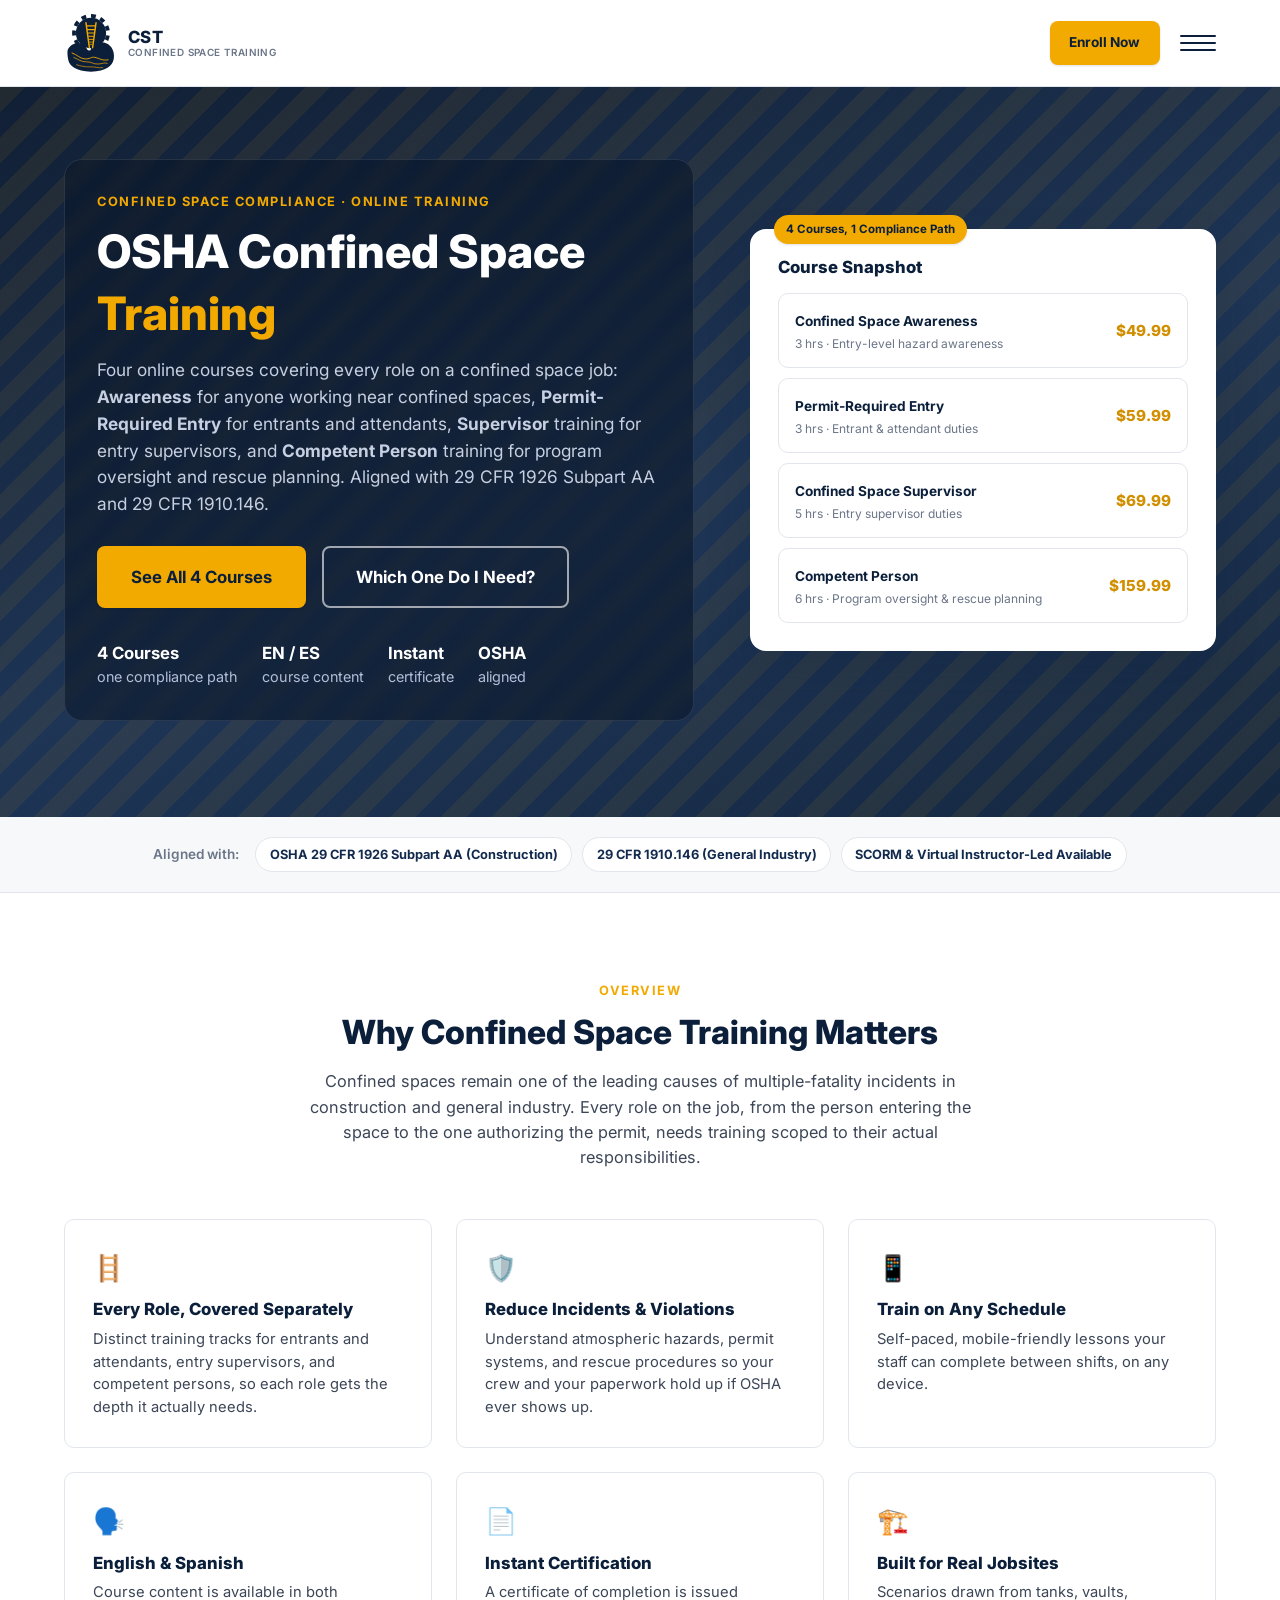
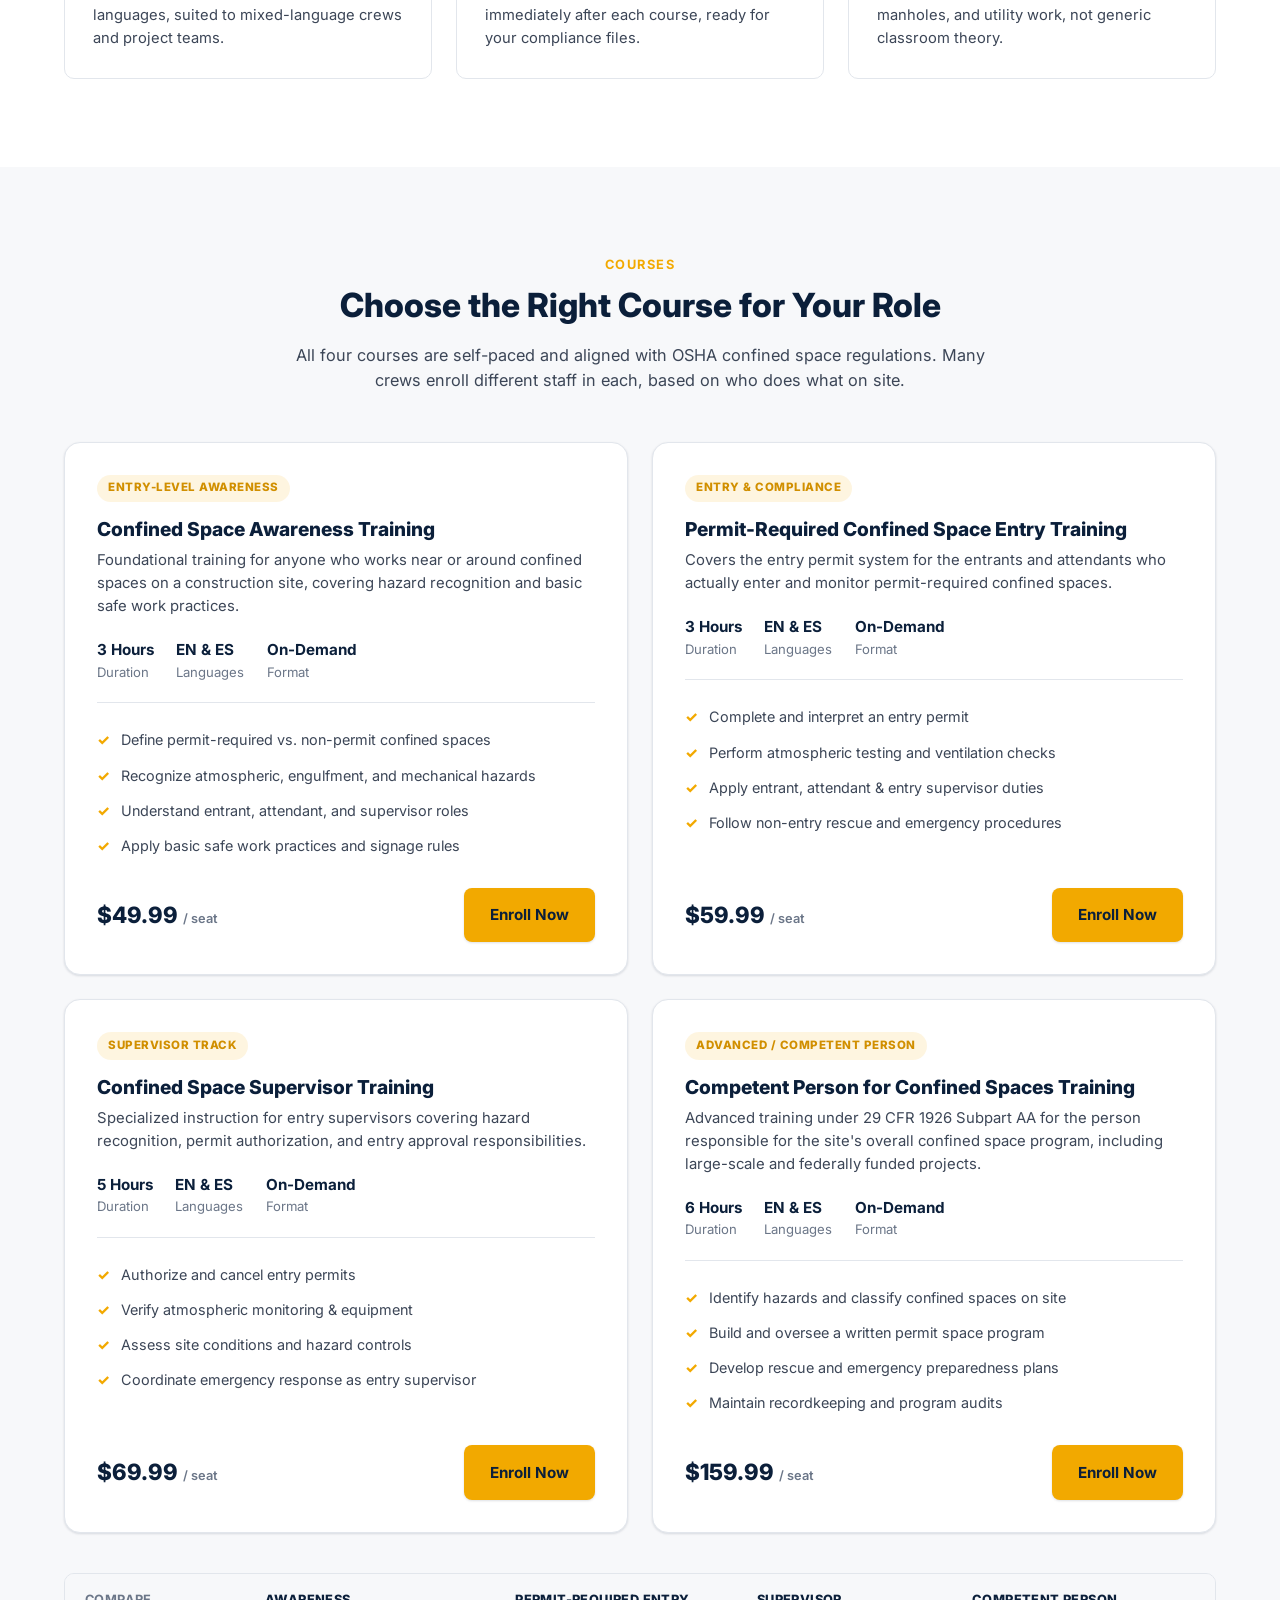
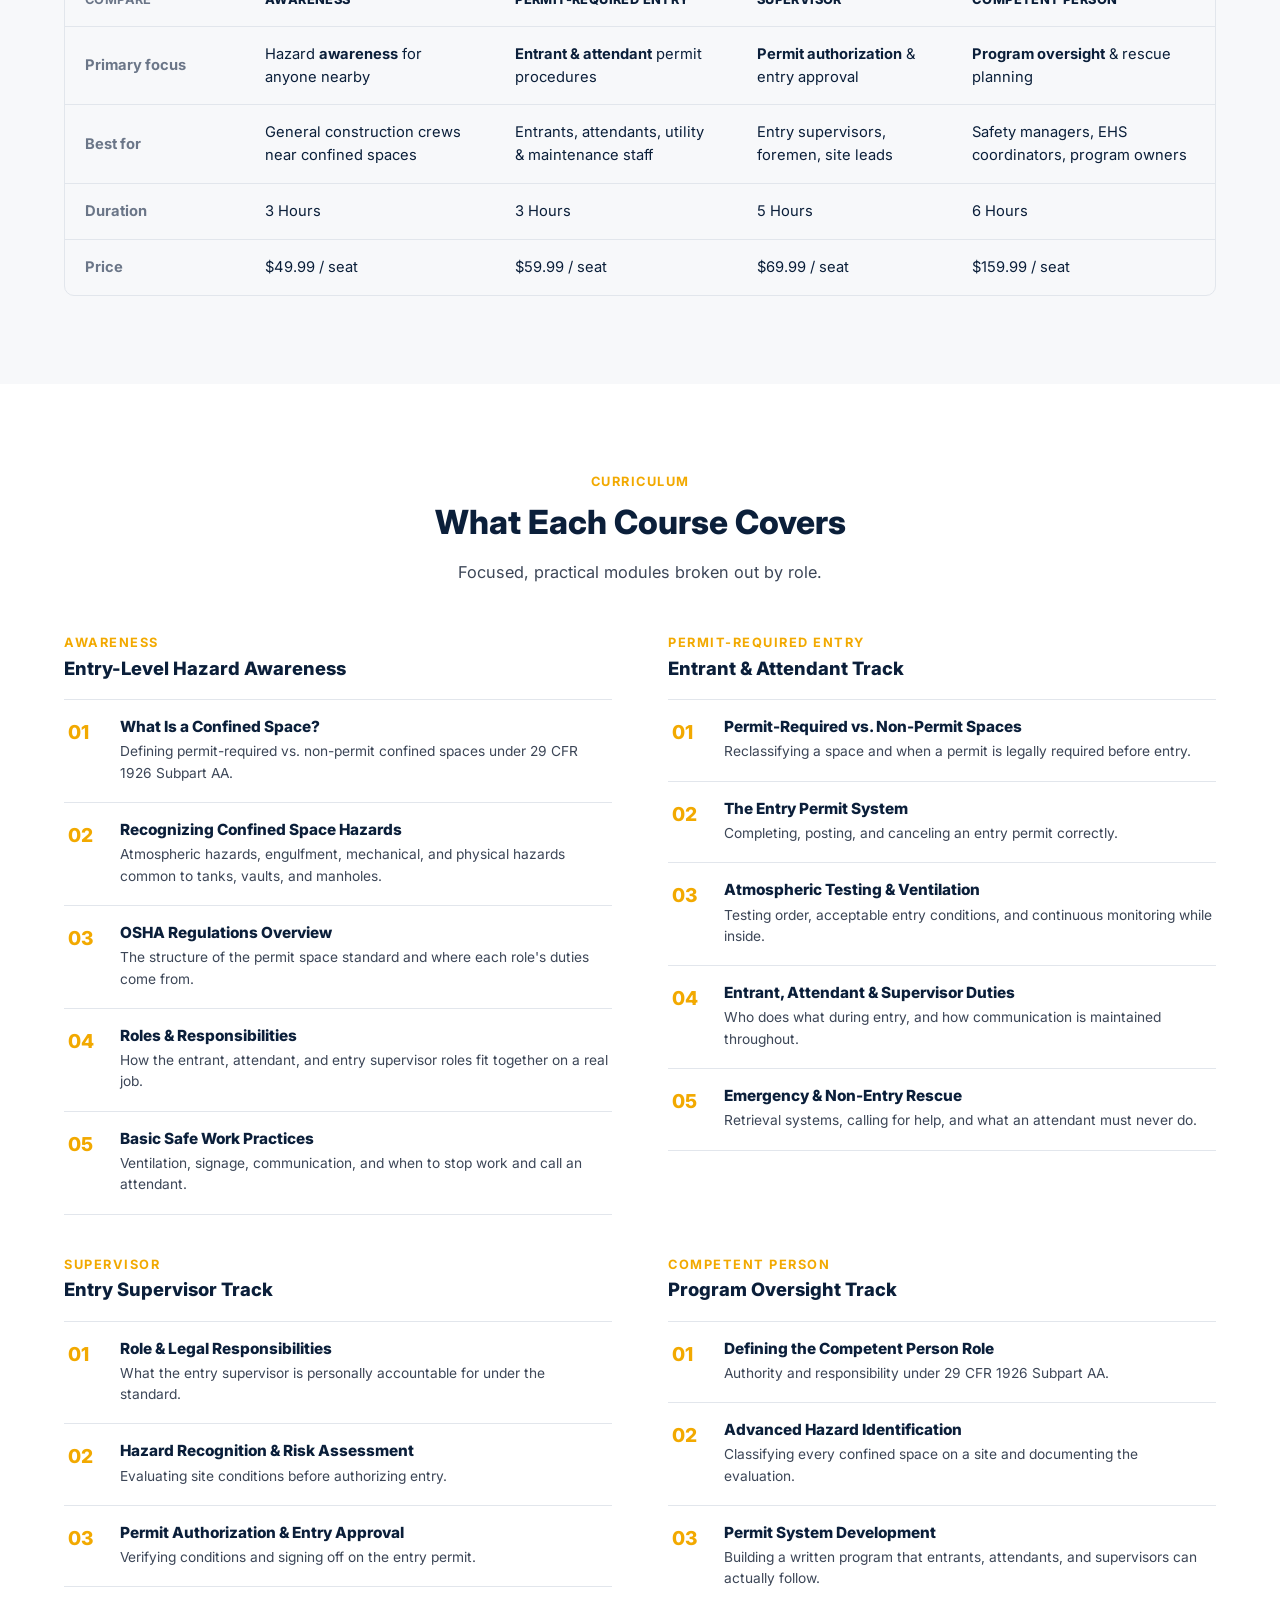
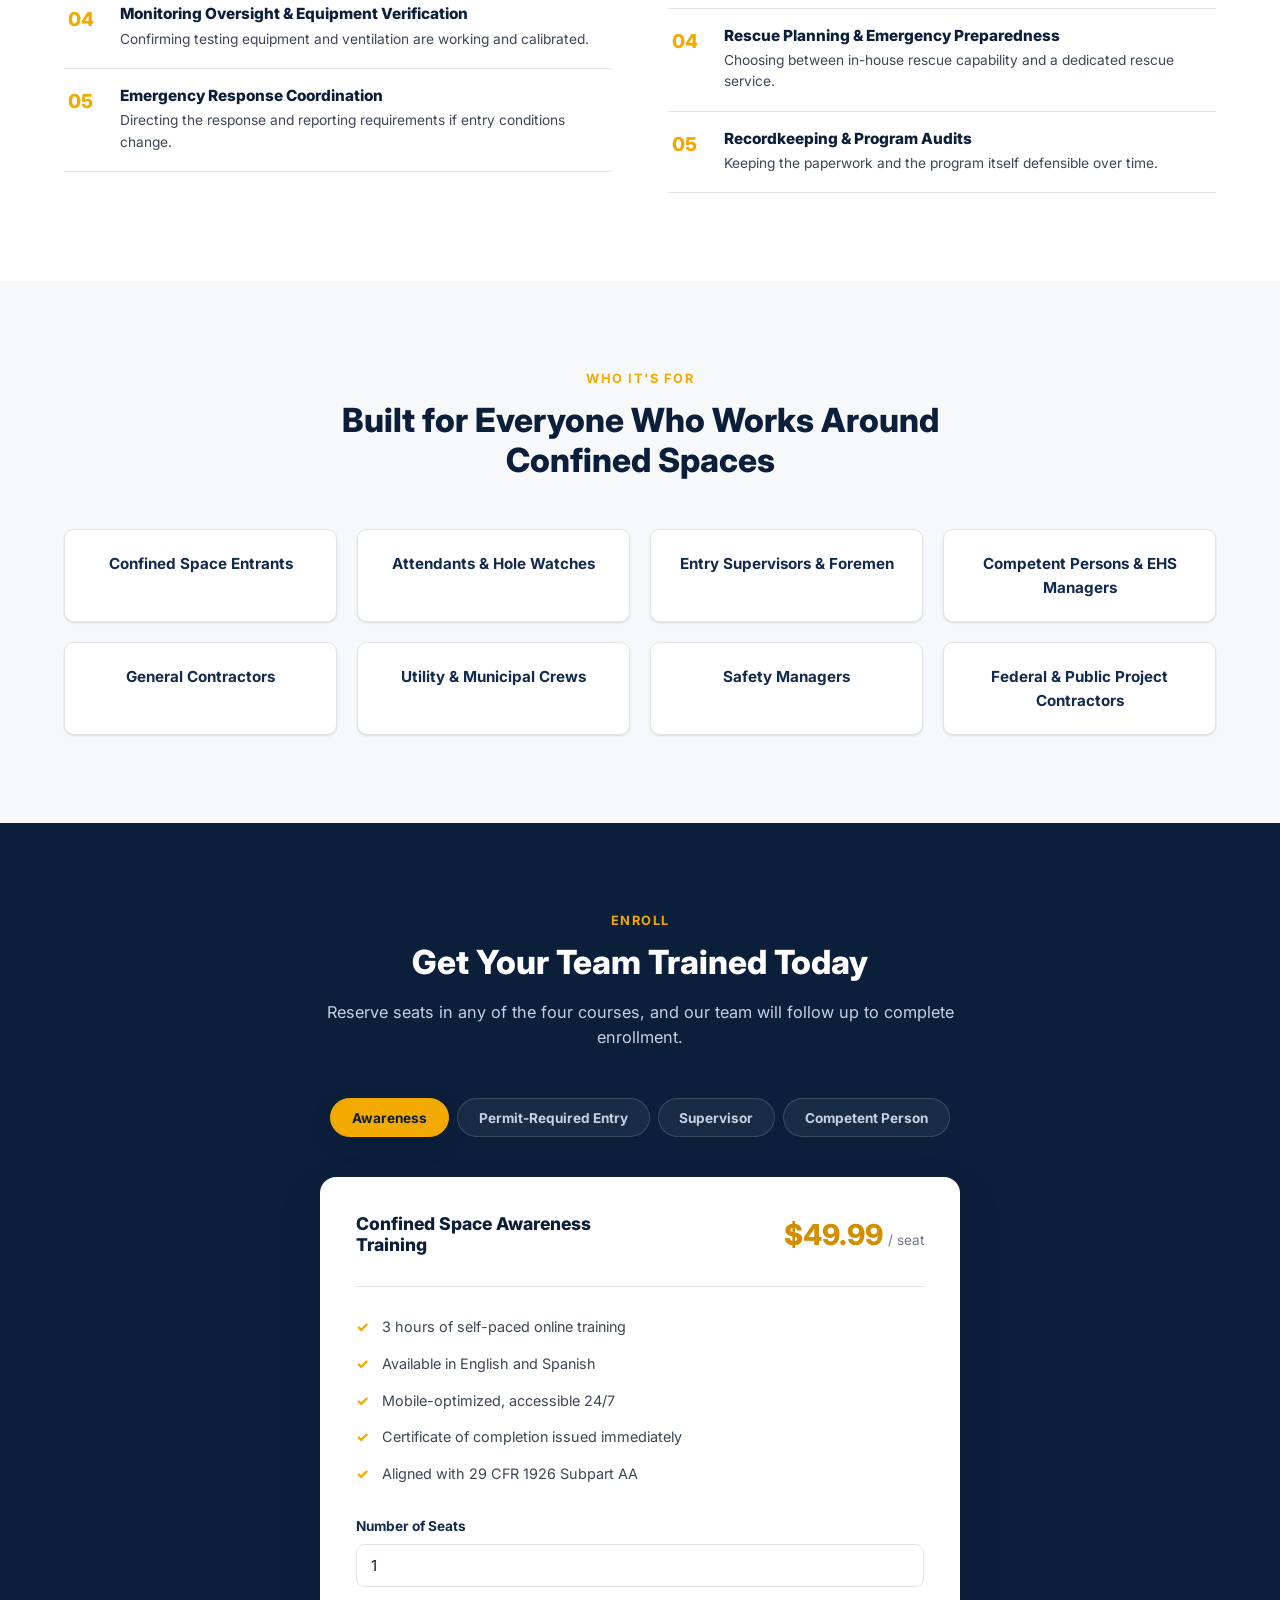
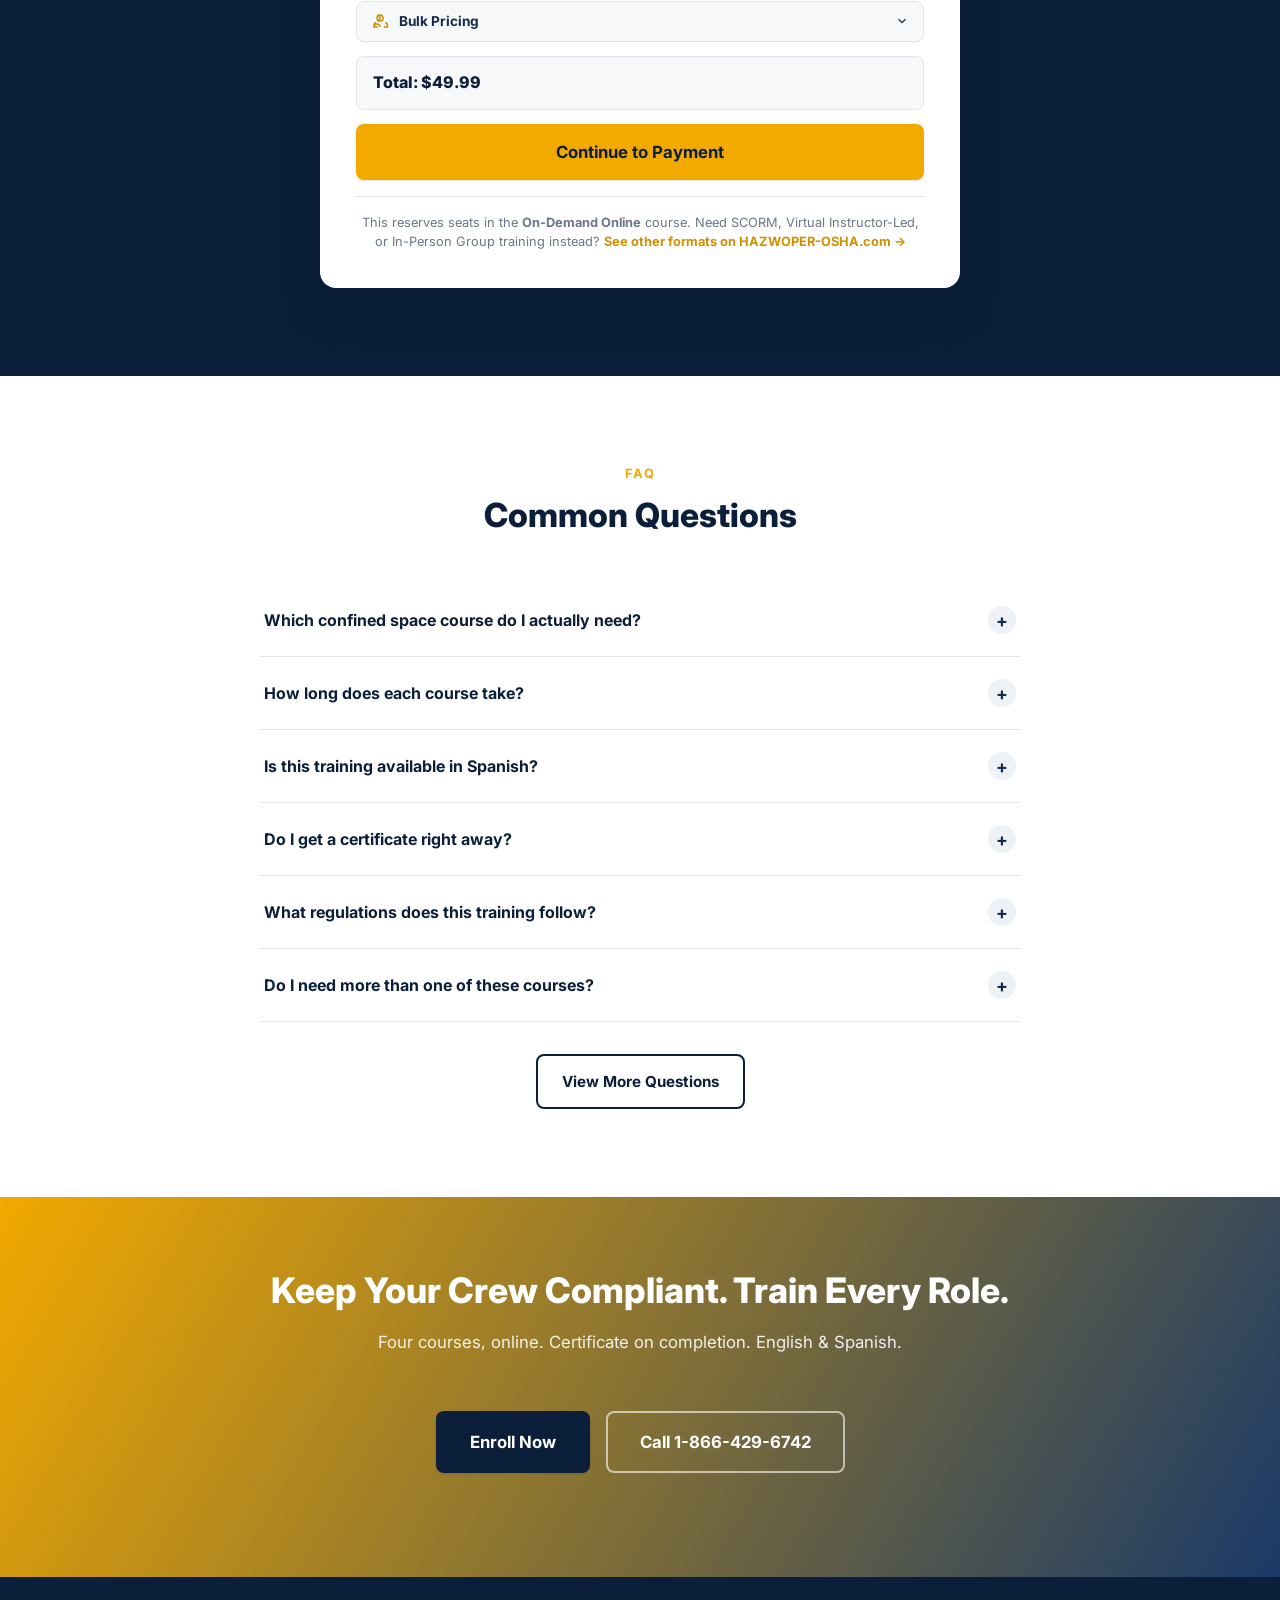
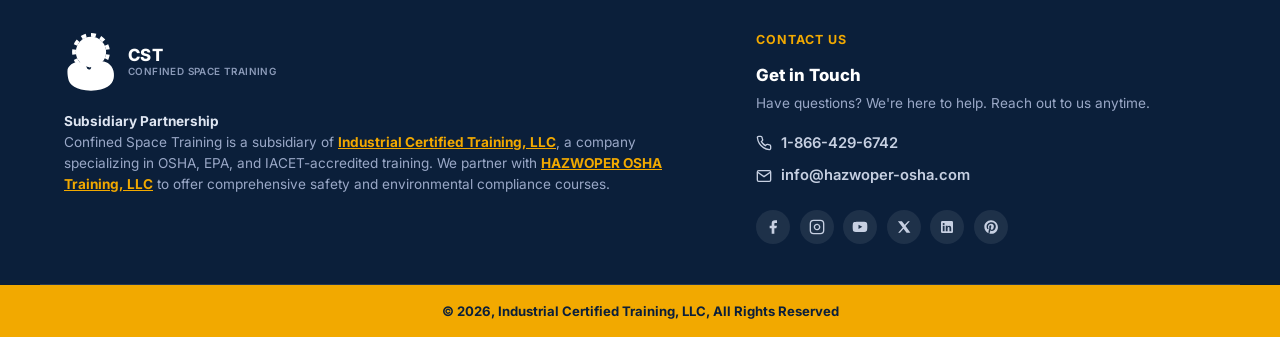
==== index.html @ ecf67707 "Add Confined Space Training landing page Four-course landing page (Awareness, Permit-Required Entry," ====
<!DOCTYPE html>
<html lang="en">
<head>
<meta charset="UTF-8">
<meta name="viewport" content="width=device-width, initial-scale=1.0">
<title>OSHA Confined Space Training | Awareness, Entry, Supervisor &amp; Competent Person (CST)</title>
<meta name="description" content="Four online OSHA confined space courses: Awareness, Permit-Required Entry, Supervisor, and Competent Person training. Aligned with 29 CFR 1926 Subpart AA &amp; 1910.146, self-paced, English &amp; Spanish, instant certificate.">
<link rel="icon" type="image/svg+xml" href="images/cst-logo.svg">
<link rel="apple-touch-icon" href="images/cst-logo.svg">

<meta property="og:type" content="website">
<meta property="og:title" content="OSHA Confined Space Training | Awareness, Entry, Supervisor &amp; Competent Person">
<meta property="og:description" content="Four online OSHA confined space courses: Awareness, Permit-Required Entry, Supervisor, and Competent Person training. Aligned with 29 CFR 1926 Subpart AA &amp; 1910.146, self-paced, English &amp; Spanish, instant certificate.">
<meta name="twitter:card" content="summary_large_image">
<meta name="twitter:title" content="OSHA Confined Space Training | Awareness, Entry, Supervisor &amp; Competent Person">
<meta name="twitter:description" content="Four online OSHA confined space courses covering every role, from awareness to competent person. Self-paced, English &amp; Spanish, instant certificate.">

<link rel="preconnect" href="https://fonts.googleapis.com">
<link href="https://fonts.googleapis.com/css2?family=Inter:wght@400;500;600;700;800&display=swap" rel="stylesheet">
<link rel="stylesheet" href="css/styles.css">
<script type="application/ld+json">
{
  "@context": "https://schema.org",
  "@type": "EducationalOrganization",
  "name": "Confined Space Training",
  "alternateName": "CST",
  "legalName": "Industrial Certified Training, LLC",
  "url": "https://confined-space.com/",
  "logo": "https://confined-space.com/images/cst-logo.svg",
  "image": "https://confined-space.com/images/cst-logo.svg",
  "email": "info@hazwoper-osha.com",
  "telephone": "+1-866-429-6742",
  "sameAs": [
    "https://www.facebook.com/HazwoperOsha/",
    "https://www.instagram.com/hazwoper_osha_training/?hl=en",
    "https://twitter.com/HazwoperOsha",
    "https://www.linkedin.com/company/hazwoper-osha",
    "https://www.pinterest.com/hazwoperosha/",
    "https://www.youtube.com/@hazwoper-osha"
  ],
  "parentOrganization": {
    "@type": "Organization",
    "name": "Industrial Certified Training, LLC",
    "url": "https://ictraining.us/"
  }
}
</script>
</head>
<body>

<a class="skip-link" href="#main">Skip to content</a>

<header class="site-header">
  <div class="container header-inner">
    <a href="#top" class="logo">
      <img src="images/cst-logo.svg" alt="Confined Space Training (CST)" class="logo-icon">
      <span class="logo-text">
        <span class="logo-mark">CST</span>
        <span class="logo-sub">Confined Space Training</span>
      </span>
    </a>

    <nav class="main-nav" id="mainNav">
      <a href="#overview">Overview</a>
      <a href="#courses">Courses</a>
      <a href="#curriculum">Curriculum</a>
      <a href="#audience">Who It's For</a>
      <a href="#pricing">Pricing</a>
      <a href="#faq">FAQ</a>
      <a href="tel:18664296742" class="nav-phone">
        <svg width="16" height="16" viewBox="0 0 24 24" fill="none" stroke="currentColor" stroke-width="2"><path d="M22 16.92v3a2 2 0 0 1-2.18 2 19.79 19.79 0 0 1-8.63-3.07 19.5 19.5 0 0 1-6-6 19.79 19.79 0 0 1-3.07-8.67A2 2 0 0 1 4.11 2h3a2 2 0 0 1 2 1.72c.127.96.362 1.903.7 2.81a2 2 0 0 1-.45 2.11L8.09 9.91a16 16 0 0 0 6 6l1.27-1.27a2 2 0 0 1 2.11-.45c.907.338 1.85.573 2.81.7A2 2 0 0 1 22 16.92z"/></svg>
        1-866-429-6742
      </a>
      <a href="mailto:info@hazwoper-osha.com" class="nav-phone nav-email">
        <svg width="16" height="16" viewBox="0 0 24 24" fill="none" stroke="currentColor" stroke-width="2"><path d="M4 4h16c1.1 0 2 .9 2 2v12c0 1.1-.9 2-2 2H4c-1.1 0-2-.9-2-2V6c0-1.1.9-2 2-2z"/><polyline points="22,6 12,13 2,6"/></svg>
        info@hazwoper-osha.com
      </a>
    </nav>

    <div class="header-actions">
      <a href="tel:18664296742" class="header-phone">
        <svg width="16" height="16" viewBox="0 0 24 24" fill="none" stroke="currentColor" stroke-width="2"><path d="M22 16.92v3a2 2 0 0 1-2.18 2 19.79 19.79 0 0 1-8.63-3.07 19.5 19.5 0 0 1-6-6 19.79 19.79 0 0 1-3.07-8.67A2 2 0 0 1 4.11 2h3a2 2 0 0 1 2 1.72c.127.96.362 1.903.7 2.81a2 2 0 0 1-.45 2.11L8.09 9.91a16 16 0 0 0 6 6l1.27-1.27a2 2 0 0 1 2.11-.45c.907.338 1.85.573 2.81.7A2 2 0 0 1 22 16.92z"/></svg>
        1-866-429-6742
      </a>
      <a href="#pricing" class="btn btn-primary btn-sm">Enroll Now</a>
      <button class="nav-toggle" id="navToggle" aria-label="Toggle navigation" aria-expanded="false">
        <span></span><span></span><span></span>
      </button>
    </div>
  </div>
</header>

<main id="main">

  <!-- HERO -->
  <section class="hero" id="top">
    <div class="container hero-inner">
      <div class="hero-copy">
        <p class="eyebrow">Confined Space Compliance &middot; Online Training</p>
        <h1>OSHA Confined Space <span>Training</span></h1>
        <p class="hero-lead">
          Four online courses covering every role on a confined space job: <strong>Awareness</strong> for anyone
          working near confined spaces, <strong>Permit-Required Entry</strong> for entrants and attendants,
          <strong>Supervisor</strong> training for entry supervisors, and <strong>Competent Person</strong> training
          for program oversight and rescue planning. Aligned with 29 CFR 1926 Subpart AA and 29 CFR 1910.146.
        </p>
        <div class="hero-cta-row">
          <a href="#courses" class="btn btn-primary btn-lg">See All 4 Courses</a>
          <a href="#courses" class="btn btn-outline-light btn-lg">Which One Do I Need?</a>
        </div>
        <ul class="hero-meta">
          <li><strong>4 Courses</strong> one compliance path</li>
          <li><strong>EN / ES</strong> course content</li>
          <li><strong>Instant</strong> certificate</li>
          <li><strong>OSHA</strong> aligned</li>
        </ul>
      </div>

      <div class="hero-card" aria-hidden="false">
        <div class="hero-card-badge">4 Courses, 1 Compliance Path</div>
        <h3>Course Snapshot</h3>
        <ul class="hero-card-courses">
          <li class="hero-card-course">
            <span>
              <span class="hero-card-course-name">Confined Space Awareness</span>
              <span class="hero-card-course-meta">3 hrs &middot; Entry-level hazard awareness</span>
            </span>
            <span class="hero-card-course-price">$49.99</span>
          </li>
          <li class="hero-card-course">
            <span>
              <span class="hero-card-course-name">Permit-Required Entry</span>
              <span class="hero-card-course-meta">3 hrs &middot; Entrant &amp; attendant duties</span>
            </span>
            <span class="hero-card-course-price">$59.99</span>
          </li>
          <li class="hero-card-course">
            <span>
              <span class="hero-card-course-name">Confined Space Supervisor</span>
              <span class="hero-card-course-meta">5 hrs &middot; Entry supervisor duties</span>
            </span>
            <span class="hero-card-course-price">$69.99</span>
          </li>
          <li class="hero-card-course">
            <span>
              <span class="hero-card-course-name">Competent Person</span>
              <span class="hero-card-course-meta">6 hrs &middot; Program oversight &amp; rescue planning</span>
            </span>
            <span class="hero-card-course-price">$159.99</span>
          </li>
        </ul>
      </div>
    </div>
  </section>

  <!-- TRUST STRIP -->
  <section class="trust-strip">
    <div class="container trust-strip-inner">
      <span>Aligned with:</span>
      <div class="trust-badges">
        <span class="badge">OSHA 29 CFR 1926 Subpart AA (Construction)</span>
        <span class="badge">29 CFR 1910.146 (General Industry)</span>
        <span class="badge">SCORM &amp; Virtual Instructor-Led Available</span>
      </div>
    </div>
  </section>

  <!-- OVERVIEW -->
  <section class="section" id="overview">
    <div class="container">
      <div class="section-head">
        <p class="eyebrow">Overview</p>
        <h2>Why Confined Space Training Matters</h2>
        <p class="section-sub">
          Confined spaces remain one of the leading causes of multiple-fatality incidents in construction and
          general industry. Every role on the job, from the person entering the space to the one authorizing the
          permit, needs training scoped to their actual responsibilities.
        </p>
      </div>

      <div class="grid-3 feature-grid">
        <div class="feature-card">
          <div class="feature-icon">🪜</div>
          <h3>Every Role, Covered Separately</h3>
          <p>Distinct training tracks for entrants and attendants, entry supervisors, and competent persons, so each role gets the depth it actually needs.</p>
        </div>
        <div class="feature-card">
          <div class="feature-icon">🛡️</div>
          <h3>Reduce Incidents &amp; Violations</h3>
          <p>Understand atmospheric hazards, permit systems, and rescue procedures so your crew and your paperwork hold up if OSHA ever shows up.</p>
        </div>
        <div class="feature-card">
          <div class="feature-icon">📱</div>
          <h3>Train on Any Schedule</h3>
          <p>Self-paced, mobile-friendly lessons your staff can complete between shifts, on any device.</p>
        </div>
        <div class="feature-card">
          <div class="feature-icon">🗣️</div>
          <h3>English &amp; Spanish</h3>
          <p>Course content is available in both languages, suited to mixed-language crews and project teams.</p>
        </div>
        <div class="feature-card">
          <div class="feature-icon">📄</div>
          <h3>Instant Certification</h3>
          <p>A certificate of completion is issued immediately after each course, ready for your compliance files.</p>
        </div>
        <div class="feature-card">
          <div class="feature-icon">🏗️</div>
          <h3>Built for Real Jobsites</h3>
          <p>Scenarios drawn from tanks, vaults, manholes, and utility work, not generic classroom theory.</p>
        </div>
      </div>
    </div>
  </section>

  <!-- COURSES -->
  <section class="section section-alt" id="courses">
    <div class="container">
      <div class="section-head">
        <p class="eyebrow">Courses</p>
        <h2>Choose the Right Course for Your Role</h2>
        <p class="section-sub">All four courses are self-paced and aligned with OSHA confined space regulations. Many crews enroll different staff in each, based on who does what on site.</p>
      </div>

      <div class="course-grid">
        <div class="course-card">
          <span class="course-card-tag">Entry-Level Awareness</span>
          <h3>Confined Space Awareness Training</h3>
          <p class="course-card-desc">Foundational training for anyone who works near or around confined spaces on a construction site, covering hazard recognition and basic safe work practices.</p>
          <ul class="course-card-facts">
            <li><strong>3 Hours</strong>Duration</li>
            <li><strong>EN &amp; ES</strong>Languages</li>
            <li><strong>On-Demand</strong>Format</li>
          </ul>
          <ul class="course-card-list">
            <li>Define permit-required vs. non-permit confined spaces</li>
            <li>Recognize atmospheric, engulfment, and mechanical hazards</li>
            <li>Understand entrant, attendant, and supervisor roles</li>
            <li>Apply basic safe work practices and signage rules</li>
          </ul>
          <div class="course-card-footer">
            <span class="course-card-price">$49.99 <span>/ seat</span></span>
            <a href="#pricing" class="btn btn-primary" data-course="awareness">Enroll Now</a>
          </div>
        </div>

        <div class="course-card">
          <span class="course-card-tag">Entry &amp; Compliance</span>
          <h3>Permit-Required Confined Space Entry Training</h3>
          <p class="course-card-desc">Covers the entry permit system for the entrants and attendants who actually enter and monitor permit-required confined spaces.</p>
          <ul class="course-card-facts">
            <li><strong>3 Hours</strong>Duration</li>
            <li><strong>EN &amp; ES</strong>Languages</li>
            <li><strong>On-Demand</strong>Format</li>
          </ul>
          <ul class="course-card-list">
            <li>Complete and interpret an entry permit</li>
            <li>Perform atmospheric testing and ventilation checks</li>
            <li>Apply entrant, attendant &amp; entry supervisor duties</li>
            <li>Follow non-entry rescue and emergency procedures</li>
          </ul>
          <div class="course-card-footer">
            <span class="course-card-price">$59.99 <span>/ seat</span></span>
            <a href="#pricing" class="btn btn-primary" data-course="entry">Enroll Now</a>
          </div>
        </div>

        <div class="course-card">
          <span class="course-card-tag">Supervisor Track</span>
          <h3>Confined Space Supervisor Training</h3>
          <p class="course-card-desc">Specialized instruction for entry supervisors covering hazard recognition, permit authorization, and entry approval responsibilities.</p>
          <ul class="course-card-facts">
            <li><strong>5 Hours</strong>Duration</li>
            <li><strong>EN &amp; ES</strong>Languages</li>
            <li><strong>On-Demand</strong>Format</li>
          </ul>
          <ul class="course-card-list">
            <li>Authorize and cancel entry permits</li>
            <li>Verify atmospheric monitoring &amp; equipment</li>
            <li>Assess site conditions and hazard controls</li>
            <li>Coordinate emergency response as entry supervisor</li>
          </ul>
          <div class="course-card-footer">
            <span class="course-card-price">$69.99 <span>/ seat</span></span>
            <a href="#pricing" class="btn btn-primary" data-course="supervisor">Enroll Now</a>
          </div>
        </div>

        <div class="course-card">
          <span class="course-card-tag">Advanced / Competent Person</span>
          <h3>Competent Person for Confined Spaces Training</h3>
          <p class="course-card-desc">Advanced training under 29 CFR 1926 Subpart AA for the person responsible for the site's overall confined space program, including large-scale and federally funded projects.</p>
          <ul class="course-card-facts">
            <li><strong>6 Hours</strong>Duration</li>
            <li><strong>EN &amp; ES</strong>Languages</li>
            <li><strong>On-Demand</strong>Format</li>
          </ul>
          <ul class="course-card-list">
            <li>Identify hazards and classify confined spaces on site</li>
            <li>Build and oversee a written permit space program</li>
            <li>Develop rescue and emergency preparedness plans</li>
            <li>Maintain recordkeeping and program audits</li>
          </ul>
          <div class="course-card-footer">
            <span class="course-card-price">$159.99 <span>/ seat</span></span>
            <a href="#pricing" class="btn btn-primary" data-course="competent">Enroll Now</a>
          </div>
        </div>
      </div>

      <div class="compare-wrap">
        <table class="compare-table">
          <thead>
            <tr>
              <th>Compare</th>
              <th>Awareness</th>
              <th>Permit-Required Entry</th>
              <th>Supervisor</th>
              <th>Competent Person</th>
            </tr>
          </thead>
          <tbody>
            <tr>
              <td>Primary focus</td>
              <td>Hazard <strong>awareness</strong> for anyone nearby</td>
              <td><strong>Entrant &amp; attendant</strong> permit procedures</td>
              <td><strong>Permit authorization</strong> &amp; entry approval</td>
              <td><strong>Program oversight</strong> &amp; rescue planning</td>
            </tr>
            <tr>
              <td>Best for</td>
              <td>General construction crews near confined spaces</td>
              <td>Entrants, attendants, utility &amp; maintenance staff</td>
              <td>Entry supervisors, foremen, site leads</td>
              <td>Safety managers, EHS coordinators, program owners</td>
            </tr>
            <tr>
              <td>Duration</td>
              <td>3 Hours</td>
              <td>3 Hours</td>
              <td>5 Hours</td>
              <td>6 Hours</td>
            </tr>
            <tr>
              <td>Price</td>
              <td>$49.99 / seat</td>
              <td>$59.99 / seat</td>
              <td>$69.99 / seat</td>
              <td>$159.99 / seat</td>
            </tr>
          </tbody>
        </table>
      </div>
    </div>
  </section>

  <!-- CURRICULUM -->
  <section class="section" id="curriculum">
    <div class="container">
      <div class="section-head">
        <p class="eyebrow">Curriculum</p>
        <h2>What Each Course Covers</h2>
        <p class="section-sub">Focused, practical modules broken out by role.</p>
      </div>

      <div class="curriculum-columns">
        <div>
          <div class="curriculum-col-head">
            <p class="eyebrow">Awareness</p>
            <h3>Entry-Level Hazard Awareness</h3>
          </div>
          <ol class="curriculum-list">
            <li>
              <span class="curriculum-num">01</span>
              <div>
                <h4>What Is a Confined Space?</h4>
                <p>Defining permit-required vs. non-permit confined spaces under 29 CFR 1926 Subpart AA.</p>
              </div>
            </li>
            <li>
              <span class="curriculum-num">02</span>
              <div>
                <h4>Recognizing Confined Space Hazards</h4>
                <p>Atmospheric hazards, engulfment, mechanical, and physical hazards common to tanks, vaults, and manholes.</p>
              </div>
            </li>
            <li>
              <span class="curriculum-num">03</span>
              <div>
                <h4>OSHA Regulations Overview</h4>
                <p>The structure of the permit space standard and where each role's duties come from.</p>
              </div>
            </li>
            <li>
              <span class="curriculum-num">04</span>
              <div>
                <h4>Roles &amp; Responsibilities</h4>
                <p>How the entrant, attendant, and entry supervisor roles fit together on a real job.</p>
              </div>
            </li>
            <li>
              <span class="curriculum-num">05</span>
              <div>
                <h4>Basic Safe Work Practices</h4>
                <p>Ventilation, signage, communication, and when to stop work and call an attendant.</p>
              </div>
            </li>
          </ol>
        </div>

        <div>
          <div class="curriculum-col-head">
            <p class="eyebrow">Permit-Required Entry</p>
            <h3>Entrant &amp; Attendant Track</h3>
          </div>
          <ol class="curriculum-list">
            <li>
              <span class="curriculum-num">01</span>
              <div>
                <h4>Permit-Required vs. Non-Permit Spaces</h4>
                <p>Reclassifying a space and when a permit is legally required before entry.</p>
              </div>
            </li>
            <li>
              <span class="curriculum-num">02</span>
              <div>
                <h4>The Entry Permit System</h4>
                <p>Completing, posting, and canceling an entry permit correctly.</p>
              </div>
            </li>
            <li>
              <span class="curriculum-num">03</span>
              <div>
                <h4>Atmospheric Testing &amp; Ventilation</h4>
                <p>Testing order, acceptable entry conditions, and continuous monitoring while inside.</p>
              </div>
            </li>
            <li>
              <span class="curriculum-num">04</span>
              <div>
                <h4>Entrant, Attendant &amp; Supervisor Duties</h4>
                <p>Who does what during entry, and how communication is maintained throughout.</p>
              </div>
            </li>
            <li>
              <span class="curriculum-num">05</span>
              <div>
                <h4>Emergency &amp; Non-Entry Rescue</h4>
                <p>Retrieval systems, calling for help, and what an attendant must never do.</p>
              </div>
            </li>
          </ol>
        </div>

        <div>
          <div class="curriculum-col-head">
            <p class="eyebrow">Supervisor</p>
            <h3>Entry Supervisor Track</h3>
          </div>
          <ol class="curriculum-list">
            <li>
              <span class="curriculum-num">01</span>
              <div>
                <h4>Role &amp; Legal Responsibilities</h4>
                <p>What the entry supervisor is personally accountable for under the standard.</p>
              </div>
            </li>
            <li>
              <span class="curriculum-num">02</span>
              <div>
                <h4>Hazard Recognition &amp; Risk Assessment</h4>
                <p>Evaluating site conditions before authorizing entry.</p>
              </div>
            </li>
            <li>
              <span class="curriculum-num">03</span>
              <div>
                <h4>Permit Authorization &amp; Entry Approval</h4>
                <p>Verifying conditions and signing off on the entry permit.</p>
              </div>
            </li>
            <li>
              <span class="curriculum-num">04</span>
              <div>
                <h4>Monitoring Oversight &amp; Equipment Verification</h4>
                <p>Confirming testing equipment and ventilation are working and calibrated.</p>
              </div>
            </li>
            <li>
              <span class="curriculum-num">05</span>
              <div>
                <h4>Emergency Response Coordination</h4>
                <p>Directing the response and reporting requirements if entry conditions change.</p>
              </div>
            </li>
          </ol>
        </div>

        <div>
          <div class="curriculum-col-head">
            <p class="eyebrow">Competent Person</p>
            <h3>Program Oversight Track</h3>
          </div>
          <ol class="curriculum-list">
            <li>
              <span class="curriculum-num">01</span>
              <div>
                <h4>Defining the Competent Person Role</h4>
                <p>Authority and responsibility under 29 CFR 1926 Subpart AA.</p>
              </div>
            </li>
            <li>
              <span class="curriculum-num">02</span>
              <div>
                <h4>Advanced Hazard Identification</h4>
                <p>Classifying every confined space on a site and documenting the evaluation.</p>
              </div>
            </li>
            <li>
              <span class="curriculum-num">03</span>
              <div>
                <h4>Permit System Development</h4>
                <p>Building a written program that entrants, attendants, and supervisors can actually follow.</p>
              </div>
            </li>
            <li>
              <span class="curriculum-num">04</span>
              <div>
                <h4>Rescue Planning &amp; Emergency Preparedness</h4>
                <p>Choosing between in-house rescue capability and a dedicated rescue service.</p>
              </div>
            </li>
            <li>
              <span class="curriculum-num">05</span>
              <div>
                <h4>Recordkeeping &amp; Program Audits</h4>
                <p>Keeping the paperwork and the program itself defensible over time.</p>
              </div>
            </li>
          </ol>
        </div>
      </div>
    </div>
  </section>

  <!-- WHO IT'S FOR -->
  <section class="section section-alt" id="audience">
    <div class="container">
      <div class="section-head">
        <p class="eyebrow">Who It's For</p>
        <h2>Built for Everyone Who Works Around Confined Spaces</h2>
      </div>
      <div class="grid-4 audience-grid">
        <div class="audience-card">Confined Space Entrants</div>
        <div class="audience-card">Attendants &amp; Hole Watches</div>
        <div class="audience-card">Entry Supervisors &amp; Foremen</div>
        <div class="audience-card">Competent Persons &amp; EHS Managers</div>
        <div class="audience-card">General Contractors</div>
        <div class="audience-card">Utility &amp; Municipal Crews</div>
        <div class="audience-card">Safety Managers</div>
        <div class="audience-card">Federal &amp; Public Project Contractors</div>
      </div>
    </div>
  </section>

  <!-- PRICING / ENROLL -->
  <section class="section pricing-section" id="pricing">
    <div class="container">
      <div class="section-head">
        <p class="eyebrow">Enroll</p>
        <h2>Get Your Team Trained Today</h2>
        <p class="section-sub">Reserve seats in any of the four courses, and our team will follow up to complete enrollment.</p>
      </div>

      <div class="pricing-toggle" role="tablist" aria-label="Filter pricing by course">
        <button type="button" class="pricing-toggle-btn active" data-course="awareness" role="tab" aria-selected="true">Awareness</button>
        <button type="button" class="pricing-toggle-btn" data-course="entry" role="tab" aria-selected="false">Permit-Required Entry</button>
        <button type="button" class="pricing-toggle-btn" data-course="supervisor" role="tab" aria-selected="false">Supervisor</button>
        <button type="button" class="pricing-toggle-btn" data-course="competent" role="tab" aria-selected="false">Competent Person</button>
      </div>

      <div class="pricing-grid filtered" id="pricingGrid">

        <div class="pricing-card is-visible" data-course="awareness">
          <div class="pricing-card-top">
            <h3>Confined Space Awareness Training</h3>
            <div class="price">
              <span class="price-original" hidden>$49.99</span>
              <span class="price-current"><span class="price-amount">$49.99</span><span class="price-per">/ seat</span></span>
            </div>
          </div>

          <ul class="pricing-features">
            <li>3 hours of self-paced online training</li>
            <li>Available in English and Spanish</li>
            <li>Mobile-optimized, accessible 24/7</li>
            <li>Certificate of completion issued immediately</li>
            <li>Aligned with 29 CFR 1926 Subpart AA</li>
          </ul>

          <form class="enroll-form" id="enrollFormAwareness" data-price-per-seat="49.99" data-success-target="formSuccessAwareness">
            <div class="form-row">
              <label for="seatsAwareness">Number of Seats</label>
              <input type="number" id="seatsAwareness" name="seats" min="1" value="1" required>
            </div>

            <div class="bulk-pricing">
              <button type="button" class="bulk-pricing-toggle" aria-expanded="false" aria-controls="bulkPanelAwareness">
                <svg class="bulk-pricing-icon" width="18" height="18" viewBox="0 0 24 24" fill="none" stroke="currentColor" stroke-width="2"><path d="M17 20h5v-2a4 4 0 0 0-3-3.87"/><path d="M9 20H4v-2a4 4 0 0 1 3-3.87"/><path d="M9 4.13a4 4 0 0 1 0 7.75"/><circle cx="12" cy="8" r="4"/><path d="M12 20a4 4 0 0 0-4-4H8a4 4 0 0 0-4 4"/></svg>
                <span>Bulk Pricing</span>
                <svg class="bulk-pricing-chevron" width="14" height="14" viewBox="0 0 24 24" fill="none" stroke="currentColor" stroke-width="2"><polyline points="6 9 12 15 18 9"/></svg>
              </button>
              <div class="bulk-pricing-panel" id="bulkPanelAwareness" hidden>
                <table class="bulk-pricing-table">
                  <thead><tr><th>Seats</th><th>Per Seat</th></tr></thead>
                  <tbody></tbody>
                </table>
              </div>
            </div>

            <div class="form-total">Total: $49.99</div>
            <button type="submit" class="btn btn-primary btn-block btn-lg">Continue to Payment</button>
          </form>

          <p class="format-note">This reserves seats in the <strong>On-Demand Online</strong> course. Need SCORM, Virtual Instructor-Led, or In-Person Group training instead? <a href="https://hazwoper-osha.com/online-courses/confined-space-awareness-training-for-construction-industry" target="_blank" rel="noopener">See other formats on HAZWOPER-OSHA.com &rarr;</a></p>

          <div class="form-success" id="formSuccessAwareness" hidden>
            <h4>Seat count received.</h4>
            <p>You'll be taken to secure payment to complete your enrollment.</p>
          </div>
        </div>

        <div class="pricing-card" data-course="entry">
          <div class="pricing-card-top">
            <h3>Permit-Required Confined Space Entry Training</h3>
            <div class="price">
              <span class="price-original" hidden>$59.99</span>
              <span class="price-current"><span class="price-amount">$59.99</span><span class="price-per">/ seat</span></span>
            </div>
          </div>

          <ul class="pricing-features">
            <li>3 hours of self-paced online training</li>
            <li>Available in English and Spanish</li>
            <li>Mobile-optimized, accessible 24/7</li>
            <li>Certificate of completion issued immediately</li>
            <li>Aligned with 29 CFR 1926 Subpart AA &amp; 1910.146</li>
          </ul>

          <form class="enroll-form" id="enrollFormEntry" data-price-per-seat="59.99" data-success-target="formSuccessEntry">
            <div class="form-row">
              <label for="seatsEntry">Number of Seats</label>
              <input type="number" id="seatsEntry" name="seats" min="1" value="1" required>
            </div>

            <div class="bulk-pricing">
              <button type="button" class="bulk-pricing-toggle" aria-expanded="false" aria-controls="bulkPanelEntry">
                <svg class="bulk-pricing-icon" width="18" height="18" viewBox="0 0 24 24" fill="none" stroke="currentColor" stroke-width="2"><path d="M17 20h5v-2a4 4 0 0 0-3-3.87"/><path d="M9 20H4v-2a4 4 0 0 1 3-3.87"/><path d="M9 4.13a4 4 0 0 1 0 7.75"/><circle cx="12" cy="8" r="4"/><path d="M12 20a4 4 0 0 0-4-4H8a4 4 0 0 0-4 4"/></svg>
                <span>Bulk Pricing</span>
                <svg class="bulk-pricing-chevron" width="14" height="14" viewBox="0 0 24 24" fill="none" stroke="currentColor" stroke-width="2"><polyline points="6 9 12 15 18 9"/></svg>
              </button>
              <div class="bulk-pricing-panel" id="bulkPanelEntry" hidden>
                <table class="bulk-pricing-table">
                  <thead><tr><th>Seats</th><th>Per Seat</th></tr></thead>
                  <tbody></tbody>
                </table>
              </div>
            </div>

            <div class="form-total">Total: $59.99</div>
            <button type="submit" class="btn btn-primary btn-block btn-lg">Continue to Payment</button>
          </form>

          <p class="format-note">This reserves seats in the <strong>On-Demand Online</strong> course. Need SCORM, Virtual Instructor-Led, or In-Person Group training instead? <a href="https://hazwoper-osha.com/online-courses/osha-permit-required-confined-space-entry-training" target="_blank" rel="noopener">See other formats on HAZWOPER-OSHA.com &rarr;</a></p>

          <div class="form-success" id="formSuccessEntry" hidden>
            <h4>Seat count received.</h4>
            <p>You'll be taken to secure payment to complete your enrollment.</p>
          </div>
        </div>

        <div class="pricing-card" data-course="supervisor">
          <div class="pricing-card-top">
            <h3>Confined Space Supervisor Training</h3>
            <div class="price">
              <span class="price-original" hidden>$69.99</span>
              <span class="price-current"><span class="price-amount">$69.99</span><span class="price-per">/ seat</span></span>
            </div>
          </div>

          <ul class="pricing-features">
            <li>5 hours of self-paced online training</li>
            <li>Available in English and Spanish</li>
            <li>Mobile-optimized, accessible 24/7</li>
            <li>Certificate of completion issued immediately</li>
            <li>Aligned with 29 CFR 1926 Subpart AA &amp; 1910.146</li>
          </ul>

          <form class="enroll-form" id="enrollFormSupervisor" data-price-per-seat="69.99" data-success-target="formSuccessSupervisor">
            <div class="form-row">
              <label for="seatsSupervisor">Number of Seats</label>
              <input type="number" id="seatsSupervisor" name="seats" min="1" value="1" required>
            </div>

            <div class="bulk-pricing">
              <button type="button" class="bulk-pricing-toggle" aria-expanded="false" aria-controls="bulkPanelSupervisor">
                <svg class="bulk-pricing-icon" width="18" height="18" viewBox="0 0 24 24" fill="none" stroke="currentColor" stroke-width="2"><path d="M17 20h5v-2a4 4 0 0 0-3-3.87"/><path d="M9 20H4v-2a4 4 0 0 1 3-3.87"/><path d="M9 4.13a4 4 0 0 1 0 7.75"/><circle cx="12" cy="8" r="4"/><path d="M12 20a4 4 0 0 0-4-4H8a4 4 0 0 0-4 4"/></svg>
                <span>Bulk Pricing</span>
                <svg class="bulk-pricing-chevron" width="14" height="14" viewBox="0 0 24 24" fill="none" stroke="currentColor" stroke-width="2"><polyline points="6 9 12 15 18 9"/></svg>
              </button>
              <div class="bulk-pricing-panel" id="bulkPanelSupervisor" hidden>
                <table class="bulk-pricing-table">
                  <thead><tr><th>Seats</th><th>Per Seat</th></tr></thead>
                  <tbody></tbody>
                </table>
              </div>
            </div>

            <div class="form-total">Total: $69.99</div>
            <button type="submit" class="btn btn-primary btn-block btn-lg">Continue to Payment</button>
          </form>

          <p class="format-note">This reserves seats in the <strong>On-Demand Online</strong> course. Need SCORM, Virtual Instructor-Led, or In-Person Group training instead? <a href="https://hazwoper-osha.com/online-courses/osha-confined-space-supervisor-training" target="_blank" rel="noopener">See other formats on HAZWOPER-OSHA.com &rarr;</a></p>

          <div class="form-success" id="formSuccessSupervisor" hidden>
            <h4>Seat count received.</h4>
            <p>You'll be taken to secure payment to complete your enrollment.</p>
          </div>
        </div>

        <div class="pricing-card" data-course="competent">
          <div class="pricing-card-top">
            <h3>Competent Person for Confined Spaces Training</h3>
            <div class="price">
              <span class="price-original" hidden>$159.99</span>
              <span class="price-current"><span class="price-amount">$159.99</span><span class="price-per">/ seat</span></span>
            </div>
          </div>

          <ul class="pricing-features">
            <li>6 hours of self-paced online training</li>
            <li>Available in English and Spanish</li>
            <li>Mobile-optimized, accessible 24/7</li>
            <li>Certificate of completion issued immediately</li>
            <li>Aligned with 29 CFR 1926 Subpart AA</li>
          </ul>

          <form class="enroll-form" id="enrollFormCompetent" data-price-per-seat="159.99" data-success-target="formSuccessCompetent">
            <div class="form-row">
              <label for="seatsCompetent">Number of Seats</label>
              <input type="number" id="seatsCompetent" name="seats" min="1" value="1" required>
            </div>

            <div class="bulk-pricing">
              <button type="button" class="bulk-pricing-toggle" aria-expanded="false" aria-controls="bulkPanelCompetent">
                <svg class="bulk-pricing-icon" width="18" height="18" viewBox="0 0 24 24" fill="none" stroke="currentColor" stroke-width="2"><path d="M17 20h5v-2a4 4 0 0 0-3-3.87"/><path d="M9 20H4v-2a4 4 0 0 1 3-3.87"/><path d="M9 4.13a4 4 0 0 1 0 7.75"/><circle cx="12" cy="8" r="4"/><path d="M12 20a4 4 0 0 0-4-4H8a4 4 0 0 0-4 4"/></svg>
                <span>Bulk Pricing</span>
                <svg class="bulk-pricing-chevron" width="14" height="14" viewBox="0 0 24 24" fill="none" stroke="currentColor" stroke-width="2"><polyline points="6 9 12 15 18 9"/></svg>
              </button>
              <div class="bulk-pricing-panel" id="bulkPanelCompetent" hidden>
                <table class="bulk-pricing-table">
                  <thead><tr><th>Seats</th><th>Per Seat</th></tr></thead>
                  <tbody></tbody>
                </table>
              </div>
            </div>

            <div class="form-total">Total: $159.99</div>
            <button type="submit" class="btn btn-primary btn-block btn-lg">Continue to Payment</button>
          </form>

          <p class="format-note">This reserves seats in the <strong>On-Demand Online</strong> course. Need SCORM, Virtual Instructor-Led, or In-Person Group training instead? <a href="https://hazwoper-osha.com/online-courses/osha-competent-person-for-confined-spaces-training" target="_blank" rel="noopener">See other formats on HAZWOPER-OSHA.com &rarr;</a></p>

          <div class="form-success" id="formSuccessCompetent" hidden>
            <h4>Seat count received.</h4>
            <p>You'll be taken to secure payment to complete your enrollment.</p>
          </div>
        </div>

      </div>
    </div>
  </section>

  <!-- FAQ -->
  <section class="section" id="faq">
    <div class="container">
      <div class="section-head">
        <p class="eyebrow">FAQ</p>
        <h2>Common Questions</h2>
      </div>

      <div class="faq-list">
        <div class="faq-item">
          <button class="faq-question" aria-expanded="false">
            Which confined space course do I actually need?
            <span class="faq-icon">+</span>
          </button>
          <div class="faq-answer">
            <p>It depends on your role. Awareness is for anyone working near confined spaces, Permit-Required Entry is for entrants and attendants who go inside, Supervisor training is for the person authorizing entry, and Competent Person training is for whoever owns the overall confined space program. Many crews enroll different staff in each.</p>
          </div>
        </div>
        <div class="faq-item">
          <button class="faq-question" aria-expanded="false">
            How long does each course take?
            <span class="faq-icon">+</span>
          </button>
          <div class="faq-answer">
            <p>Awareness and Permit-Required Entry each run about 3 hours, Supervisor training runs about 5 hours, and Competent Person training runs about 6 hours. All are self-paced.</p>
          </div>
        </div>
        <div class="faq-item">
          <button class="faq-question" aria-expanded="false">
            Is this training available in Spanish?
            <span class="faq-icon">+</span>
          </button>
          <div class="faq-answer">
            <p>Yes. All four courses are available in English and Spanish.</p>
          </div>
        </div>
        <div class="faq-item">
          <button class="faq-question" aria-expanded="false">
            Do I get a certificate right away?
            <span class="faq-icon">+</span>
          </button>
          <div class="faq-answer">
            <p>Yes, a certificate of completion is issued immediately after finishing any of the four courses, ready to keep in your compliance files.</p>
          </div>
        </div>
        <div class="faq-item">
          <button class="faq-question" aria-expanded="false">
            What regulations does this training follow?
            <span class="faq-icon">+</span>
          </button>
          <div class="faq-answer">
            <p>These courses follow OSHA's confined space standards: 29 CFR 1926 Subpart AA for construction, and 29 CFR 1910.146 for general industry where applicable.</p>
          </div>
        </div>
        <div class="faq-item">
          <button class="faq-question" aria-expanded="false">
            Do I need more than one of these courses?
            <span class="faq-icon">+</span>
          </button>
          <div class="faq-answer">
            <p>Possibly. A site typically needs entrants and attendants trained in Permit-Required Entry, an entry supervisor trained in Supervisor duties, and a designated Competent Person overseeing the program. It's common for one person to hold more than one of these certifications.</p>
          </div>
        </div>
      </div>

      <div class="faq-view-more">
        <a href="frequently-asked-questions/" class="btn btn-outline">View More Questions</a>
      </div>
    </div>
  </section>

  <!-- FINAL CTA -->
  <section class="final-cta">
    <div class="container final-cta-inner">
      <h2>Keep Your Crew Compliant. Train Every Role.</h2>
      <p>Four courses, online. Certificate on completion. English &amp; Spanish.</p>
      <div class="hero-cta-row">
        <a href="#pricing" class="btn btn-primary btn-lg">Enroll Now</a>
        <a href="tel:18664296742" class="btn btn-outline-light btn-lg">Call 1-866-429-6742</a>
      </div>
    </div>
  </section>

</main>

<footer class="site-footer">
  <div class="container footer-grid">

    <div class="footer-col footer-col-brand">
      <a href="#top" class="logo footer-logo">
        <img src="images/cst-logo.svg" alt="Confined Space Training (CST)" class="logo-icon logo-icon-footer">
        <span class="logo-text">
          <span class="logo-mark logo-mark-footer">CST</span>
          <span class="logo-sub logo-sub-footer">Confined Space Training</span>
        </span>
      </a>

      <p class="footer-legal"><strong>Subsidiary Partnership</strong><br>Confined Space Training is a subsidiary of <a href="https://ictraining.us/" target="_blank" rel="noopener">Industrial Certified Training, LLC</a>, a company specializing in OSHA, EPA, and IACET-accredited training. We partner with <a href="https://hazwoper-osha.com/" target="_blank" rel="noopener">HAZWOPER OSHA Training, LLC</a> to offer comprehensive safety and environmental compliance courses.</p>
    </div>

    <div class="footer-col footer-col-contact">
      <h4 class="footer-col-heading">Contact Us</h4>
      <p class="footer-contact-lead">Get in Touch</p>
      <p class="footer-contact-sub">Have questions? We're here to help. Reach out to us anytime.</p>

      <div class="footer-contact-links">
        <a href="tel:18664296742">
          <svg width="16" height="16" viewBox="0 0 24 24" fill="none" stroke="currentColor" stroke-width="2"><path d="M22 16.92v3a2 2 0 0 1-2.18 2 19.79 19.79 0 0 1-8.63-3.07 19.5 19.5 0 0 1-6-6 19.79 19.79 0 0 1-3.07-8.67A2 2 0 0 1 4.11 2h3a2 2 0 0 1 2 1.72c.127.96.362 1.903.7 2.81a2 2 0 0 1-.45 2.11L8.09 9.91a16 16 0 0 0 6 6l1.27-1.27a2 2 0 0 1 2.11-.45c.907.338 1.85.573 2.81.7A2 2 0 0 1 22 16.92z"/></svg>
          1-866-429-6742
        </a>
        <a href="mailto:info@hazwoper-osha.com">
          <svg width="16" height="16" viewBox="0 0 24 24" fill="none" stroke="currentColor" stroke-width="2"><path d="M4 4h16c1.1 0 2 .9 2 2v12c0 1.1-.9 2-2 2H4c-1.1 0-2-.9-2-2V6c0-1.1.9-2 2-2z"/><polyline points="22,6 12,13 2,6"/></svg>
          info@hazwoper-osha.com
        </a>
      </div>

      <div class="footer-social">
        <a href="https://www.facebook.com/HazwoperOsha/" target="_blank" rel="noopener" aria-label="Facebook">
          <svg width="16" height="16" viewBox="0 0 24 24" fill="currentColor"><path d="M18 2h-3a5 5 0 0 0-5 5v3H7v4h3v8h4v-8h3l1-4h-4V7a1 1 0 0 1 1-1h3z"/></svg>
        </a>
        <a href="https://www.instagram.com/hazwoper_osha_training/?hl=en" target="_blank" rel="noopener" aria-label="Instagram">
          <svg width="16" height="16" viewBox="0 0 24 24" fill="none" stroke="currentColor" stroke-width="2"><rect x="2" y="2" width="20" height="20" rx="5"/><path d="M16 11.37A4 4 0 1 1 12.63 8 4 4 0 0 1 16 11.37z"/><line x1="17.5" y1="6.5" x2="17.51" y2="6.5"/></svg>
        </a>
        <a href="https://www.youtube.com/@hazwoper-osha" target="_blank" rel="noopener" aria-label="YouTube">
          <svg width="16" height="16" viewBox="0 0 24 24" fill="currentColor"><path d="M22.54 6.42a2.78 2.78 0 0 0-1.94-2C18.88 4 12 4 12 4s-6.88 0-8.6.46a2.78 2.78 0 0 0-1.94 2A29 29 0 0 0 1 11.75a29 29 0 0 0 .46 5.33A2.78 2.78 0 0 0 3.4 19c1.72.46 8.6.46 8.6.46s6.88 0 8.6-.46a2.78 2.78 0 0 0 1.94-2 29 29 0 0 0 .46-5.25 29 29 0 0 0-.46-5.33zM9.75 15.02V8.48l5.75 3.27z"/></svg>
        </a>
        <a href="https://twitter.com/HazwoperOsha" target="_blank" rel="noopener" aria-label="X">
          <svg width="14" height="14" viewBox="0 0 24 24" fill="currentColor"><path d="M18.9 2H22l-7.4 8.4L23 22h-6.6l-5.2-6.8L5.1 22H2l7.9-9L1.6 2h6.8l4.7 6.2z"/></svg>
        </a>
        <a href="https://www.linkedin.com/company/hazwoper-osha" target="_blank" rel="noopener" aria-label="LinkedIn">
          <svg width="16" height="16" viewBox="0 0 24 24" fill="currentColor"><path d="M19 3a2 2 0 0 1 2 2v14a2 2 0 0 1-2 2H5a2 2 0 0 1-2-2V5a2 2 0 0 1 2-2zM8.34 18.34V10.1H5.67v8.24zM7.01 8.97a1.55 1.55 0 1 0 0-3.1 1.55 1.55 0 0 0 0 3.1zM18.34 18.34v-4.6c0-2.46-1.31-3.6-3.06-3.6a2.64 2.64 0 0 0-2.39 1.32V10.1H10.2s.04.86 0 8.24h2.68v-4.6c0-.25.02-.5.09-.68a1.5 1.5 0 0 1 1.37-1c.96 0 1.35.73 1.35 1.8v4.48z"/></svg>
        </a>
        <a href="https://www.pinterest.com/hazwoperosha/" target="_blank" rel="noopener" aria-label="Pinterest">
          <svg width="16" height="16" viewBox="0 0 24 24" fill="currentColor"><path d="M12 2C6.48 2 2 6.48 2 12c0 4.24 2.64 7.86 6.36 9.32-.09-.79-.17-2.01.03-2.88.19-.79 1.22-5.03 1.22-5.03s-.31-.63-.31-1.55c0-1.45.84-2.54 1.89-2.54.89 0 1.32.67 1.32 1.47 0 .89-.57 2.23-.86 3.47-.25 1.03.52 1.88 1.53 1.88 1.84 0 3.07-2.36 3.07-5.15 0-2.12-1.43-3.71-4.02-3.71-2.93 0-4.76 2.19-4.76 4.63 0 .84.25 1.44.63 1.9.18.21.2.3.14.54-.05.18-.16.63-.21.81-.07.26-.28.35-.51.26-1.44-.59-2.11-2.16-2.11-3.93 0-2.92 2.46-6.43 7.34-6.43 3.92 0 6.5 2.84 6.5 5.89 0 4.03-2.24 7.04-5.55 7.04-1.11 0-2.16-.6-2.51-1.28 0 0-.6 2.36-.73 2.82-.22.8-.66 1.6-1.06 2.22.95.29 1.95.45 3 .45 5.52 0 10-4.48 10-10S17.52 2 12 2z"/></svg>
        </a>
      </div>
    </div>

  </div>
  <div class="footer-bottom">
    <div class="container">
      <p>&copy; 2026, Industrial Certified Training, LLC, All Rights Reserved</p>
    </div>
  </div>
</footer>

<script src="js/main.js"></script>

<!--Start of Tawk.to Script-->
<script type="text/javascript">
var Tawk_API=Tawk_API||{}, Tawk_LoadStart=new Date();
(function(){
var s1=document.createElement("script"),s0=document.getElementsByTagName("script")[0];
s1.async=true;
s1.src='https://embed.tawk.to/6a5c3cb0940f101d5323afce/1jts4q4bq';
s1.charset='UTF-8';
s1.setAttribute('crossorigin','*');
s0.parentNode.insertBefore(s1,s0);
})();
</script>
<!--End of Tawk.to Script-->
</body>
</html>
---- css/styles.css ----
:root{
  --navy-900:#0b1f3a;
  --navy-800:#122a4d;
  --navy-700:#1a3a68;
  --blue-600:#1d5bd6;
  --amber-500:#f2a900;
  --amber-600:#d18f00;
  --gray-50:#f7f8fa;
  --gray-100:#eef1f5;
  --gray-200:#e2e6ec;
  --gray-500:#6b7688;
  --gray-700:#3c4657;
  --white:#ffffff;
  --radius:10px;
  --shadow-sm:0 1px 2px rgba(11,31,58,.06),0 1px 3px rgba(11,31,58,.08);
  --shadow-md:0 8px 24px rgba(11,31,58,.10);
  --shadow-lg:0 20px 45px rgba(11,31,58,.16);
  --max-width:1200px;
}

*,*::before,*::after{box-sizing:border-box;}
html{scroll-behavior:smooth;max-width:100%;overflow-x:hidden;}
body{
  margin:0;
  max-width:100%;
  overflow-x:hidden;
  font-family:'Inter',system-ui,-apple-system,Segoe UI,Roboto,sans-serif;
  color:var(--navy-900);
  background:var(--white);
  line-height:1.55;
  -webkit-font-smoothing:antialiased;
}
h1,h2,h3,h4{margin:0 0 .5em;line-height:1.2;font-weight:800;color:var(--navy-900);}
p{margin:0 0 1em;color:var(--gray-700);}
a{color:inherit;text-decoration:none;}
ul,ol{margin:0;padding:0;list-style:none;}
img{max-width:100%;display:block;}
button{font-family:inherit;}
table{border-collapse:collapse;width:100%;}

.skip-link{
  position:absolute;left:-999px;top:0;background:var(--navy-900);color:#fff;padding:.75rem 1rem;z-index:200;border-radius:0 0 8px 0;
}
.skip-link:focus{left:0;}

.container{
  width:100%;
  max-width:var(--max-width);
  margin:0 auto;
  padding:0 24px;
}

/* ---------- Buttons ---------- */
.btn{
  display:inline-flex;align-items:center;justify-content:center;gap:.5rem;
  padding:.85rem 1.5rem;
  border-radius:8px;
  font-weight:700;
  font-size:.95rem;
  border:2px solid transparent;
  cursor:pointer;
  transition:transform .15s ease, box-shadow .15s ease, background-color .15s ease, color .15s ease;
  white-space:nowrap;
}
.btn:hover{transform:translateY(-1px);}
.btn-primary{background:var(--amber-500);color:var(--navy-900);box-shadow:var(--shadow-sm);}
.btn-primary:hover{background:var(--amber-600);box-shadow:var(--shadow-md);}
.btn-outline{background:transparent;border-color:var(--navy-900);color:var(--navy-900);}
.btn-outline:hover{background:var(--navy-900);color:var(--white);}
.btn-outline-light{background:transparent;border-color:rgba(255,255,255,.6);color:var(--white);}
.btn-outline-light:hover{background:var(--white);color:var(--navy-900);}
.btn-lg{padding:1rem 2rem;font-size:1.05rem;}
.btn-sm{padding:.6rem 1.1rem;font-size:.85rem;}
.btn-block{width:100%;}

/* ---------- Header ---------- */
.site-header{
  position:sticky;top:0;z-index:100;
  background:rgba(255,255,255,.92);
  backdrop-filter:saturate(180%) blur(8px);
  border-bottom:1px solid var(--gray-200);
}
.header-inner{
  display:flex;align-items:center;justify-content:space-between;
  padding-top:14px;padding-bottom:14px;
}
.logo{display:flex;align-items:center;gap:.6rem;flex-shrink:0;min-width:0;}
.logo-icon{height:clamp(40px,7vw,58px);width:auto;max-width:100%;display:block;flex-shrink:0;}
.logo-icon-footer{filter:brightness(0) invert(1);}
.logo-text{display:flex;flex-direction:column;line-height:1.15;white-space:nowrap;}
.logo-mark{font-size:1.05rem;font-weight:800;letter-spacing:.3px;color:var(--navy-900);}
.logo-sub{font-size:.62rem;font-weight:600;letter-spacing:.4px;text-transform:uppercase;color:var(--gray-500);}
.logo-mark-footer{color:var(--white);}
.logo-sub-footer{color:#8b9ab8;white-space:normal;}

.main-nav{
  position:absolute;top:100%;left:0;right:0;
  background:var(--white);
  flex-direction:column;
  padding:12px 24px 24px;
  gap:.25rem;
  border-bottom:1px solid var(--gray-200);
  box-shadow:var(--shadow-md);
  display:none;
}
.main-nav.open{display:flex;}
.main-nav a{font-weight:600;font-size:.93rem;color:var(--navy-800);padding:.65rem 0;border-bottom:1px solid var(--gray-100);position:relative;}
.main-nav a:hover{color:var(--amber-600);}
.nav-phone{
  display:flex;align-items:center;gap:.5rem;
  color:var(--amber-600);font-weight:700;
  border-bottom:none;
  margin-top:.5rem;padding-top:.75rem;
  border-top:1px solid var(--gray-200);
}
.nav-phone:hover{color:var(--navy-900);}
.nav-email{margin-top:0;padding-top:0;border-top:none;}

.header-actions{display:flex;align-items:center;gap:1.25rem;}
.header-phone{display:none;}

.nav-toggle{
  display:flex;flex-direction:column;justify-content:center;gap:5px;
  width:36px;height:36px;background:none;border:none;cursor:pointer;padding:0;
}
.nav-toggle span{display:block;height:2px;width:100%;background:var(--navy-900);border-radius:2px;}

/* ---------- Hero ---------- */
.hero{
  background:
    repeating-linear-gradient(135deg, rgba(242,169,0,.07) 0 18px, rgba(242,169,0,0) 18px 36px),
    linear-gradient(160deg,rgba(9,24,46,.97) 0%,rgba(18,42,77,.95) 55%,rgba(11,31,58,.96) 100%);
  color:var(--white);
  padding:72px 0 96px;
  position:relative;
  overflow:hidden;
}
.hero-inner{
  display:grid;
  grid-template-columns:1.15fr .85fr;
  gap:56px;
  align-items:center;
  position:relative;
}
.hero-copy{
  background:rgba(8,20,40,.55);
  backdrop-filter:blur(6px);
  -webkit-backdrop-filter:blur(6px);
  border:1px solid rgba(255,255,255,.1);
  border-radius:18px;
  padding:32px;
  transition:box-shadow .2s ease, transform .2s ease, background-color .2s ease;
}
.hero-copy:hover{
  background:rgba(8,20,40,.68);
  box-shadow:var(--shadow-lg);
  transform:translateY(-3px);
}
.eyebrow{
  text-transform:uppercase;
  letter-spacing:1.5px;
  font-size:.8rem;
  font-weight:700;
  color:var(--amber-500);
  margin-bottom:.75rem;
}
.hero h1{
  font-size:clamp(2rem,3.6vw,2.9rem);
  color:var(--white);
  margin-bottom:1rem;
}
.hero h1 span{display:block;color:var(--amber-500);font-size:1em;font-weight:800;margin-top:.15em;}
.hero-lead{color:#c7d0e2;font-size:1.08rem;max-width:560px;}
.hero-cta-row{display:flex;flex-wrap:wrap;gap:1rem;margin:1.75rem 0 2rem;}
.hero-meta{display:flex;flex-wrap:wrap;gap:1.5rem;}
.hero-meta li{font-size:.9rem;color:#b3bed9;}
.hero-meta strong{color:var(--white);display:block;font-size:1.05rem;}

.hero-card{
  background:var(--white);
  color:var(--navy-900);
  border-radius:16px;
  padding:28px;
  box-shadow:var(--shadow-lg);
  position:relative;
}
.hero-card-badge{
  position:absolute;top:-14px;left:24px;
  background:var(--amber-500);color:var(--navy-900);
  font-size:.72rem;font-weight:700;
  padding:.35rem .75rem;border-radius:999px;
  box-shadow:var(--shadow-sm);
}
.hero-card h3{font-size:1.05rem;margin-bottom:1rem;}
.hero-card-courses{display:flex;flex-direction:column;gap:10px;margin-bottom:0;}
.hero-card-course{
  display:flex;justify-content:space-between;align-items:center;gap:.75rem;
  padding:.85rem 1rem;border:1px solid var(--gray-200);border-radius:10px;
  transition:transform .2s ease, box-shadow .2s ease, border-color .2s ease, background-color .2s ease;
}
.hero-card-course:hover{
  transform:translateY(-3px) scale(1.015);
  border-color:var(--amber-500);
  background:var(--gray-50);
  box-shadow:var(--shadow-md);
}
.hero-card-course-name{font-size:.85rem;font-weight:700;color:var(--navy-900);transition:color .2s ease;}
.hero-card-course:hover .hero-card-course-name{color:var(--amber-600);}
.hero-card-course-meta{font-size:.75rem;color:var(--gray-500);display:block;margin-top:.15rem;}
.hero-card-course-price{font-size:.95rem;font-weight:800;color:var(--amber-600);white-space:nowrap;transition:transform .2s ease;}
.hero-card-course:hover .hero-card-course-price{transform:scale(1.08);}

/* ---------- Trust strip ---------- */
.trust-strip{background:var(--gray-50);border-bottom:1px solid var(--gray-200);}
.trust-strip-inner{
  display:flex;flex-wrap:wrap;align-items:center;justify-content:center;gap:1rem;
  padding-top:20px;padding-bottom:20px;
  font-size:.85rem;color:var(--gray-500);font-weight:600;
  text-align:center;
}
.trust-badges{display:flex;flex-wrap:wrap;gap:.6rem;justify-content:center;}
.badge{
  background:var(--white);
  border:1px solid var(--gray-200);
  padding:.4rem .85rem;
  border-radius:999px;
  font-size:.8rem;
  font-weight:700;
  color:var(--navy-800);
  transition:box-shadow .2s ease, transform .2s ease, border-color .2s ease, color .2s ease;
}
.badge:hover{
  box-shadow:var(--shadow-md);
  transform:translateY(-2px);
  border-color:var(--amber-500);
  color:var(--amber-600);
}

/* ---------- Sections ---------- */
.section{padding:88px 0;}
.section-alt{background:var(--gray-50);}
.section-head{max-width:700px;margin:0 auto 48px;text-align:center;}
.section-head h2{font-size:clamp(1.6rem,2.6vw,2.1rem);}
.section-sub{font-size:1.02rem;}

.grid-3{display:grid;grid-template-columns:repeat(3,1fr);gap:24px;}
.grid-4{display:grid;grid-template-columns:repeat(4,1fr);gap:20px;}

.feature-card{
  background:var(--white);
  border:1px solid var(--gray-200);
  border-radius:var(--radius);
  padding:28px;
  transition:box-shadow .2s ease, transform .2s ease;
}
.feature-card:hover{box-shadow:var(--shadow-md);transform:translateY(-2px);}
.feature-icon{font-size:1.6rem;margin-bottom:.75rem;}
.feature-card h3{font-size:1.05rem;}
.feature-card p{font-size:.92rem;margin-bottom:0;}

/* ---------- Courses (4-course chooser) ---------- */
.course-grid{display:grid;grid-template-columns:repeat(2,1fr);gap:24px;margin-bottom:40px;}
.course-card{
  background:var(--white);
  border:1px solid var(--gray-200);
  border-radius:16px;
  padding:32px;
  box-shadow:var(--shadow-sm);
  display:flex;flex-direction:column;
  transition:box-shadow .2s ease, transform .2s ease;
}
.course-card:hover{box-shadow:var(--shadow-lg);transform:translateY(-3px);}
.course-card-tag{
  align-self:flex-start;
  font-size:.72rem;font-weight:800;letter-spacing:.5px;text-transform:uppercase;
  color:var(--amber-600);background:rgba(242,169,0,.12);
  padding:.3rem .7rem;border-radius:999px;margin-bottom:1rem;
}
.course-card h3{font-size:1.2rem;margin-bottom:.5rem;}
.course-card-desc{font-size:.93rem;margin-bottom:1.25rem;}
.course-card-facts{display:flex;flex-wrap:wrap;gap:.6rem 1.4rem;margin-bottom:1.25rem;padding-bottom:1.25rem;border-bottom:1px solid var(--gray-200);}
.course-card-facts li{font-size:.82rem;color:var(--gray-500);}
.course-card-facts strong{display:block;color:var(--navy-900);font-size:.95rem;}
.course-card-list{margin-bottom:1.5rem;flex-grow:1;}
.course-card-list li{
  padding:.4rem 0 .4rem 1.5rem;font-size:.9rem;color:var(--gray-700);position:relative;
}
.course-card-list li::before{
  content:"✓";position:absolute;left:0;top:.4rem;color:var(--amber-500);font-weight:800;
}
.course-card-footer{display:flex;align-items:center;justify-content:space-between;gap:1rem;flex-wrap:wrap;}
.course-card-price{font-size:1.4rem;font-weight:800;color:var(--navy-900);}
.course-card-price span{font-size:.8rem;font-weight:600;color:var(--gray-500);}

/* ---------- Compare table ---------- */
.compare-wrap{overflow-x:auto;border:1px solid var(--gray-200);border-radius:var(--radius);}
.compare-table{min-width:820px;}
.compare-table th,.compare-table td{
  text-align:left;padding:16px 20px;border-bottom:1px solid var(--gray-200);font-size:.92rem;
}
.compare-table th{background:var(--gray-50);color:var(--navy-900);font-weight:800;font-size:.8rem;text-transform:uppercase;letter-spacing:.4px;}
.compare-table td:first-child,.compare-table th:first-child{color:var(--gray-500);font-weight:700;width:180px;}
.compare-table tr:last-child td{border-bottom:none;}
.compare-table td strong{color:var(--navy-900);}

/* ---------- Curriculum ---------- */
.curriculum-columns{display:grid;grid-template-columns:repeat(2,1fr);gap:40px 56px;}
.curriculum-col-head{margin-bottom:20px;}
.curriculum-col-head p.eyebrow{margin-bottom:.25rem;}
.curriculum-col-head h3{font-size:1.15rem;margin-bottom:0;}
.curriculum-list{
  display:flex;flex-direction:column;gap:0;
  border-top:1px solid var(--gray-200);
}
.curriculum-list li{
  display:flex;gap:18px;
  padding:18px 4px;
  border-bottom:1px solid var(--gray-200);
  align-items:flex-start;
}
.curriculum-num{
  font-size:1.2rem;font-weight:800;color:var(--amber-500);
  min-width:34px;
}
.curriculum-list h4{font-size:.96rem;margin-bottom:.3rem;color:var(--navy-900);font-weight:800;}
.curriculum-list p{font-size:.86rem;margin-bottom:0;}

/* ---------- Audience ---------- */
.audience-card{
  background:var(--white);
  border:1px solid var(--gray-200);
  border-radius:var(--radius);
  padding:22px 18px;
  text-align:center;
  font-weight:700;
  font-size:.95rem;
  color:var(--navy-800);
  box-shadow:var(--shadow-sm);
  transition:box-shadow .2s ease, transform .2s ease;
}
.audience-card:hover{box-shadow:var(--shadow-md);transform:translateY(-2px);}

/* ---------- Pricing ---------- */
.pricing-section{background:var(--navy-900);}
.pricing-section .section-head h2{color:var(--white);}
.pricing-section .section-head .eyebrow{color:var(--amber-500);}
.pricing-section .section-sub{color:#c7d0e2;}

.pricing-toggle{
  display:flex;justify-content:center;flex-wrap:wrap;gap:.5rem;
  margin:0 0 40px;
}
.pricing-toggle-btn{
  font-family:inherit;
  font-size:.85rem;font-weight:700;
  color:#c7d0e2;
  background:rgba(255,255,255,.06);
  border:1.5px solid rgba(255,255,255,.14);
  padding:.65rem 1.3rem;
  border-radius:999px;
  cursor:pointer;
  transition:background-color .2s ease, border-color .2s ease, color .2s ease, transform .2s ease;
}
.pricing-toggle-btn:hover{border-color:var(--amber-500);color:var(--white);transform:translateY(-1px);}
.pricing-toggle-btn.active{
  background:var(--amber-500);border-color:var(--amber-500);color:var(--navy-900);
  box-shadow:var(--shadow-md);
}

.pricing-grid{display:grid;grid-template-columns:repeat(2,1fr);gap:28px;max-width:1000px;margin:0 auto;transition:max-width .25s ease;}
.pricing-grid.filtered{grid-template-columns:1fr;max-width:640px;}
.pricing-grid.filtered .pricing-card{display:none;}
.pricing-grid.filtered .pricing-card.is-visible{display:block;animation:pricingCardIn .3s ease;}
@keyframes pricingCardIn{
  from{opacity:0;transform:translateY(8px);}
  to{opacity:1;transform:translateY(0);}
}
.pricing-card{
  background:var(--white);
  border-radius:16px;
  padding:36px;
  box-shadow:var(--shadow-lg);
}
.pricing-card-top{
  display:flex;justify-content:space-between;align-items:flex-start;gap:1rem;
  flex-wrap:wrap;
  border-bottom:1px solid var(--gray-200);
  padding-bottom:22px;margin-bottom:22px;
}
.pricing-card-top h3{font-size:1.1rem;max-width:280px;}
.price{
  display:flex;flex-direction:column;align-items:flex-end;gap:2px;
  white-space:nowrap;
}
.price-original{
  font-size:1rem;font-weight:700;
  color:var(--gray-500);
  text-decoration:line-through;
}
.price-current{display:flex;align-items:baseline;gap:.3rem;}
.price-amount{font-size:1.8rem;font-weight:800;color:var(--amber-600);}
.price-per{color:var(--gray-500);font-size:.85rem;}

.pricing-features{margin-bottom:24px;}
.pricing-features li{
  padding:.45rem 0 .45rem 1.6rem;
  font-size:.9rem;
  color:var(--gray-700);
  position:relative;
}
.pricing-features li::before{
  content:"✓";
  position:absolute;left:0;top:.45rem;
  color:var(--amber-500);font-weight:800;
}

.enroll-form{display:flex;flex-direction:column;gap:14px;}
.form-row{display:flex;flex-direction:column;gap:6px;}
.form-row label{font-size:.85rem;font-weight:700;color:var(--navy-800);}
.form-row input{
  padding:.7rem .9rem;
  border:1.5px solid var(--gray-200);
  border-radius:8px;
  font-size:.95rem;
  font-family:inherit;
  color:var(--navy-900);
}
.form-row input:focus{outline:none;border-color:var(--amber-500);}
.form-note{font-size:.78rem;color:var(--gray-500);text-align:center;margin:.5rem 0 0;}
.format-note{
  font-size:.8rem;color:var(--gray-500);
  text-align:center;
  margin:16px 0 0;
  padding-top:16px;
  border-top:1px solid var(--gray-200);
}
.format-note a{color:var(--amber-600);font-weight:700;}

.bulk-pricing{position:relative;}
.bulk-pricing-toggle{
  width:100%;display:flex;align-items:center;gap:.6rem;
  background:var(--gray-50);
  border:1.5px solid var(--gray-200);
  border-radius:8px;
  padding:.65rem .9rem;
  font-family:inherit;font-size:.85rem;font-weight:700;color:var(--navy-800);
  cursor:pointer;
  transition:border-color .15s ease, background-color .15s ease;
}
.bulk-pricing-toggle:hover{border-color:var(--amber-500);}
.bulk-pricing-toggle span{flex-grow:1;text-align:left;}
.bulk-pricing-icon{flex-shrink:0;color:var(--amber-600);}
.bulk-pricing-chevron{flex-shrink:0;transition:transform .2s ease;}
.bulk-pricing-toggle[aria-expanded="true"] .bulk-pricing-chevron{transform:rotate(180deg);}
.bulk-pricing-panel{
  margin-top:8px;
  border:1px solid var(--gray-200);
  border-radius:8px;
  overflow:hidden;
}
.bulk-pricing-table{width:100%;border-collapse:collapse;font-size:.83rem;}
.bulk-pricing-table thead th{
  background:var(--navy-900);color:var(--white);
  text-align:left;padding:.5rem .75rem;
  font-size:.68rem;font-weight:700;text-transform:uppercase;letter-spacing:.4px;
}
.bulk-pricing-table thead th:last-child{text-align:right;}
.bulk-pricing-table td{padding:.5rem .75rem;border-top:1px solid var(--gray-200);color:var(--gray-700);}
.bulk-pricing-table td:last-child{text-align:right;font-weight:700;color:var(--navy-900);}
.bulk-pricing-table tbody tr:nth-child(even){background:var(--gray-50);}
.bulk-pricing-table tbody tr.active-tier{background:rgba(242,169,0,.16);}
.bulk-pricing-table tbody tr.active-tier td{color:var(--amber-600);}

.form-total{
  display:flex;justify-content:space-between;align-items:center;
  padding:.85rem 1rem;
  background:var(--gray-50);
  border:1px solid var(--gray-200);
  border-radius:8px;
  font-size:1rem;font-weight:800;color:var(--navy-900);
}

.form-success{
  margin:20px 0 0;
  background:#fdf3e0;border:1px solid #f0dba8;
  border-radius:12px;padding:20px;text-align:center;
}
.form-success h4{color:#8a5c00;margin-bottom:.4rem;}
.form-success p{margin-bottom:0;color:#96660a;font-size:.88rem;}

/* ---------- FAQ ---------- */
.faq-list{max-width:760px;margin:0 auto;}
.faq-item{border-bottom:1px solid var(--gray-200);}
.faq-question{
  width:100%;
  display:flex;justify-content:space-between;align-items:center;
  gap:1rem;
  background:none;border:none;
  padding:22px 4px;
  font-size:1rem;font-weight:700;
  color:var(--navy-900);
  text-align:left;cursor:pointer;
}
.faq-icon{
  flex-shrink:0;
  width:28px;height:28px;
  display:flex;align-items:center;justify-content:center;
  border-radius:50%;
  background:var(--gray-100);
  color:var(--navy-800);
  font-size:1.1rem;font-weight:700;
  transition:transform .2s ease, background .2s ease;
}
.faq-question[aria-expanded="true"] .faq-icon{
  background:var(--amber-500);color:var(--navy-900);transform:rotate(45deg);
}
.faq-list .faq-item:hover .faq-icon{
  background:var(--amber-500);color:var(--navy-900);
}
.faq-answer{
  max-height:0;overflow:hidden;
  transition:max-height .25s ease;
}
.faq-list .faq-item:hover .faq-answer{max-height:400px;}
.faq-answer p{padding:0 4px 22px;font-size:.94rem;margin:0;}

.faq-view-more{text-align:center;margin-top:32px;}

/* ---------- FAQ category list (reused on the FAQ resource page) ---------- */
.faq-category{
  font-size:.95rem;text-transform:uppercase;letter-spacing:.6px;
  color:var(--amber-600);
  margin:36px 0 4px;
  padding-bottom:8px;
  border-bottom:2px solid var(--gray-200);
}
.faq-category:first-of-type{margin-top:0;}
.faq-page-list .faq-item{border-bottom:1px solid var(--gray-200);}
.faq-page-disclaimer{
  margin-top:32px;padding-top:20px;
  border-top:1px solid var(--gray-200);
  font-size:.82rem;font-style:italic;color:var(--gray-500);
}

/* ---------- FAQ resource page ---------- */
.hero-solo .hero-inner{
  display:block;
  max-width:760px;margin:0 auto;
  text-align:center;
}
.hero-solo .hero-lead{margin:0 auto;}
.hero-solo .hero-cta-row{justify-content:center;}
.hero-solo .hero-meta{justify-content:center;}

.faq-jumpnav{
  display:flex;flex-wrap:wrap;gap:.6rem;
  justify-content:center;
  padding:24px 0;
}
.faq-jumpnav a{
  font-size:.82rem;font-weight:700;
  color:var(--navy-800);
  background:var(--gray-100);
  padding:.5rem 1rem;
  border-radius:999px;
  transition:background-color .15s ease, color .15s ease;
}
.faq-jumpnav a:hover{background:var(--amber-500);color:var(--navy-900);}

.faq-cta-box{
  background:var(--gray-50);
  border:1px solid var(--gray-200);
  border-left:4px solid var(--amber-500);
  border-radius:10px;
  padding:22px 26px;
  margin:32px 0;
}
.faq-cta-box p{margin:0;font-size:.95rem;color:var(--gray-700);}
.faq-cta-box strong{color:var(--navy-900);}
.faq-cta-box a{color:var(--amber-600);font-weight:700;text-decoration:underline;}

/* ---------- Final CTA ---------- */
.final-cta{
  background:linear-gradient(120deg,var(--amber-500),var(--navy-700));
  color:#fff;
  padding:72px 0;
  text-align:center;
}
.final-cta h2{color:#fff;font-size:clamp(1.6rem,2.8vw,2.2rem);}
.final-cta p{color:rgba(255,255,255,.9);font-size:1.05rem;margin-bottom:1.75rem;}
.final-cta-inner{display:flex;flex-direction:column;align-items:center;}
.final-cta .btn-primary{background:var(--navy-900);color:var(--white);}
.final-cta .btn-primary:hover{background:#08182f;}

/* ---------- Footer ---------- */
.site-footer{background:var(--navy-900);color:#c7d0e2;padding:56px 0 0;}
.footer-grid{
  display:grid;
  grid-template-columns:1.4fr 1fr;
  gap:48px;
  padding-bottom:40px;
  border-bottom:1px solid rgba(255,255,255,.12);
}
.footer-logo{margin-bottom:20px;}
.footer-legal{font-size:.85rem;color:#9aa8c7;margin-bottom:1em;}
.footer-legal strong{color:#dfe6f2;}
.footer-legal a{color:var(--amber-500);font-weight:700;text-decoration:underline;}
.footer-legal a:hover{color:#ffc233;}

.footer-col-heading{
  font-size:.78rem;text-transform:uppercase;letter-spacing:1px;
  color:var(--amber-500);font-weight:700;
  margin-bottom:14px;
}
.footer-contact-lead{font-size:1.05rem;font-weight:800;color:var(--white);margin-bottom:.35rem;}
.footer-contact-sub{font-size:.85rem;color:#9aa8c7;margin-bottom:1.1rem;}
.footer-contact-links{display:flex;flex-direction:column;gap:.6rem;margin-bottom:1.4rem;}
.footer-contact-links a{
  display:flex;align-items:center;gap:.55rem;
  font-size:.92rem;font-weight:600;color:#c7d0e2;
}
.footer-contact-links a:hover{color:var(--amber-500);}
.footer-social{display:flex;gap:.6rem;}
.footer-social a{
  display:flex;align-items:center;justify-content:center;
  width:34px;height:34px;
  border-radius:50%;
  background:rgba(255,255,255,.08);
  color:#c7d0e2;
  transition:background-color .15s ease, color .15s ease;
}
.footer-social a:hover{background:var(--amber-500);color:var(--navy-900);}

.footer-bottom{background:var(--amber-500);padding:16px 0;}
.footer-bottom p{font-size:.82rem;color:var(--navy-900);font-weight:700;text-align:center;margin:0;}

/* ---------- Responsive ---------- */
@media (max-width:960px){
  .hero-inner{grid-template-columns:1fr;}
  .hero-card{order:-1;}
  .grid-3{grid-template-columns:repeat(2,1fr);}
  .grid-4{grid-template-columns:repeat(2,1fr);}
  .course-grid{grid-template-columns:1fr;}
  .curriculum-columns{grid-template-columns:1fr;gap:8px;}
  .pricing-grid{grid-template-columns:1fr;}
}

@media (max-width:480px){
  .header-inner{gap:.5rem;}
  .header-actions{gap:.6rem;}
  .logo-sub{display:none;}
  .logo-mark{font-size:.95rem;}
  .logo-icon{height:34px;}
}

@media (max-width:640px){
  .grid-3{grid-template-columns:1fr;}
  .grid-4{grid-template-columns:1fr;}
  .hero{padding:48px 0 64px;}
  .section{padding:64px 0;}
  .pricing-card{padding:28px 20px;}
  .footer-grid{grid-template-columns:1fr;gap:36px;}
  .curriculum-list li{gap:14px;}
  .compare-table th,.compare-table td{padding:12px 14px;font-size:.85rem;}
}
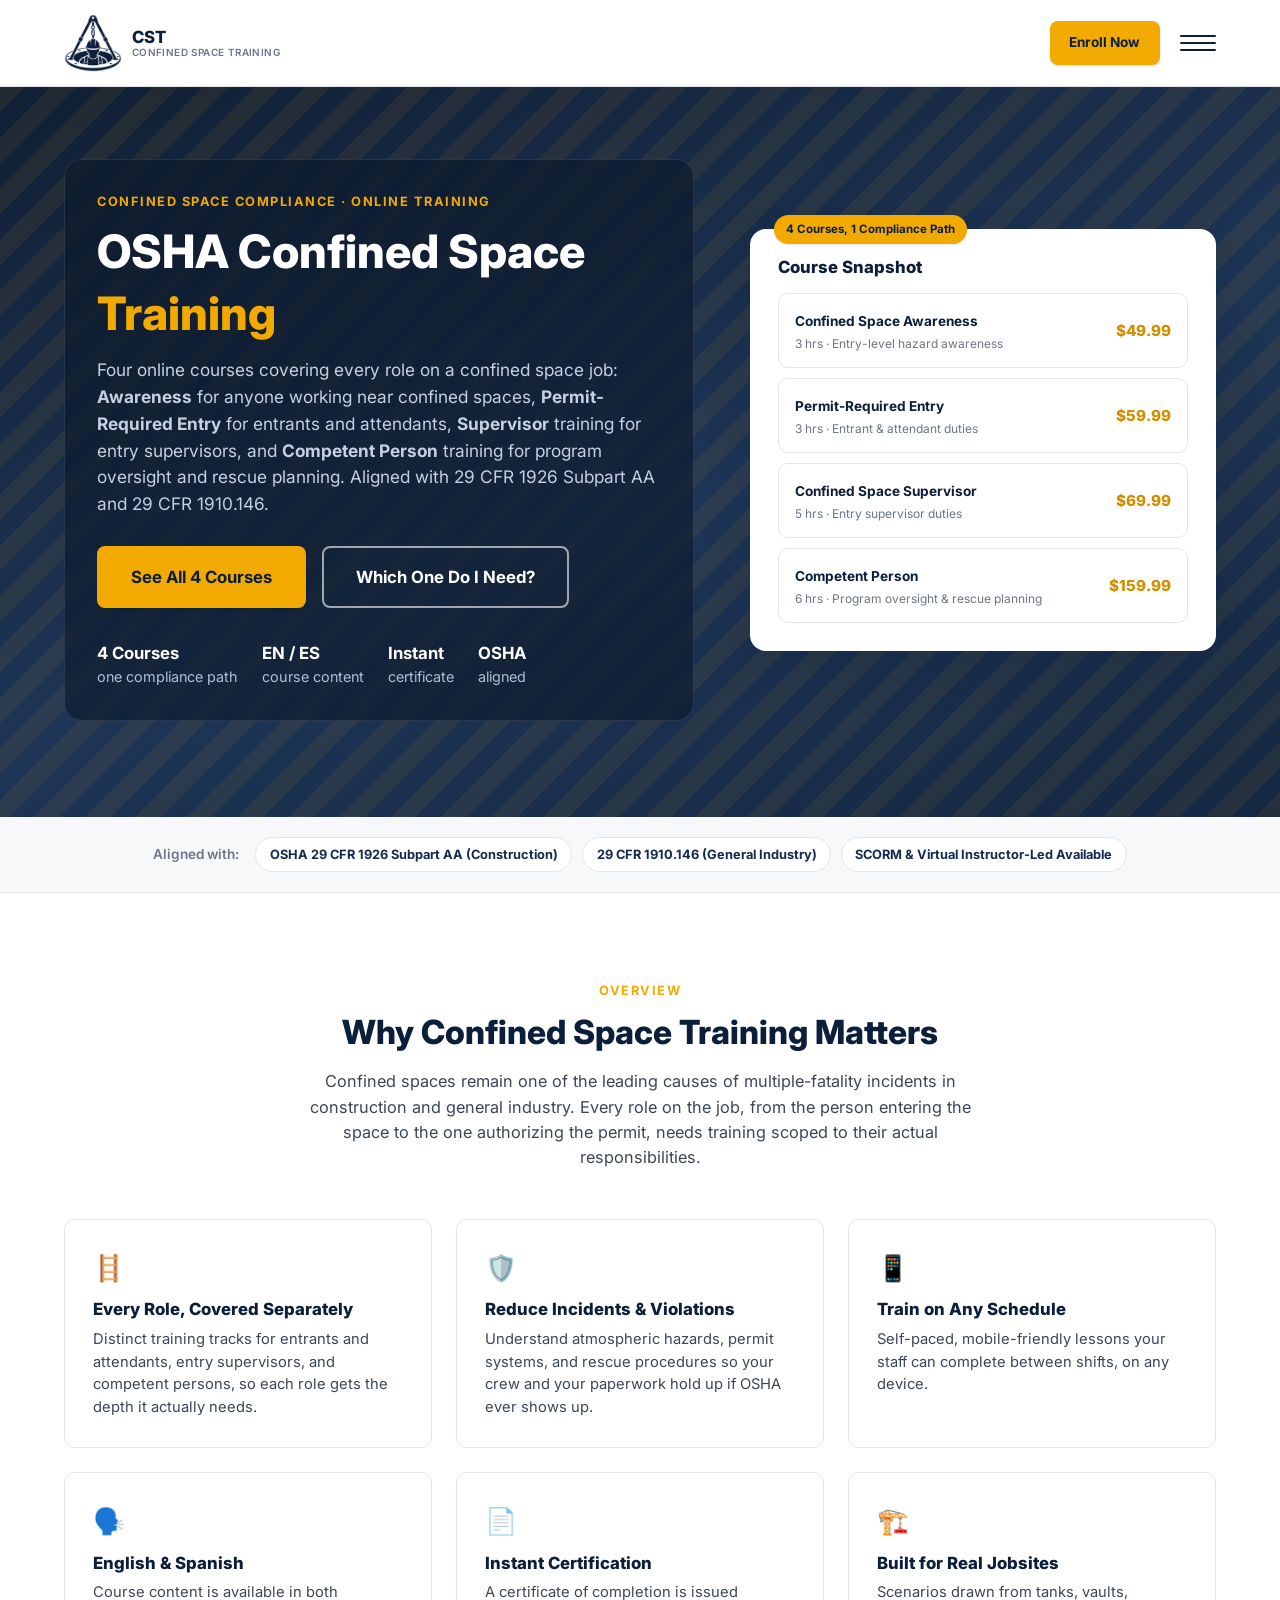
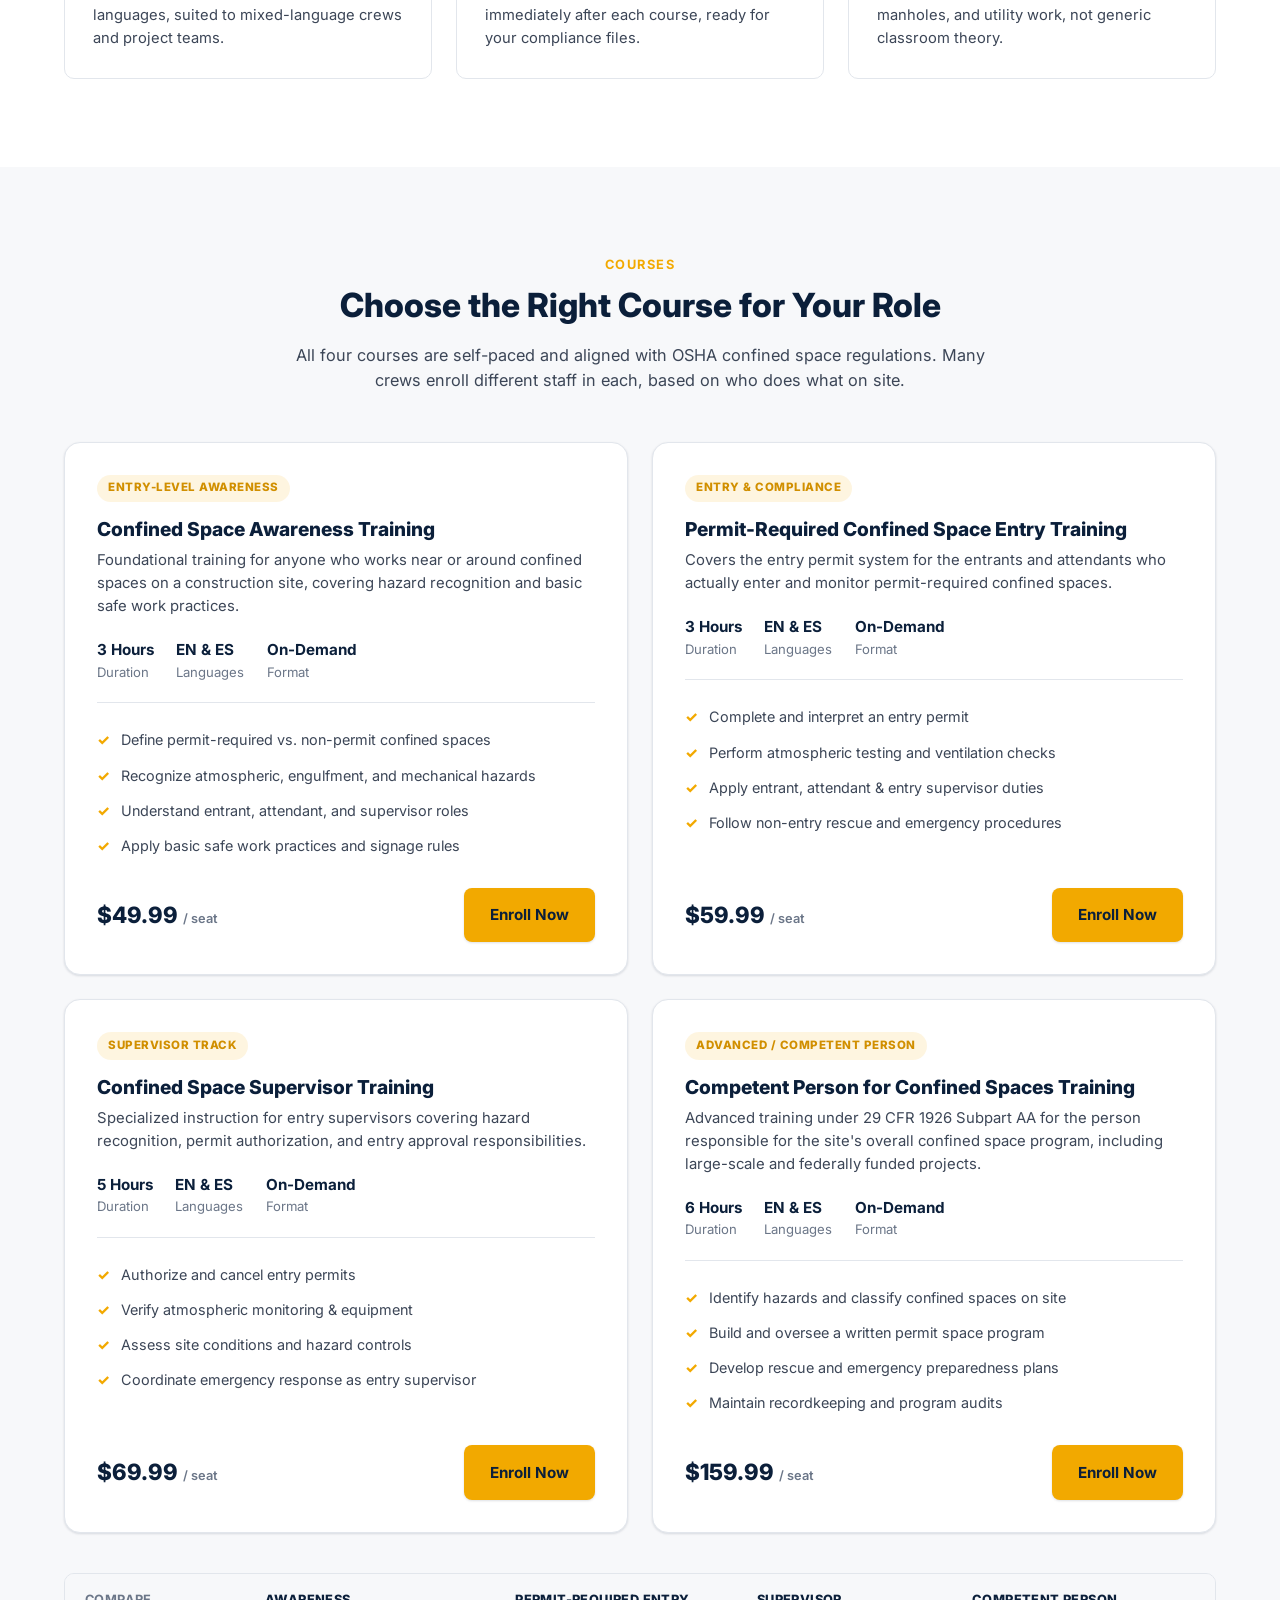
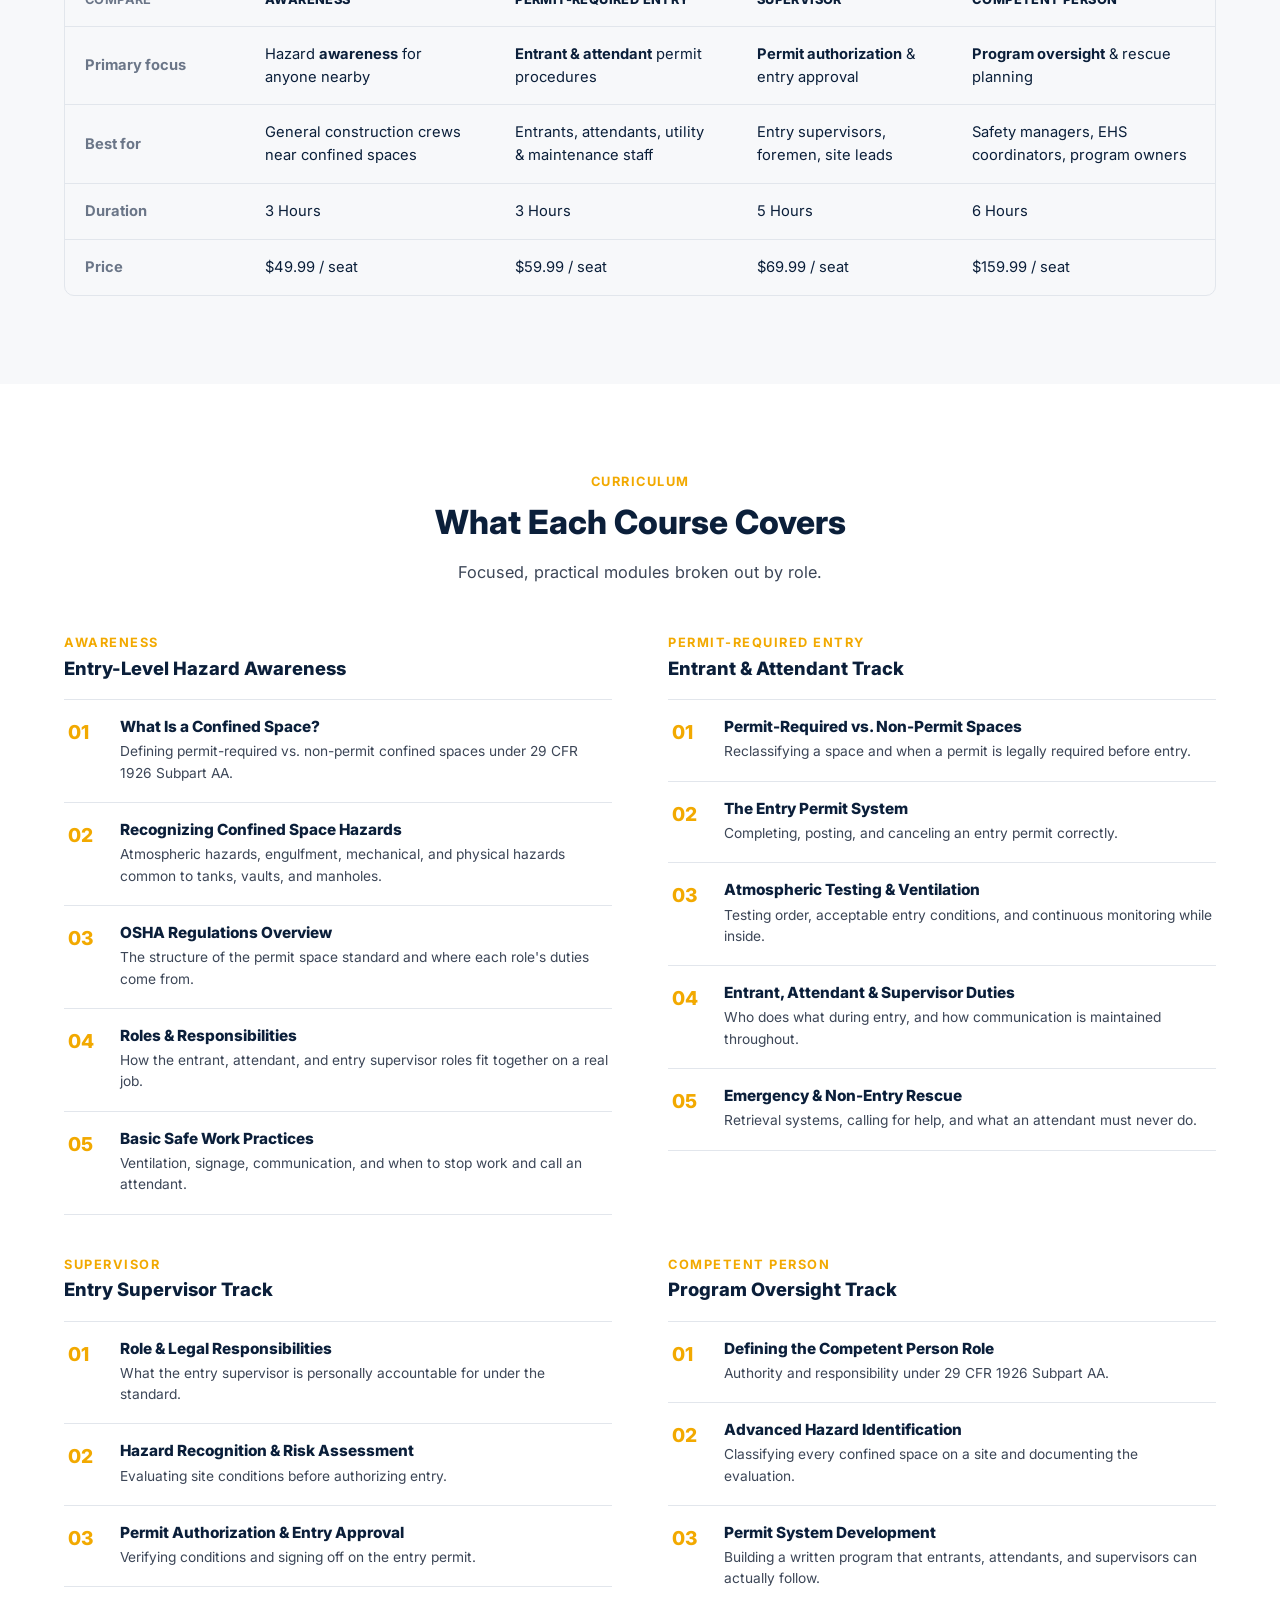
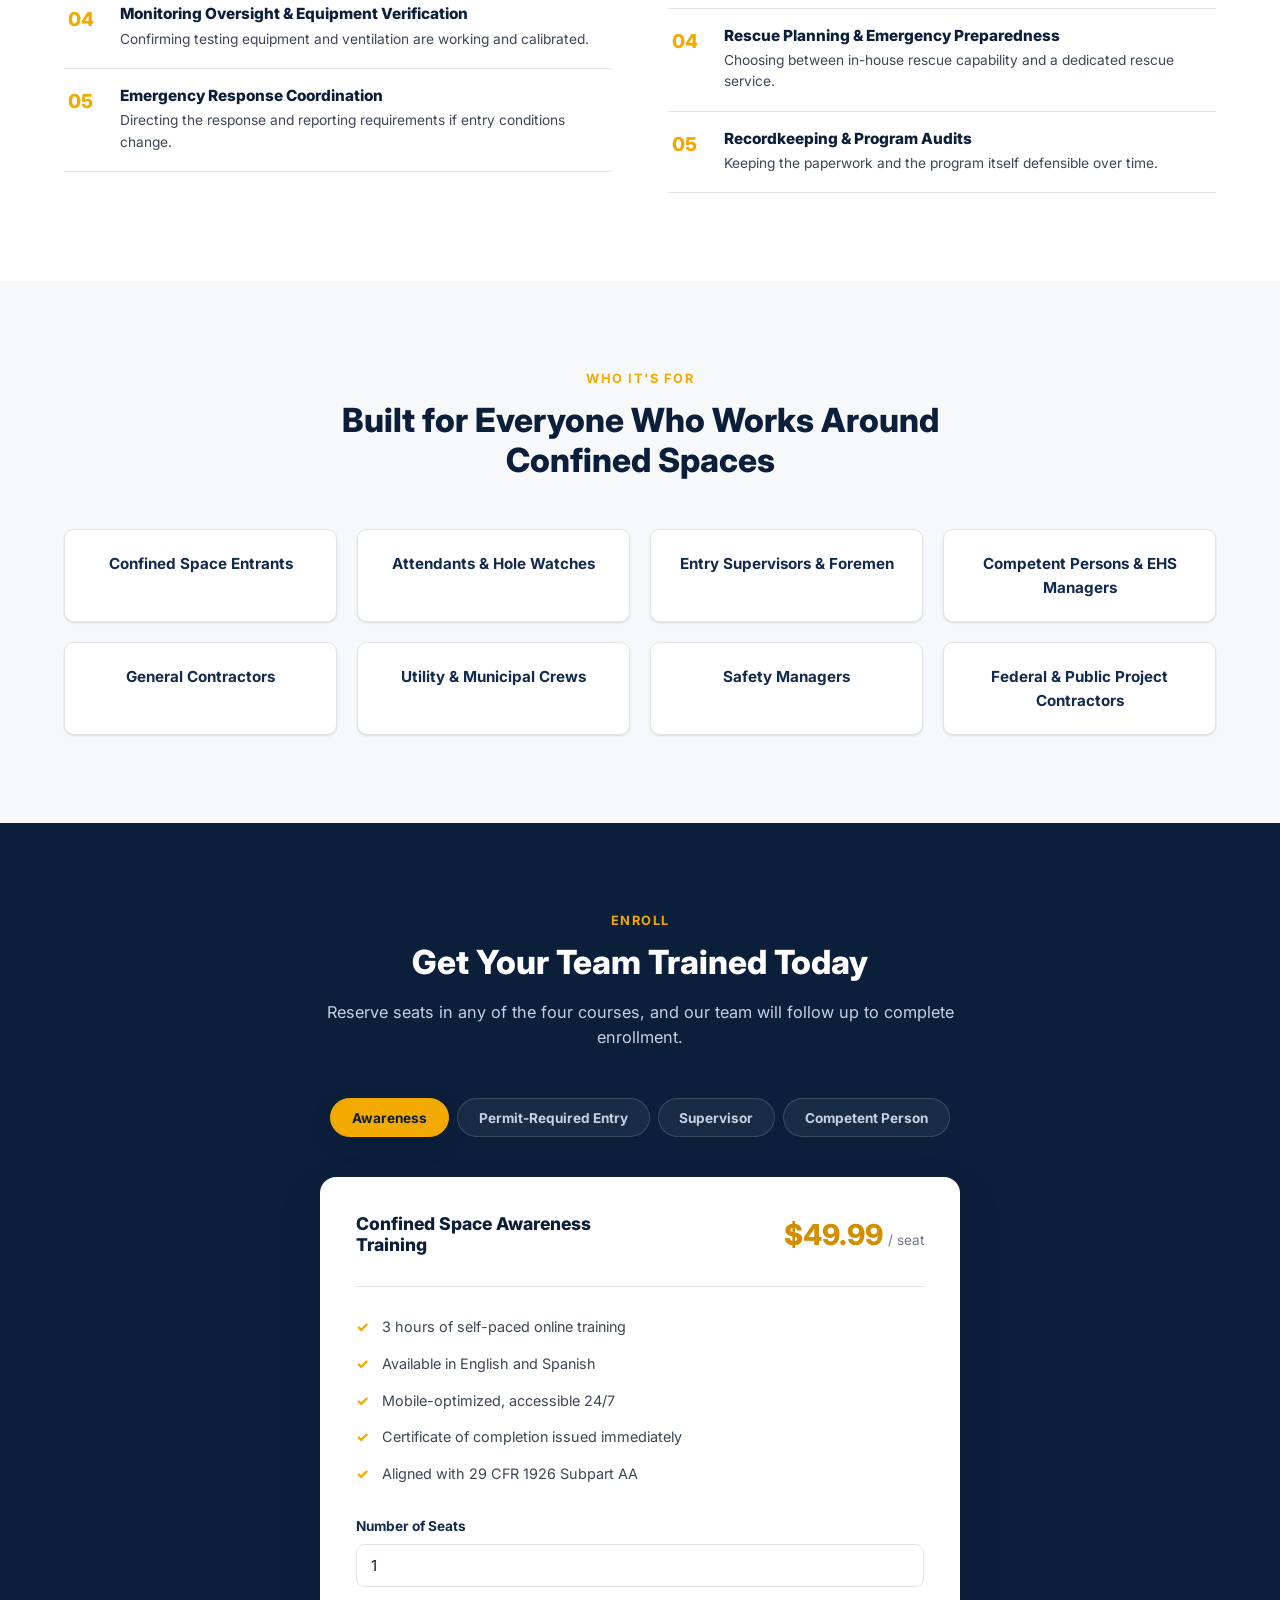
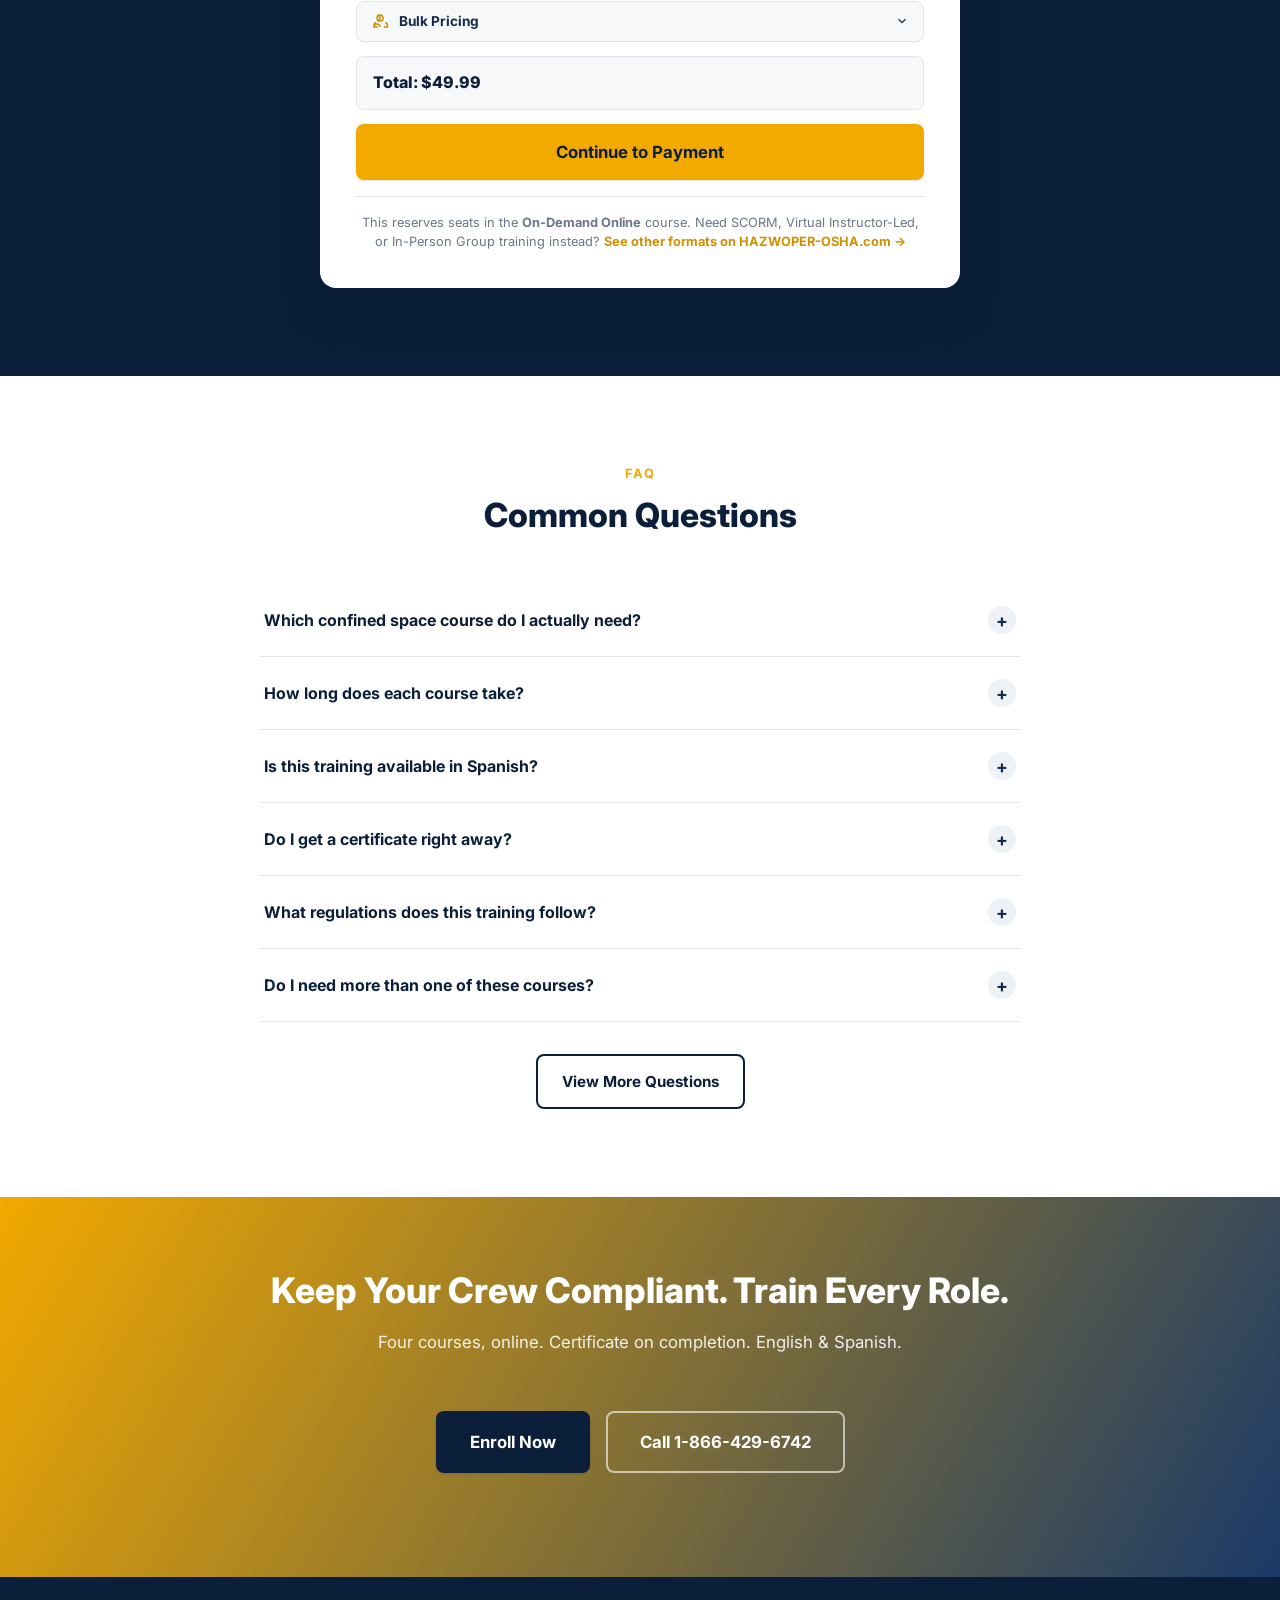
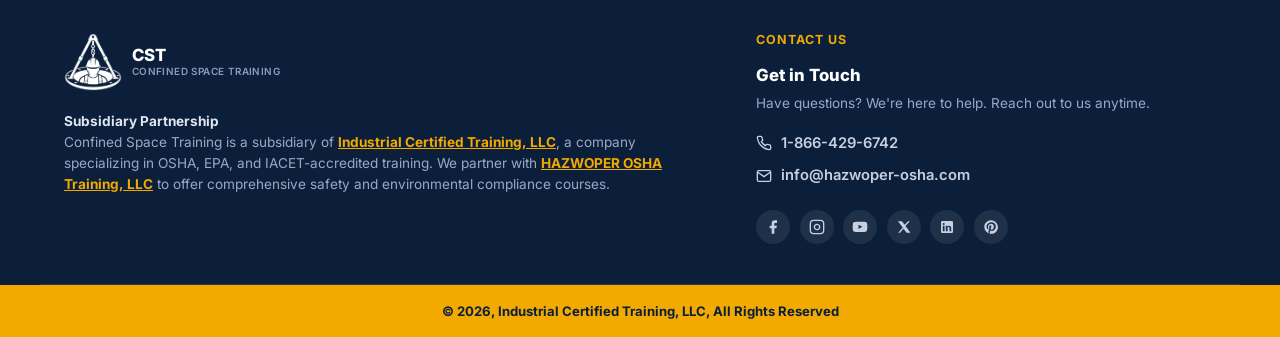
==== commit 02c8df98: "Replace logo with rescue-tripod/manhole icon Swap the placeholder shaft icon for the new hard-hat-in" ====
--- a/index.html
+++ b/index.html
@@ -5,8 +5,8 @@
 <meta name="viewport" content="width=device-width, initial-scale=1.0">
 <title>OSHA Confined Space Training | Awareness, Entry, Supervisor &amp; Competent Person (CST)</title>
 <meta name="description" content="Four online OSHA confined space courses: Awareness, Permit-Required Entry, Supervisor, and Competent Person training. Aligned with 29 CFR 1926 Subpart AA &amp; 1910.146, self-paced, English &amp; Spanish, instant certificate.">
-<link rel="icon" type="image/svg+xml" href="images/cst-logo.svg">
-<link rel="apple-touch-icon" href="images/cst-logo.svg">
+<link rel="icon" type="image/png" href="images/cst-logo.png">
+<link rel="apple-touch-icon" href="images/cst-logo.png">
 
 <meta property="og:type" content="website">
 <meta property="og:title" content="OSHA Confined Space Training | Awareness, Entry, Supervisor &amp; Competent Person">
@@ -26,8 +26,8 @@
   "alternateName": "CST",
   "legalName": "Industrial Certified Training, LLC",
   "url": "https://confined-space.com/",
-  "logo": "https://confined-space.com/images/cst-logo.svg",
-  "image": "https://confined-space.com/images/cst-logo.svg",
+  "logo": "https://confined-space.com/images/cst-logo.png",
+  "image": "https://confined-space.com/images/cst-logo.png",
   "email": "info@hazwoper-osha.com",
   "telephone": "+1-866-429-6742",
   "sameAs": [
@@ -53,7 +53,7 @@
 <header class="site-header">
   <div class="container header-inner">
     <a href="#top" class="logo">
-      <img src="images/cst-logo.svg" alt="Confined Space Training (CST)" class="logo-icon">
+      <img src="images/cst-logo.png" alt="Confined Space Training (CST)" class="logo-icon">
       <span class="logo-text">
         <span class="logo-mark">CST</span>
         <span class="logo-sub">Confined Space Training</span>
@@ -871,7 +871,7 @@
 
     <div class="footer-col footer-col-brand">
       <a href="#top" class="logo footer-logo">
-        <img src="images/cst-logo.svg" alt="Confined Space Training (CST)" class="logo-icon logo-icon-footer">
+        <img src="images/cst-logo.png" alt="Confined Space Training (CST)" class="logo-icon logo-icon-footer">
         <span class="logo-text">
           <span class="logo-mark logo-mark-footer">CST</span>
           <span class="logo-sub logo-sub-footer">Confined Space Training</span>
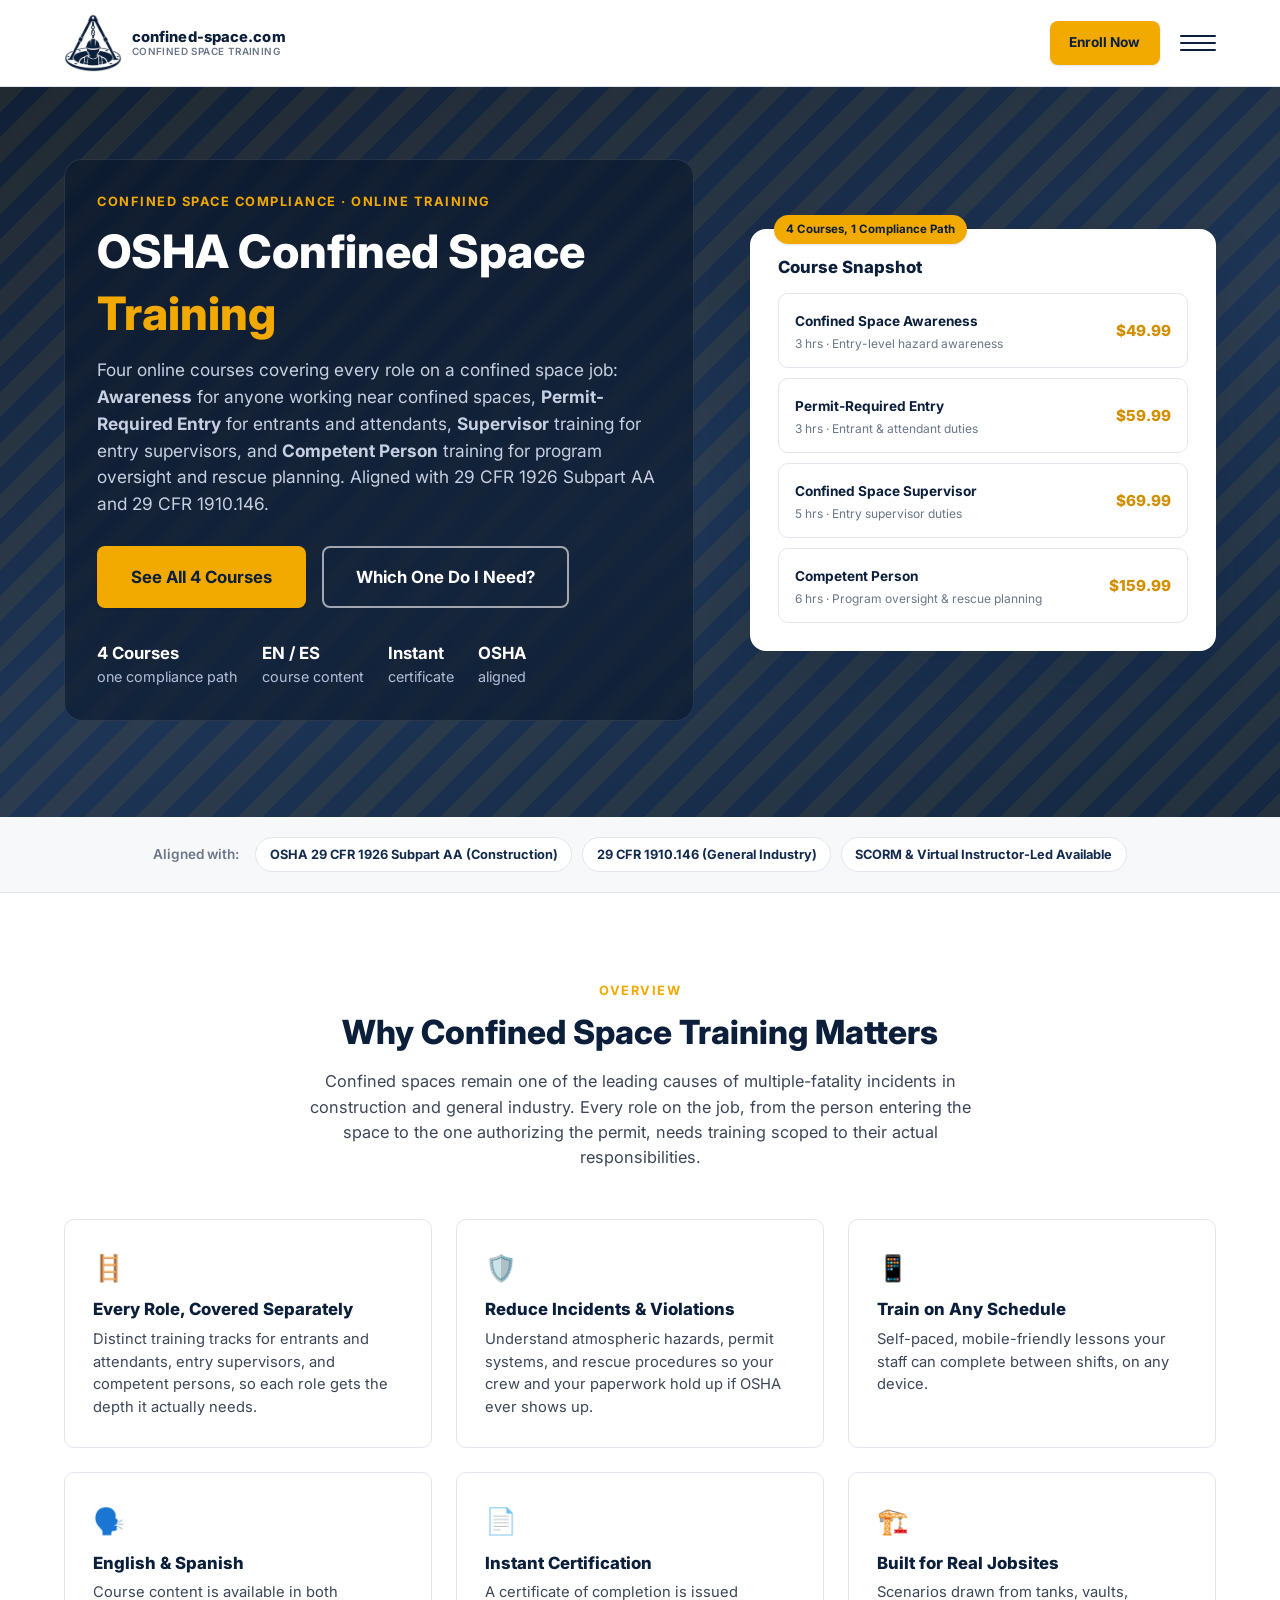
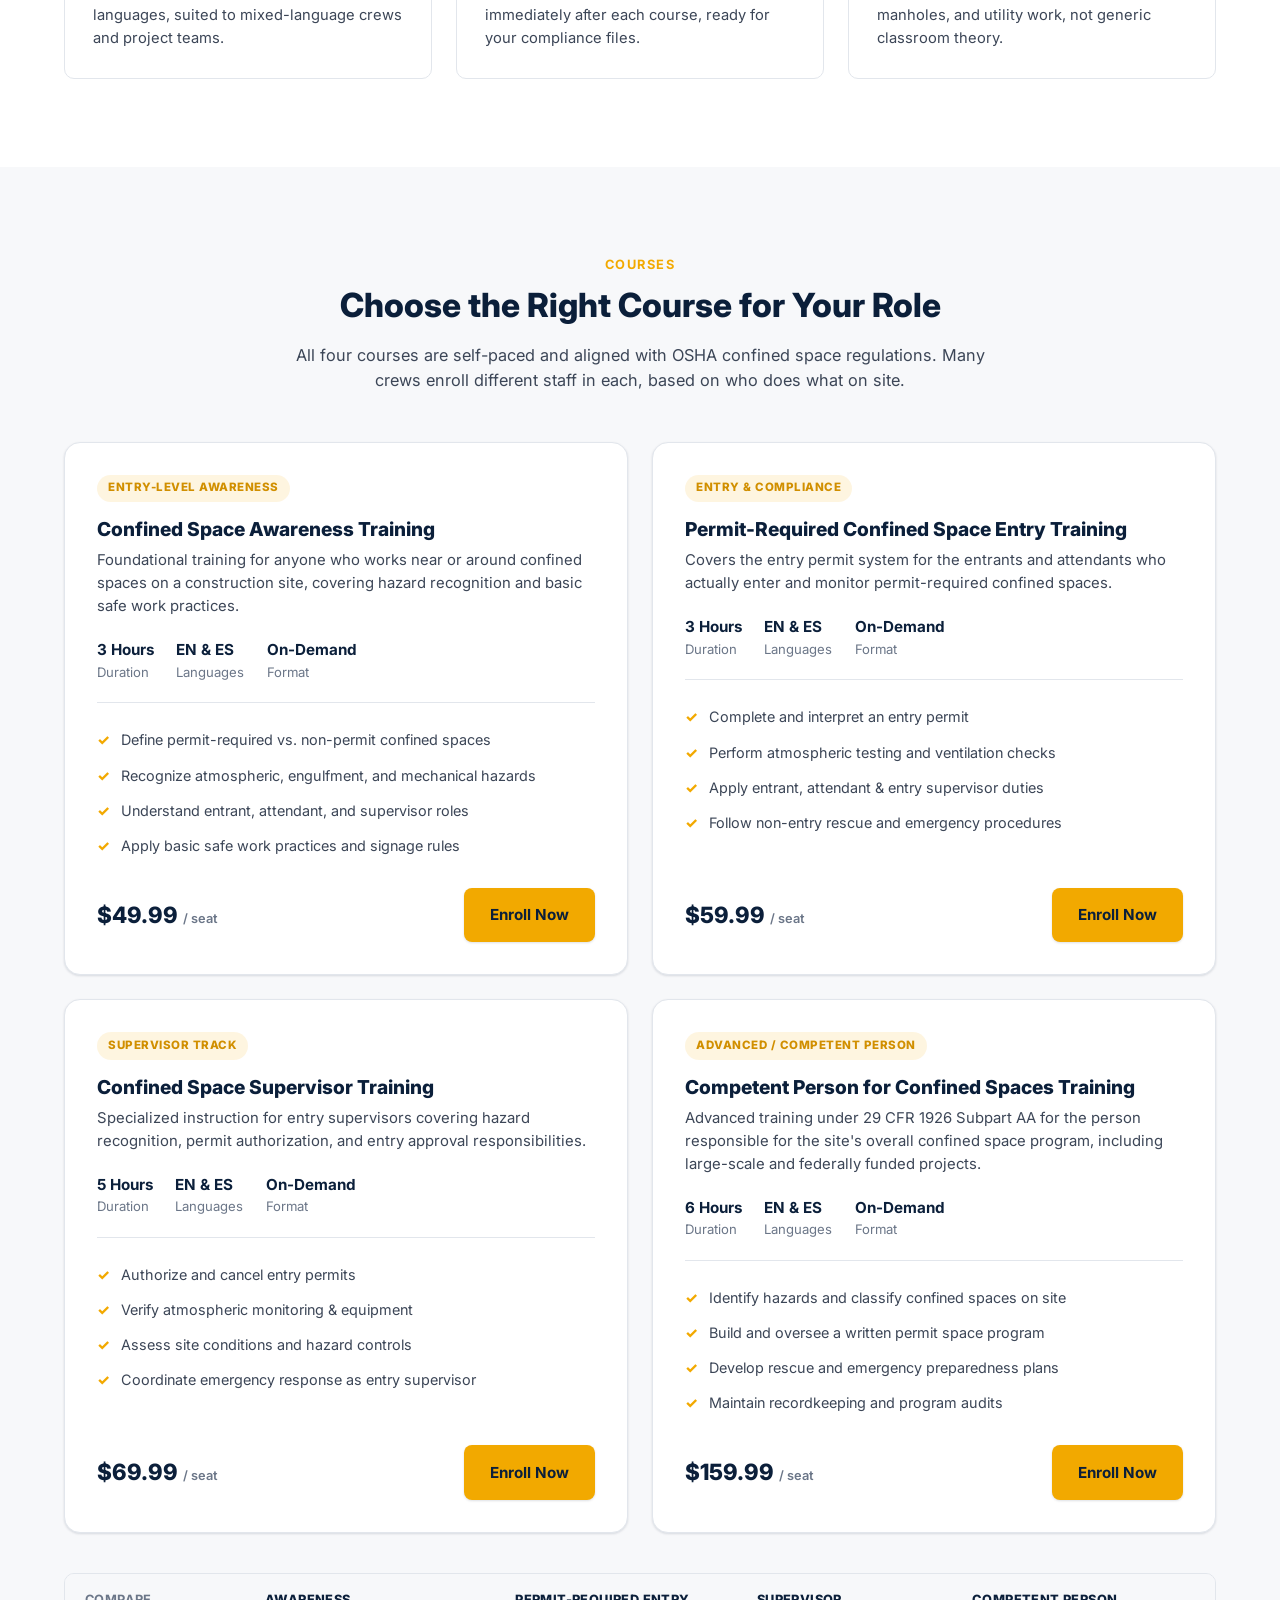
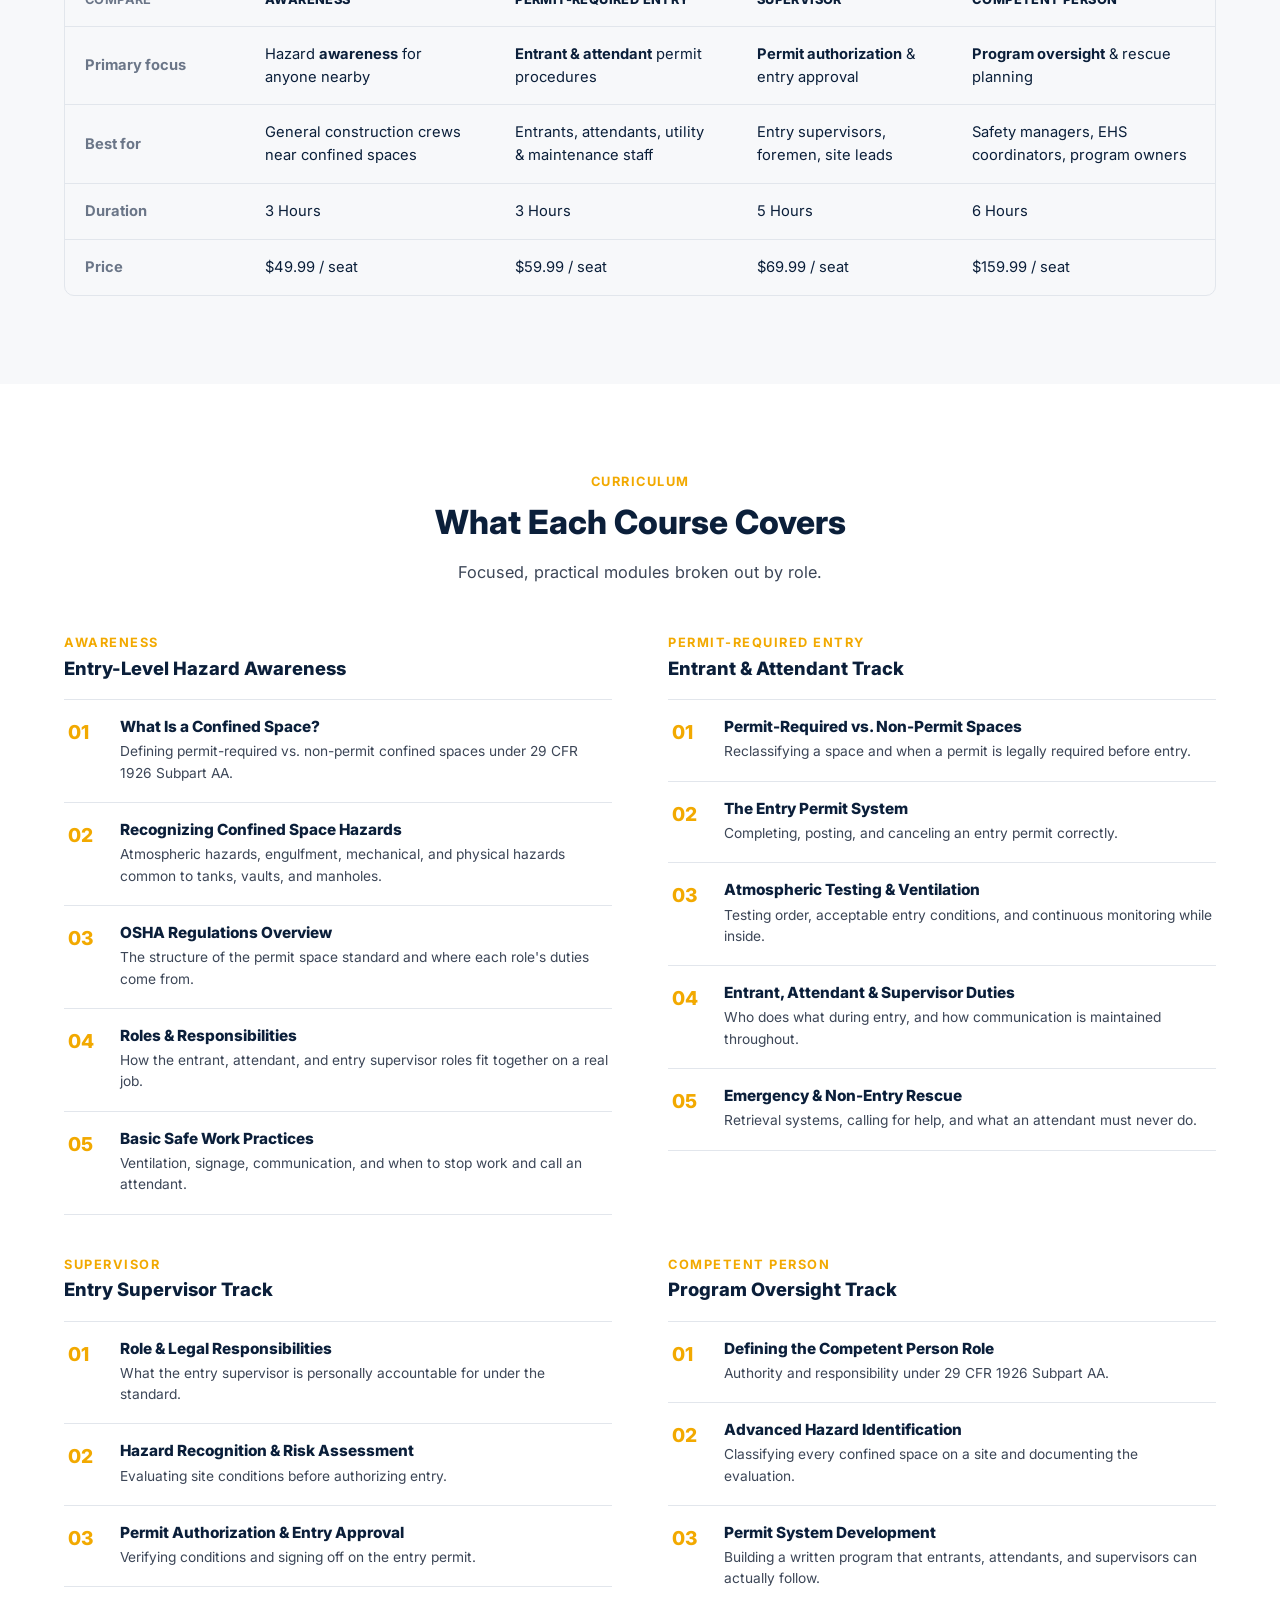
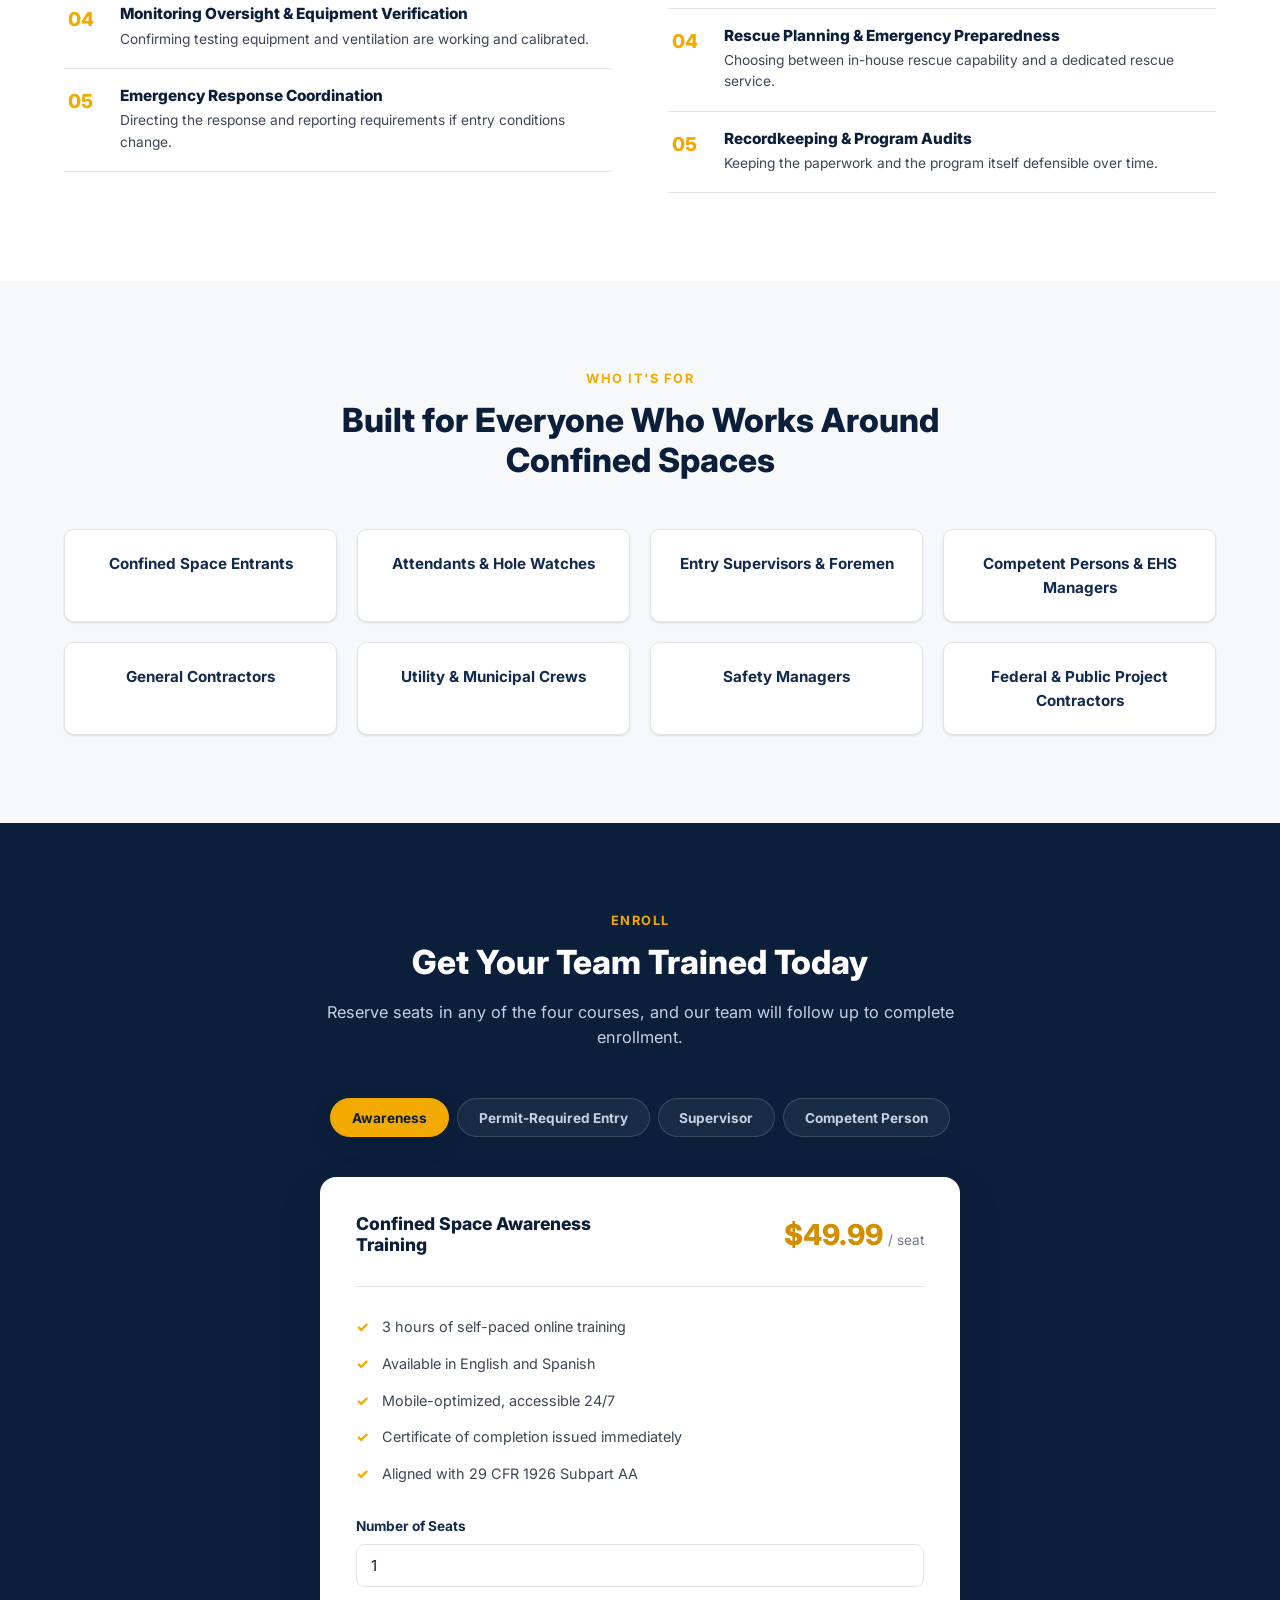
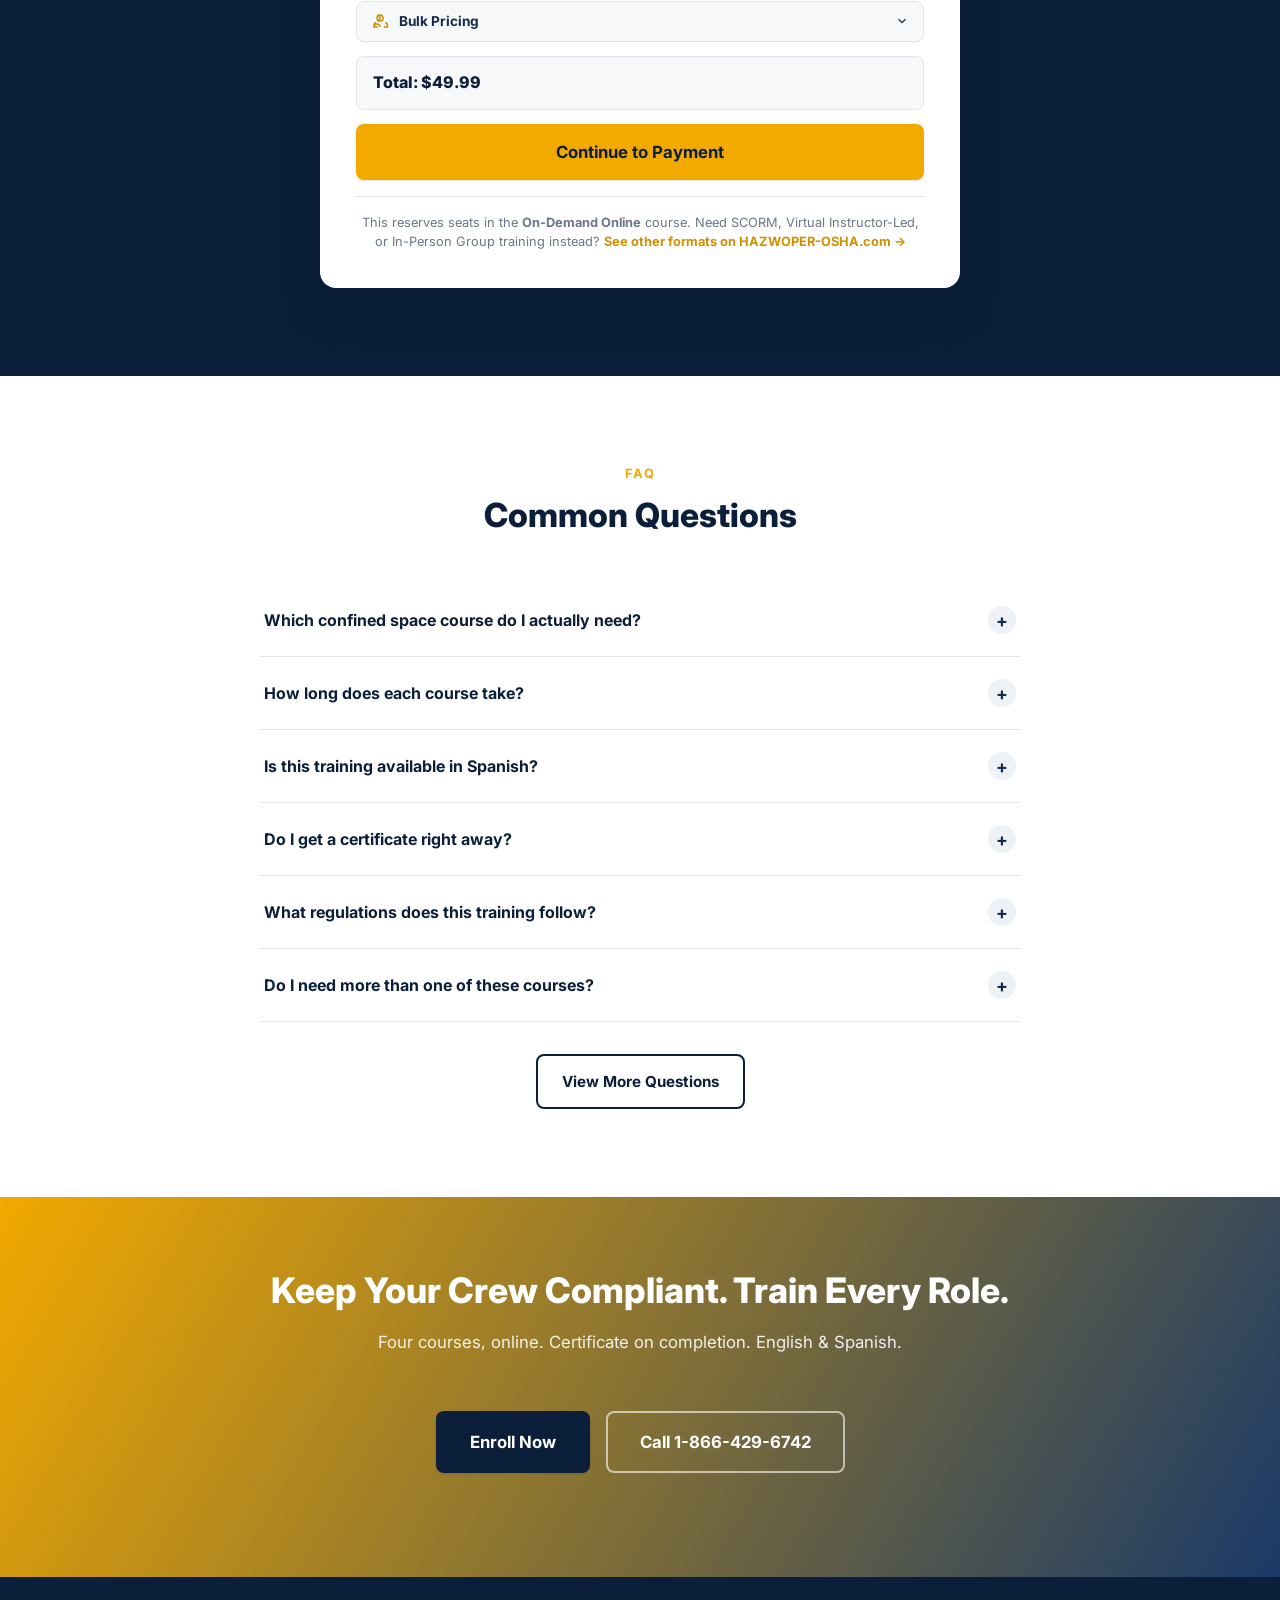
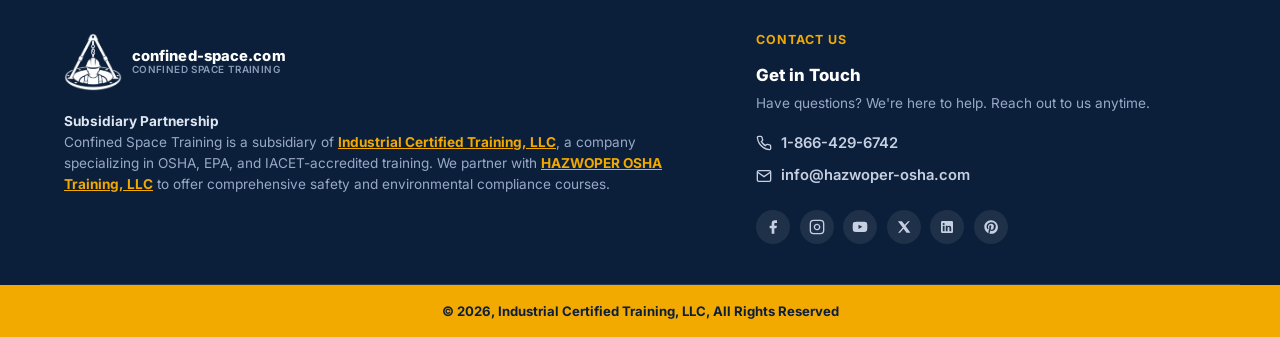
==== commit 79a97aa5: "Rebrand logo mark from CST to confined-space.com Swap the header/footer wordmark, alt text, and sche" ====
--- a/index.html
+++ b/index.html
@@ -3,7 +3,7 @@
 <head>
 <meta charset="UTF-8">
 <meta name="viewport" content="width=device-width, initial-scale=1.0">
-<title>OSHA Confined Space Training | Awareness, Entry, Supervisor &amp; Competent Person (CST)</title>
+<title>OSHA Confined Space Training | Awareness, Entry, Supervisor &amp; Competent Person | confined-space.com</title>
 <meta name="description" content="Four online OSHA confined space courses: Awareness, Permit-Required Entry, Supervisor, and Competent Person training. Aligned with 29 CFR 1926 Subpart AA &amp; 1910.146, self-paced, English &amp; Spanish, instant certificate.">
 <link rel="icon" type="image/png" href="images/cst-logo.png">
 <link rel="apple-touch-icon" href="images/cst-logo.png">
@@ -23,7 +23,7 @@
   "@context": "https://schema.org",
   "@type": "EducationalOrganization",
   "name": "Confined Space Training",
-  "alternateName": "CST",
+  "alternateName": "confined-space.com",
   "legalName": "Industrial Certified Training, LLC",
   "url": "https://confined-space.com/",
   "logo": "https://confined-space.com/images/cst-logo.png",
@@ -53,9 +53,9 @@
 <header class="site-header">
   <div class="container header-inner">
     <a href="#top" class="logo">
-      <img src="images/cst-logo.png" alt="Confined Space Training (CST)" class="logo-icon">
+      <img src="images/cst-logo.png" alt="confined-space.com" class="logo-icon">
       <span class="logo-text">
-        <span class="logo-mark">CST</span>
+        <span class="logo-mark">confined-space.com</span>
         <span class="logo-sub">Confined Space Training</span>
       </span>
     </a>
@@ -871,9 +871,9 @@
 
     <div class="footer-col footer-col-brand">
       <a href="#top" class="logo footer-logo">
-        <img src="images/cst-logo.png" alt="Confined Space Training (CST)" class="logo-icon logo-icon-footer">
+        <img src="images/cst-logo.png" alt="confined-space.com" class="logo-icon logo-icon-footer">
         <span class="logo-text">
-          <span class="logo-mark logo-mark-footer">CST</span>
+          <span class="logo-mark logo-mark-footer">confined-space.com</span>
           <span class="logo-sub logo-sub-footer">Confined Space Training</span>
         </span>
       </a>
--- a/css/styles.css
+++ b/css/styles.css
@@ -88,7 +88,7 @@
 .logo-icon{height:clamp(40px,7vw,58px);width:auto;max-width:100%;display:block;flex-shrink:0;}
 .logo-icon-footer{filter:brightness(0) invert(1);}
 .logo-text{display:flex;flex-direction:column;line-height:1.15;white-space:nowrap;}
-.logo-mark{font-size:1.05rem;font-weight:800;letter-spacing:.3px;color:var(--navy-900);}
+.logo-mark{font-size:.92rem;font-weight:800;letter-spacing:.1px;color:var(--navy-900);}
 .logo-sub{font-size:.62rem;font-weight:600;letter-spacing:.4px;text-transform:uppercase;color:var(--gray-500);}
 .logo-mark-footer{color:var(--white);}
 .logo-sub-footer{color:#8b9ab8;white-space:normal;}
@@ -649,7 +649,7 @@
   .header-inner{gap:.5rem;}
   .header-actions{gap:.6rem;}
   .logo-sub{display:none;}
-  .logo-mark{font-size:.95rem;}
+  .logo-mark{font-size:.78rem;}
   .logo-icon{height:34px;}
 }
 
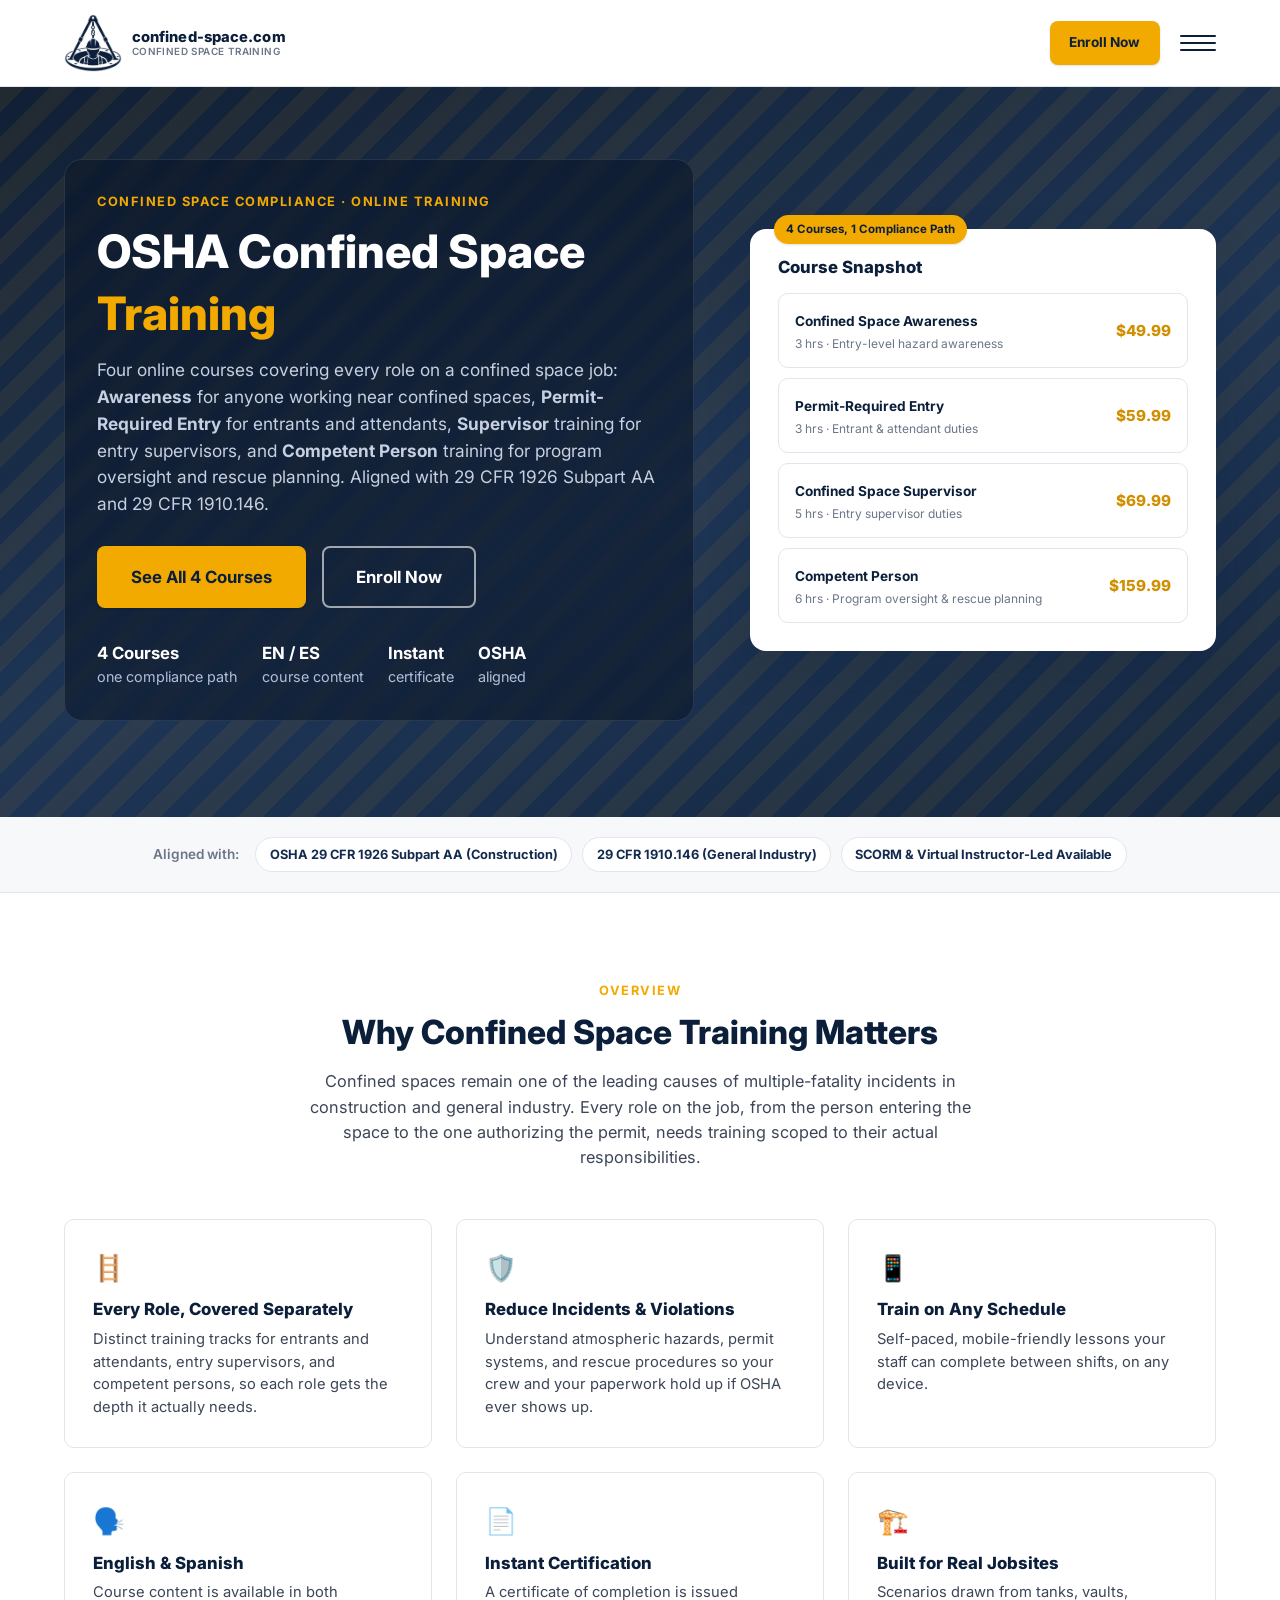
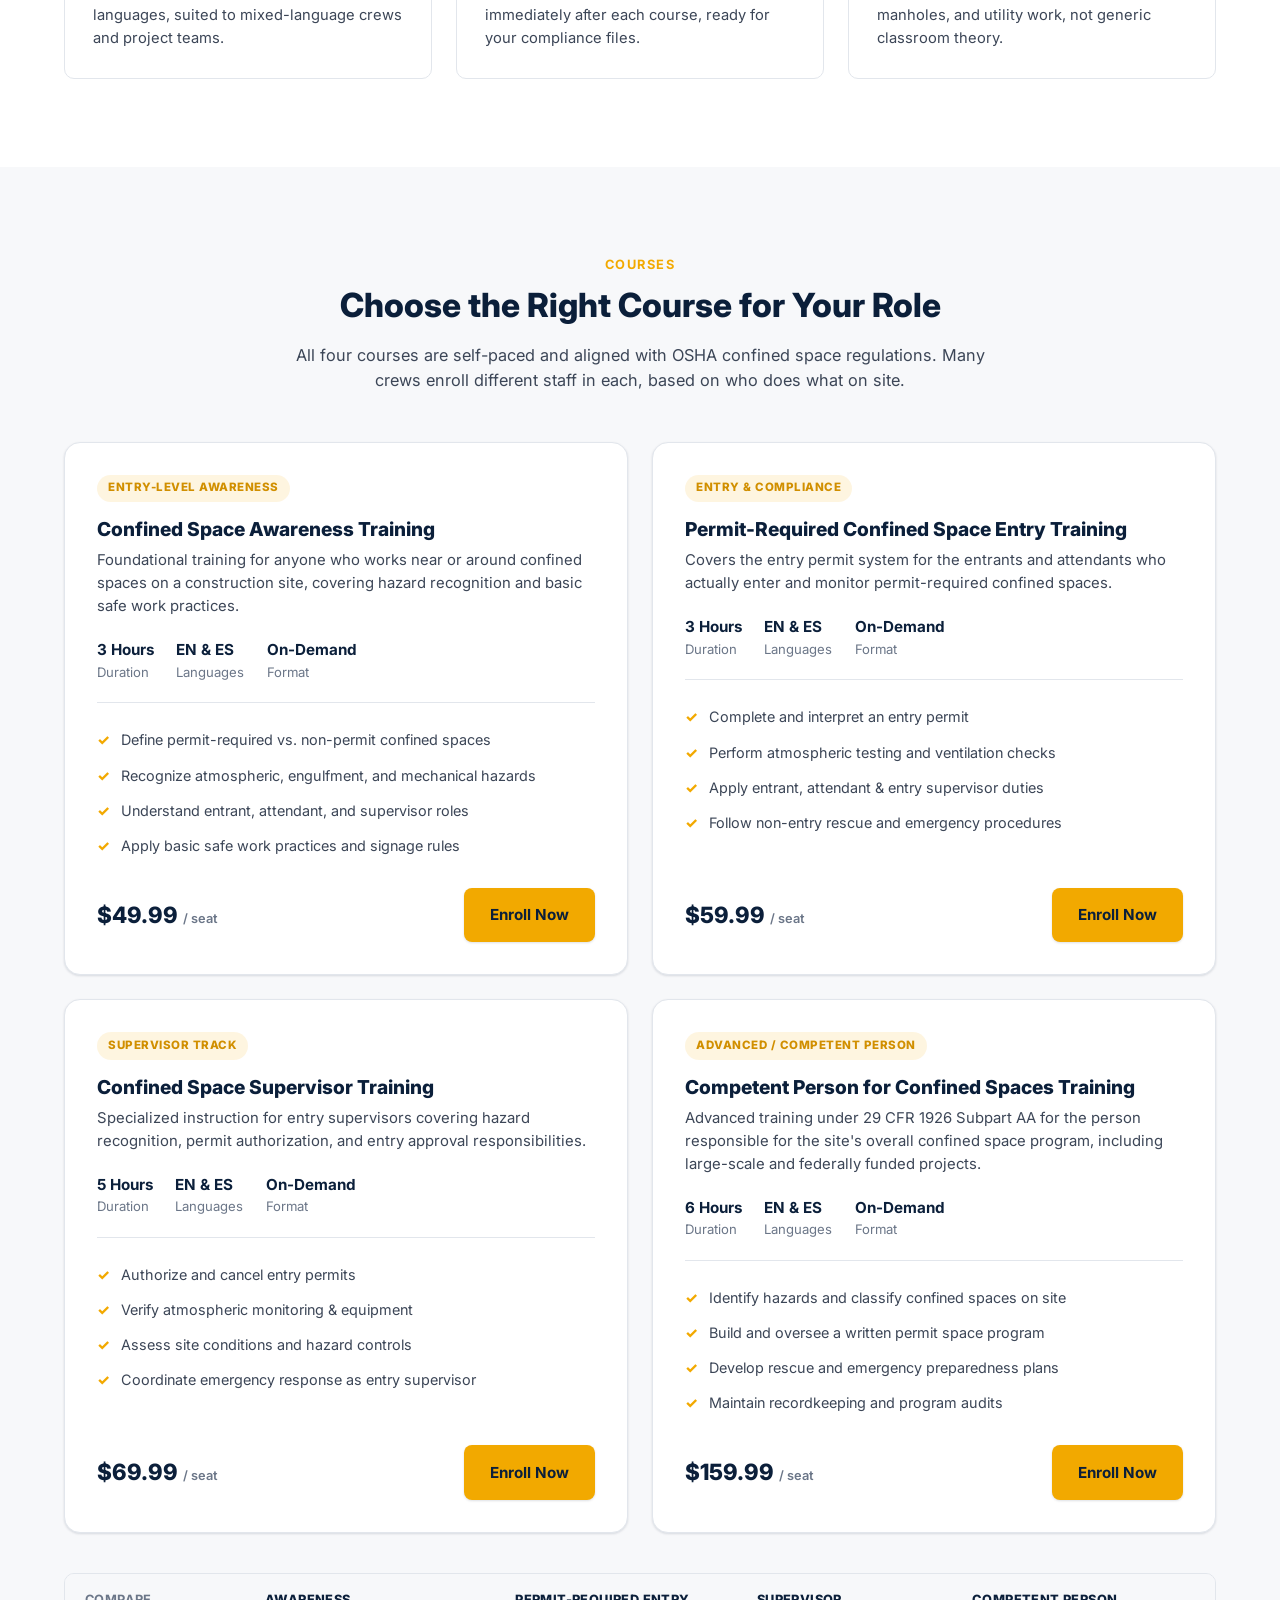
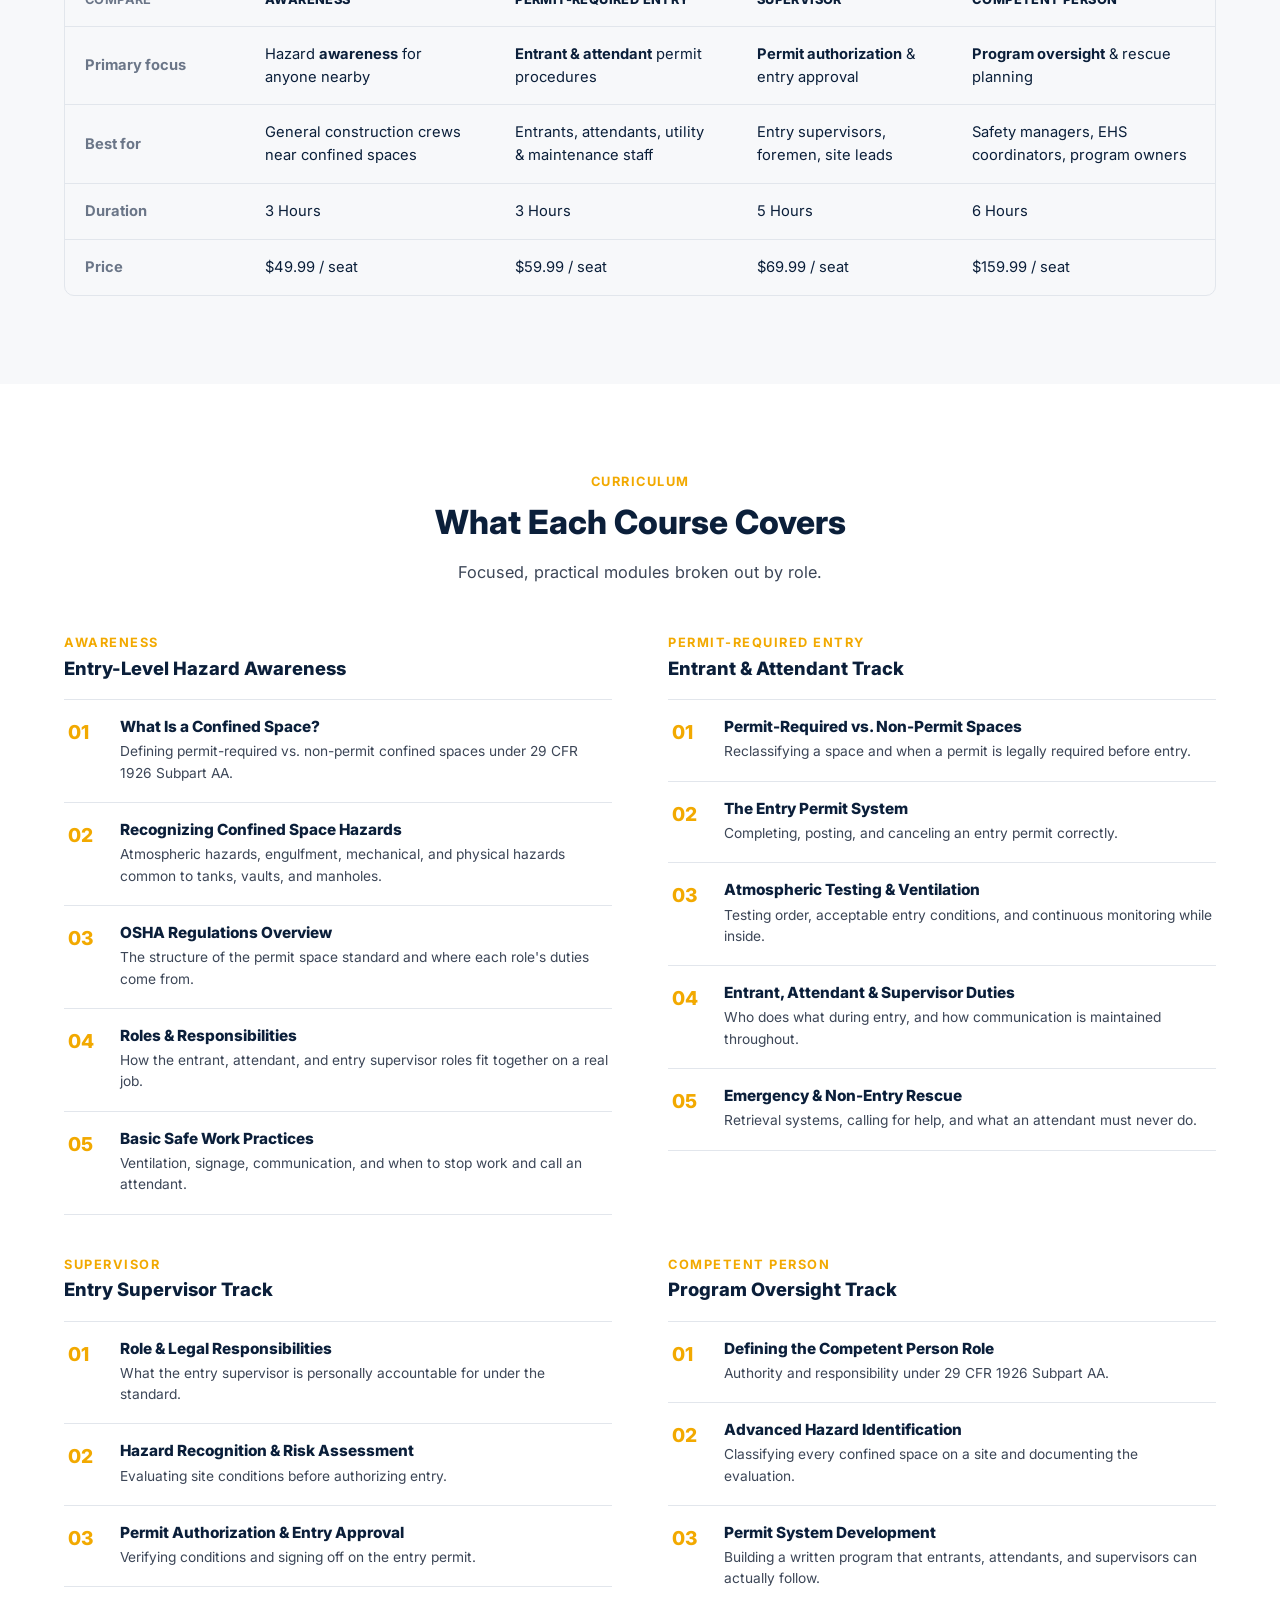
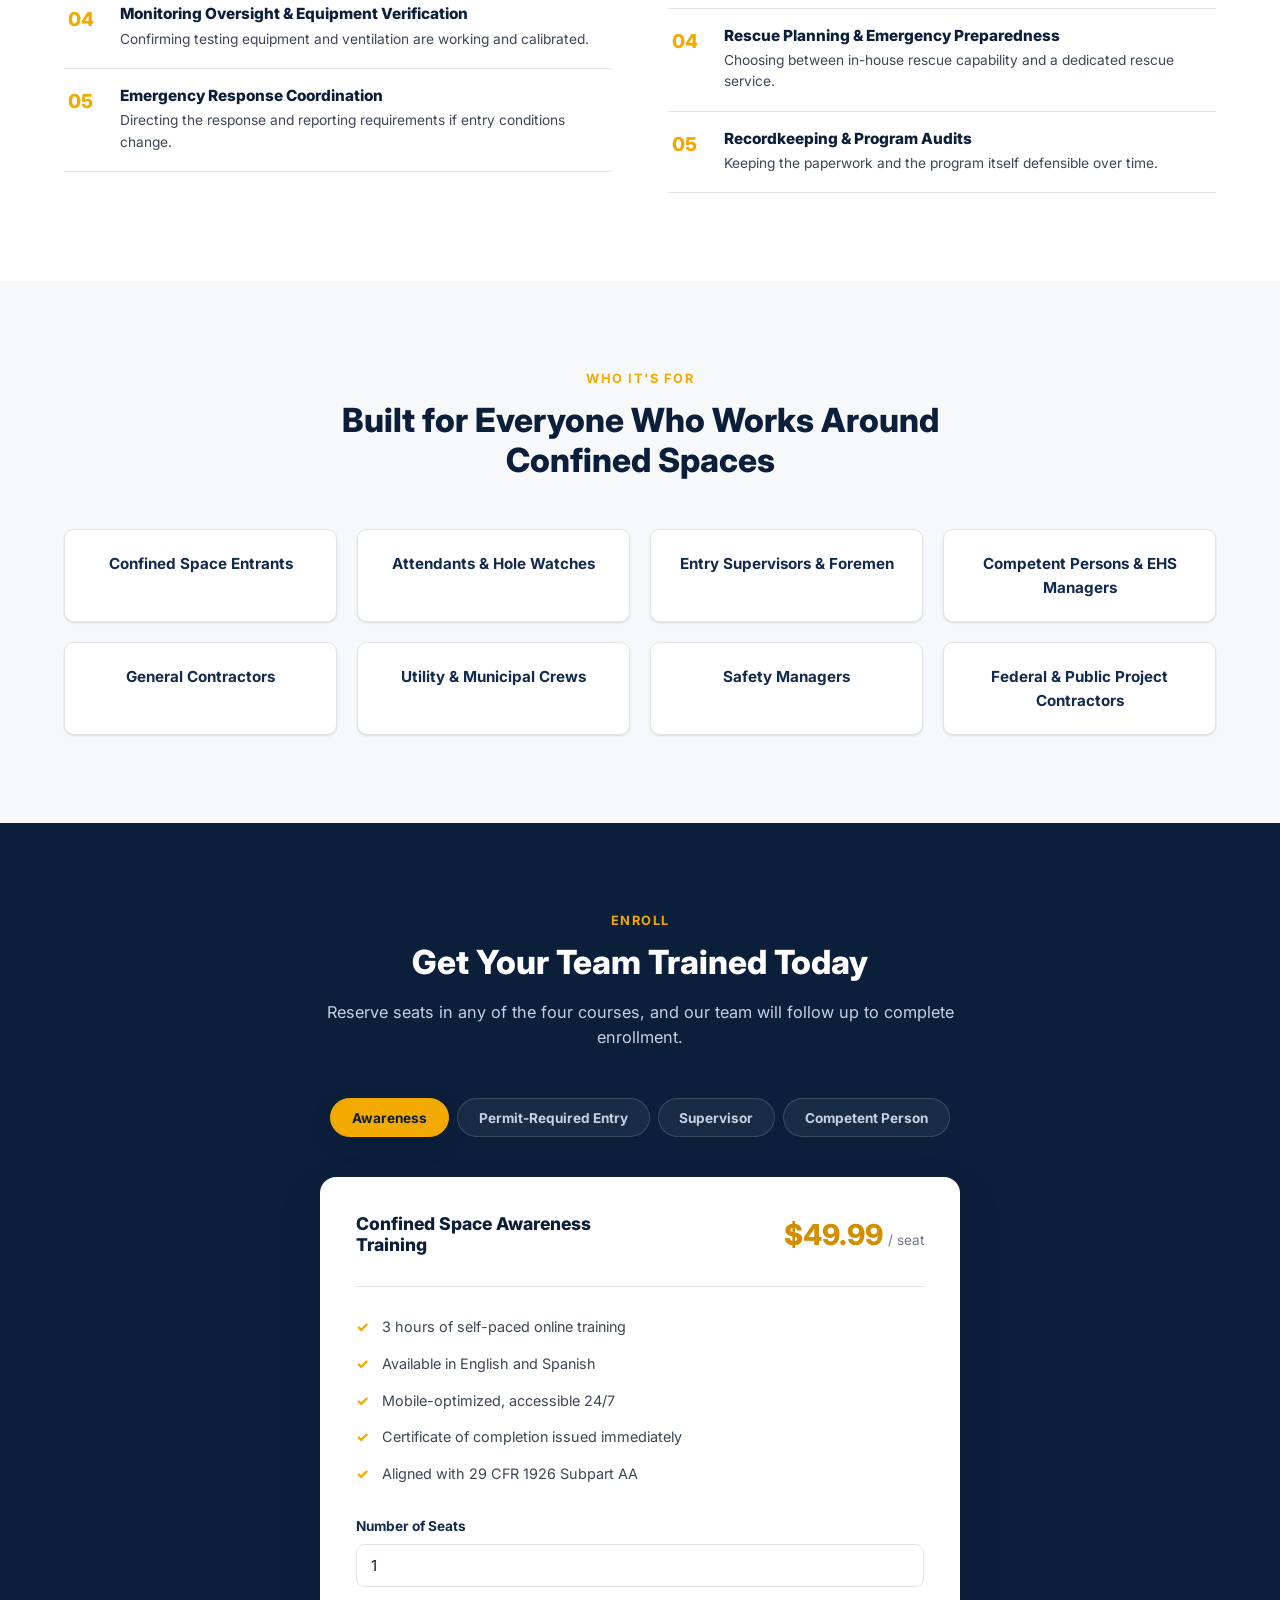
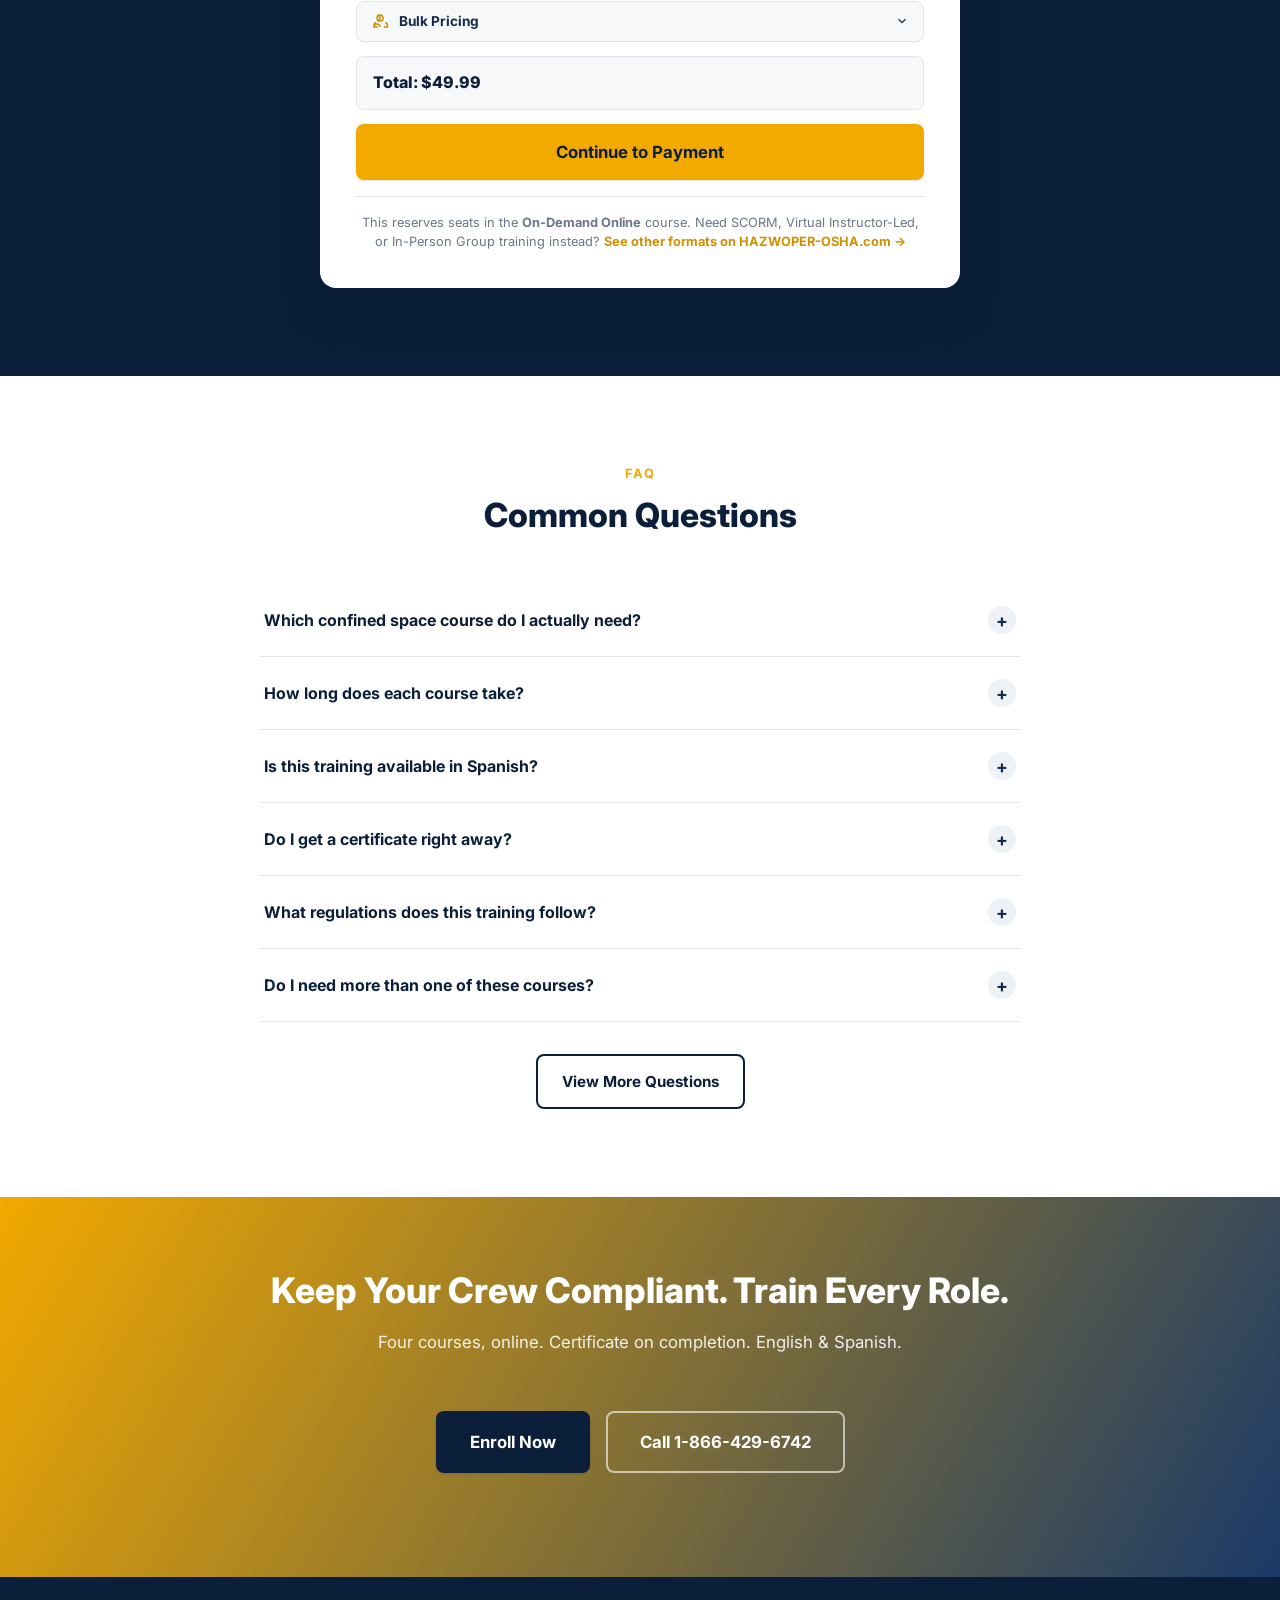
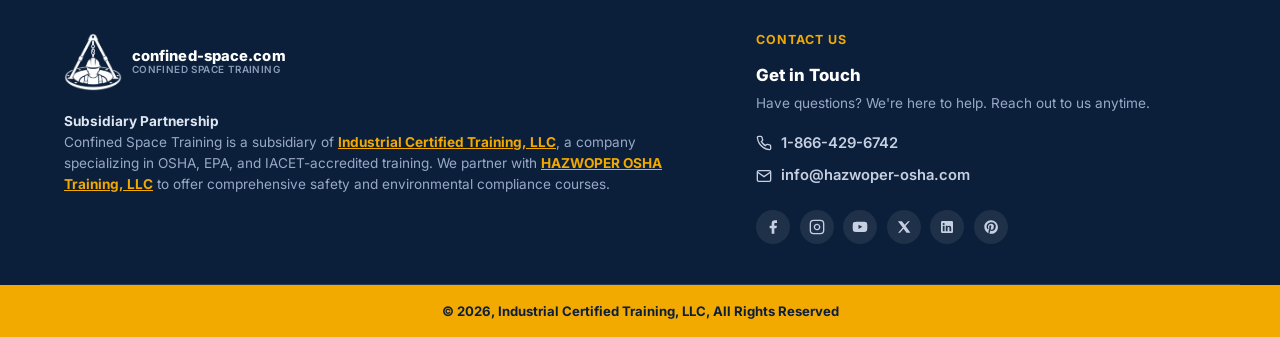
==== commit a5d47efd: "Point hero's second CTA to Enroll Now instead of duplicating Courses link Both hero buttons previous" ====
--- a/index.html
+++ b/index.html
@@ -106,7 +106,7 @@
         </p>
         <div class="hero-cta-row">
           <a href="#courses" class="btn btn-primary btn-lg">See All 4 Courses</a>
-          <a href="#courses" class="btn btn-outline-light btn-lg">Which One Do I Need?</a>
+          <a href="#pricing" class="btn btn-outline-light btn-lg">Enroll Now</a>
         </div>
         <ul class="hero-meta">
           <li><strong>4 Courses</strong> one compliance path</li>
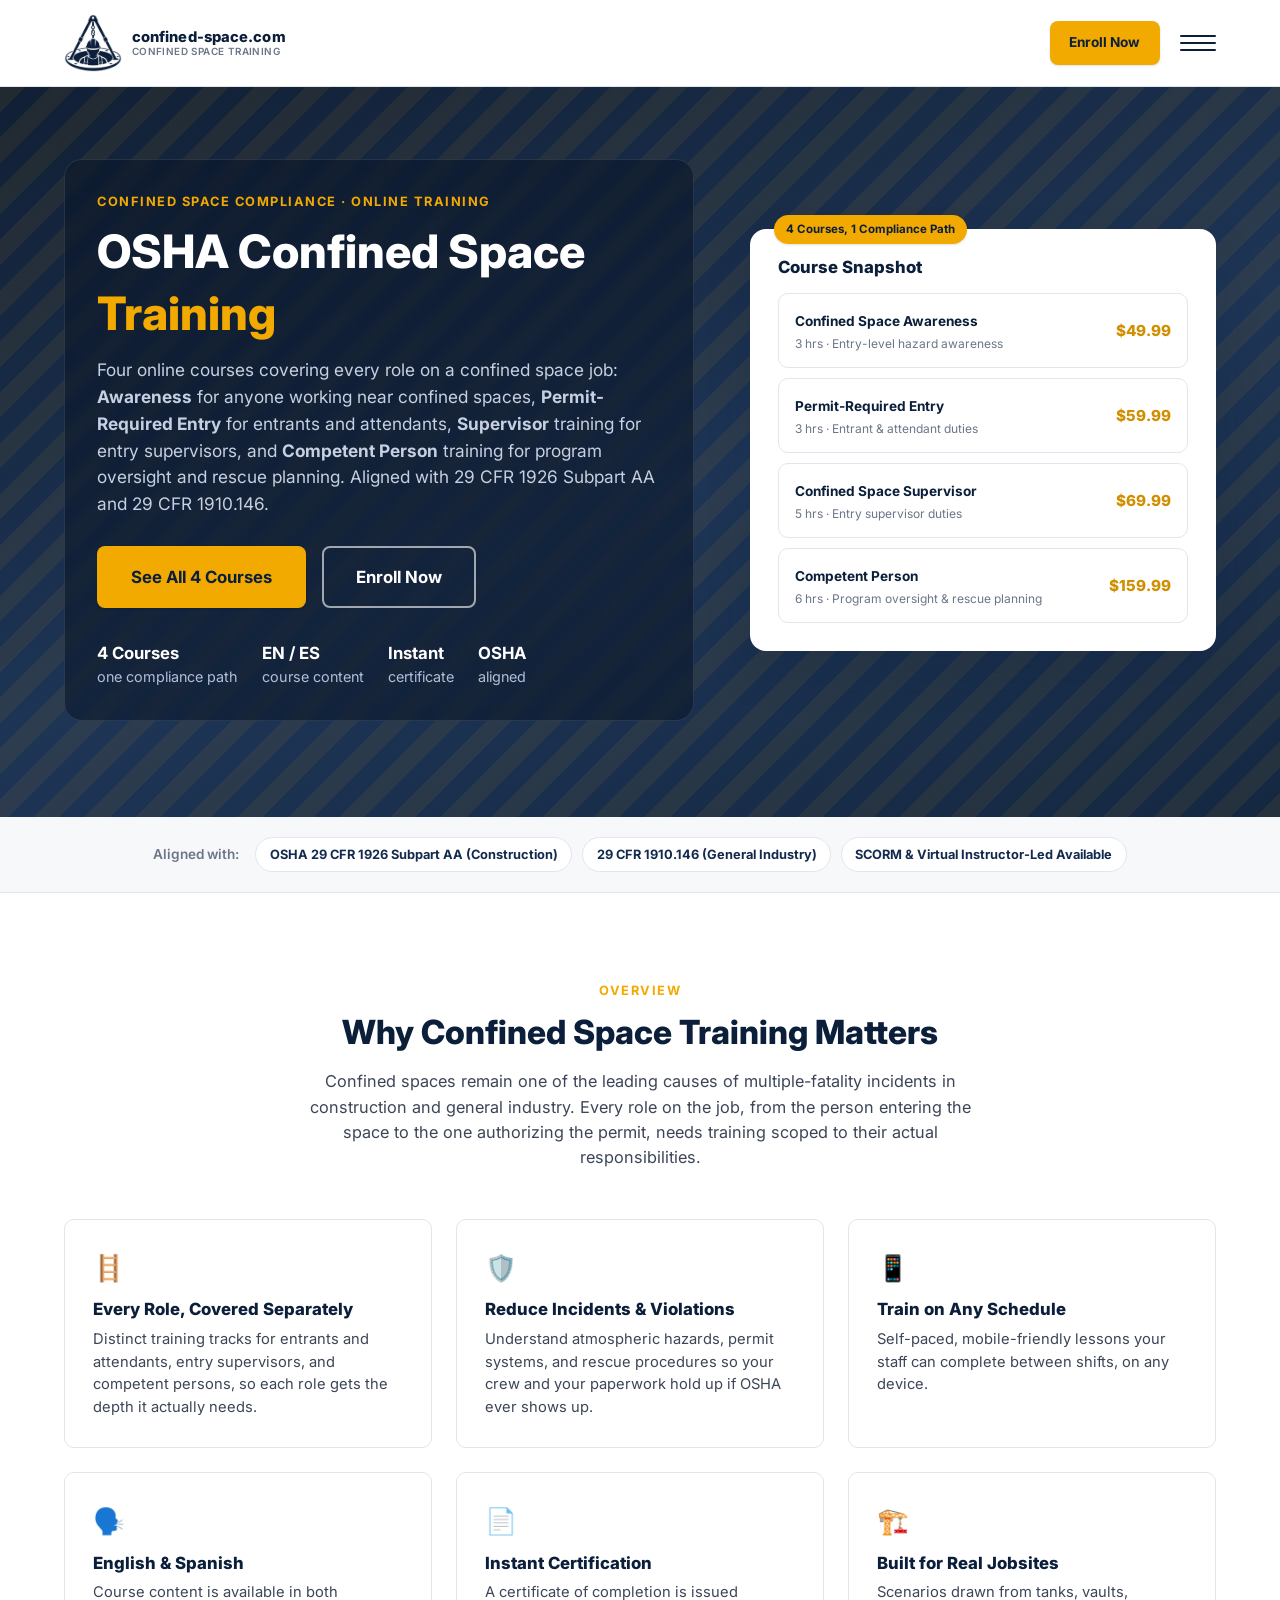
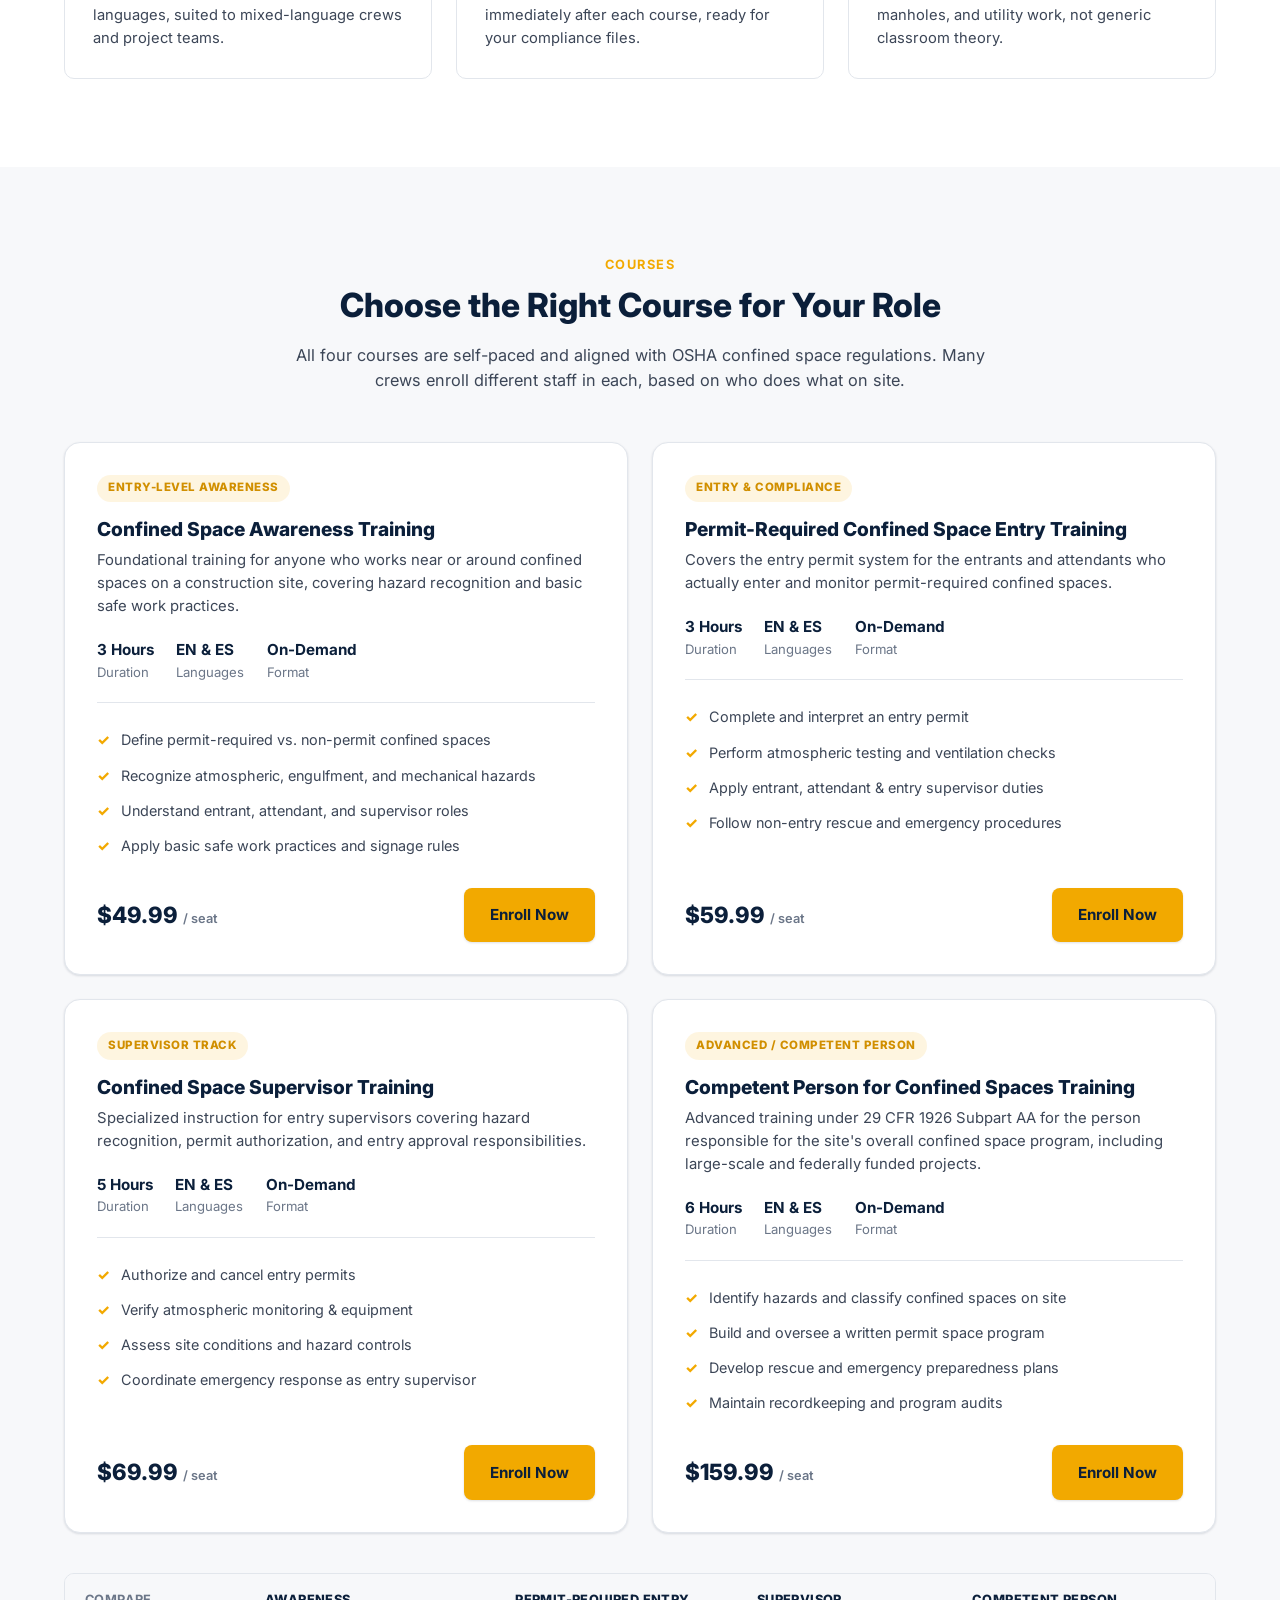
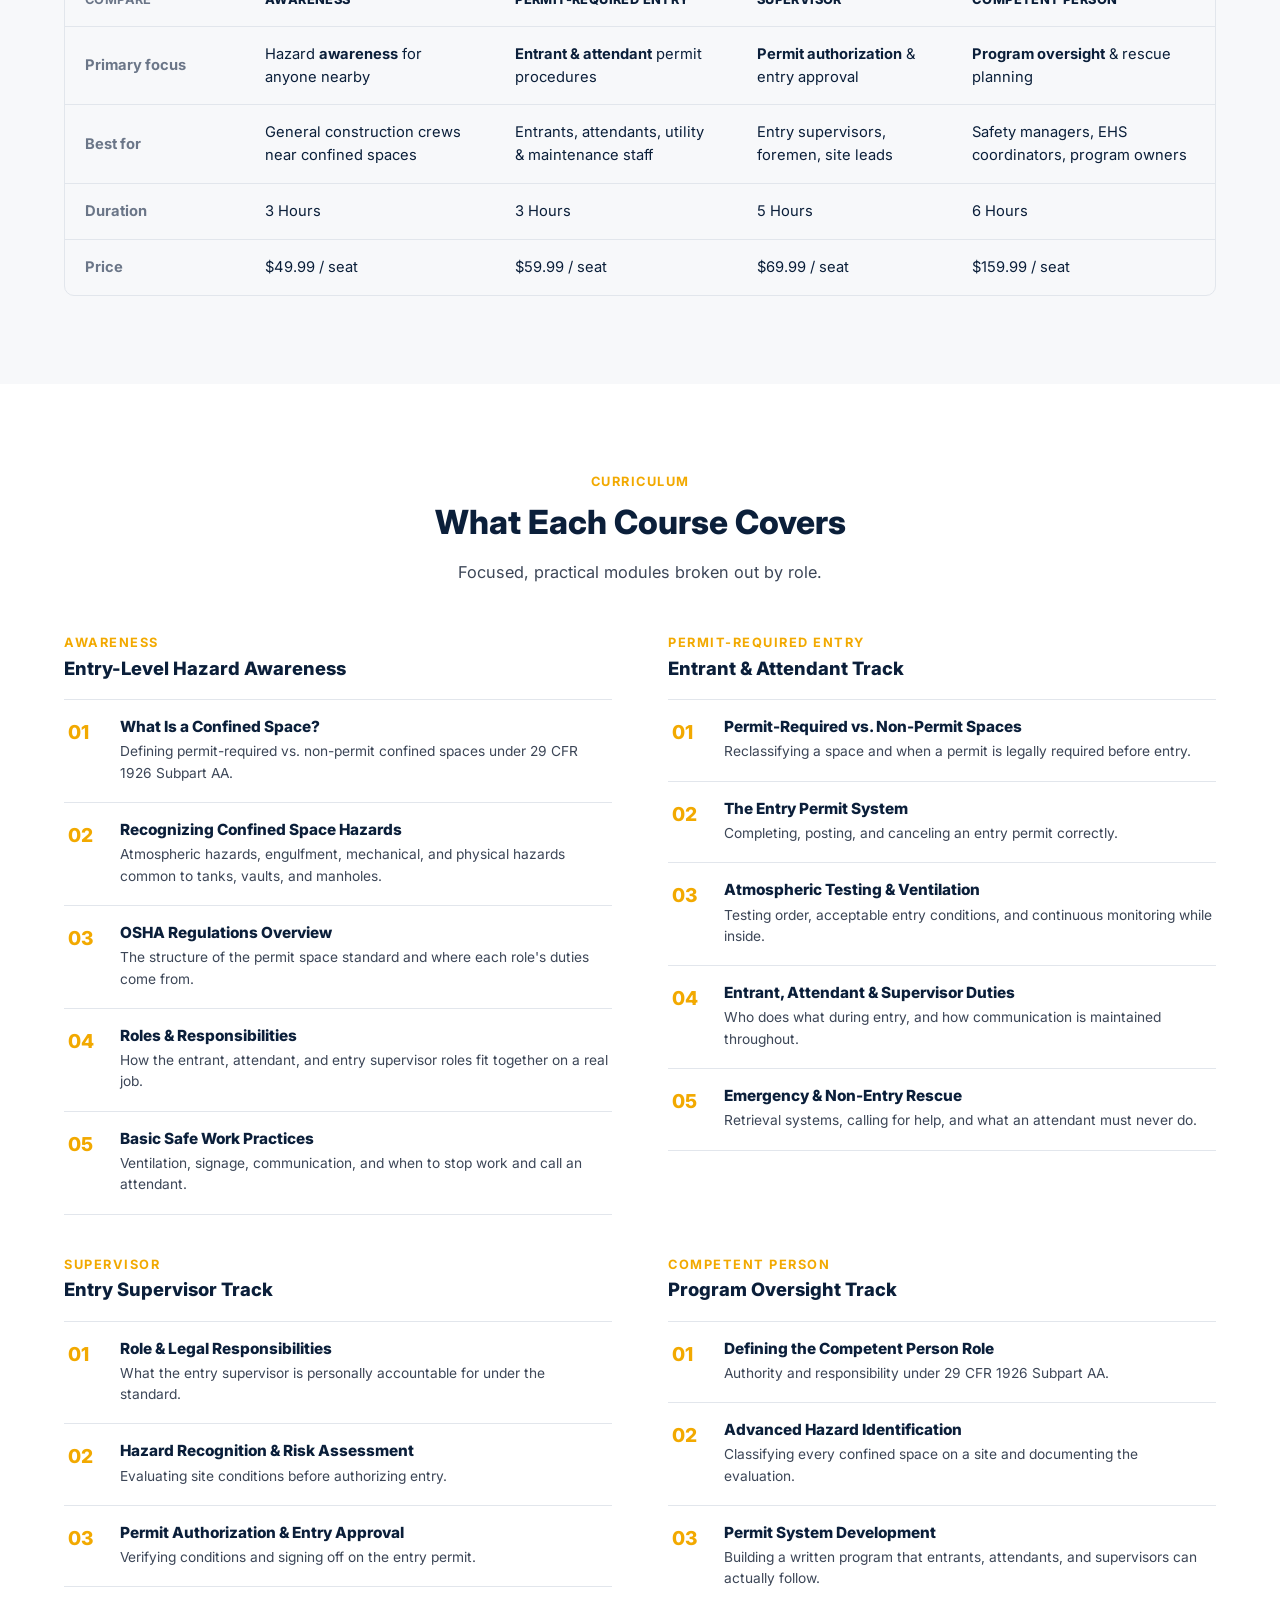
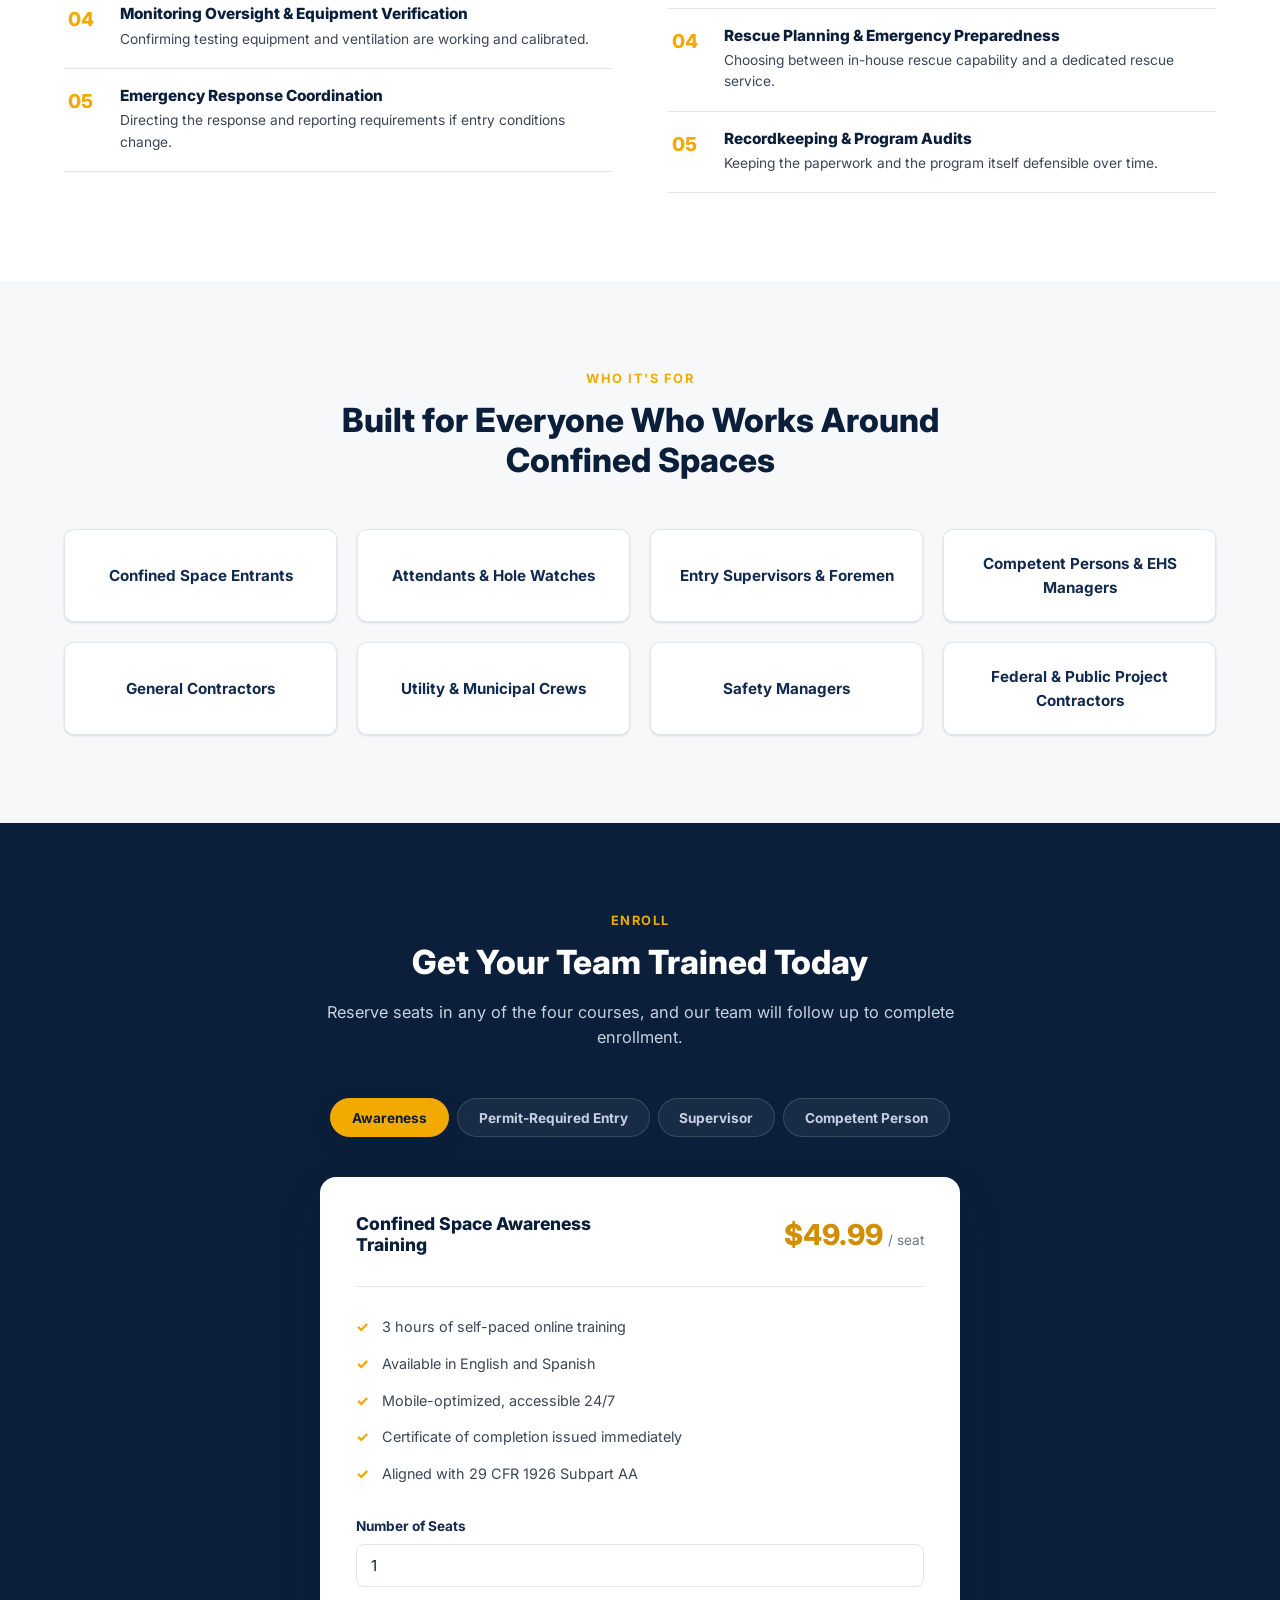
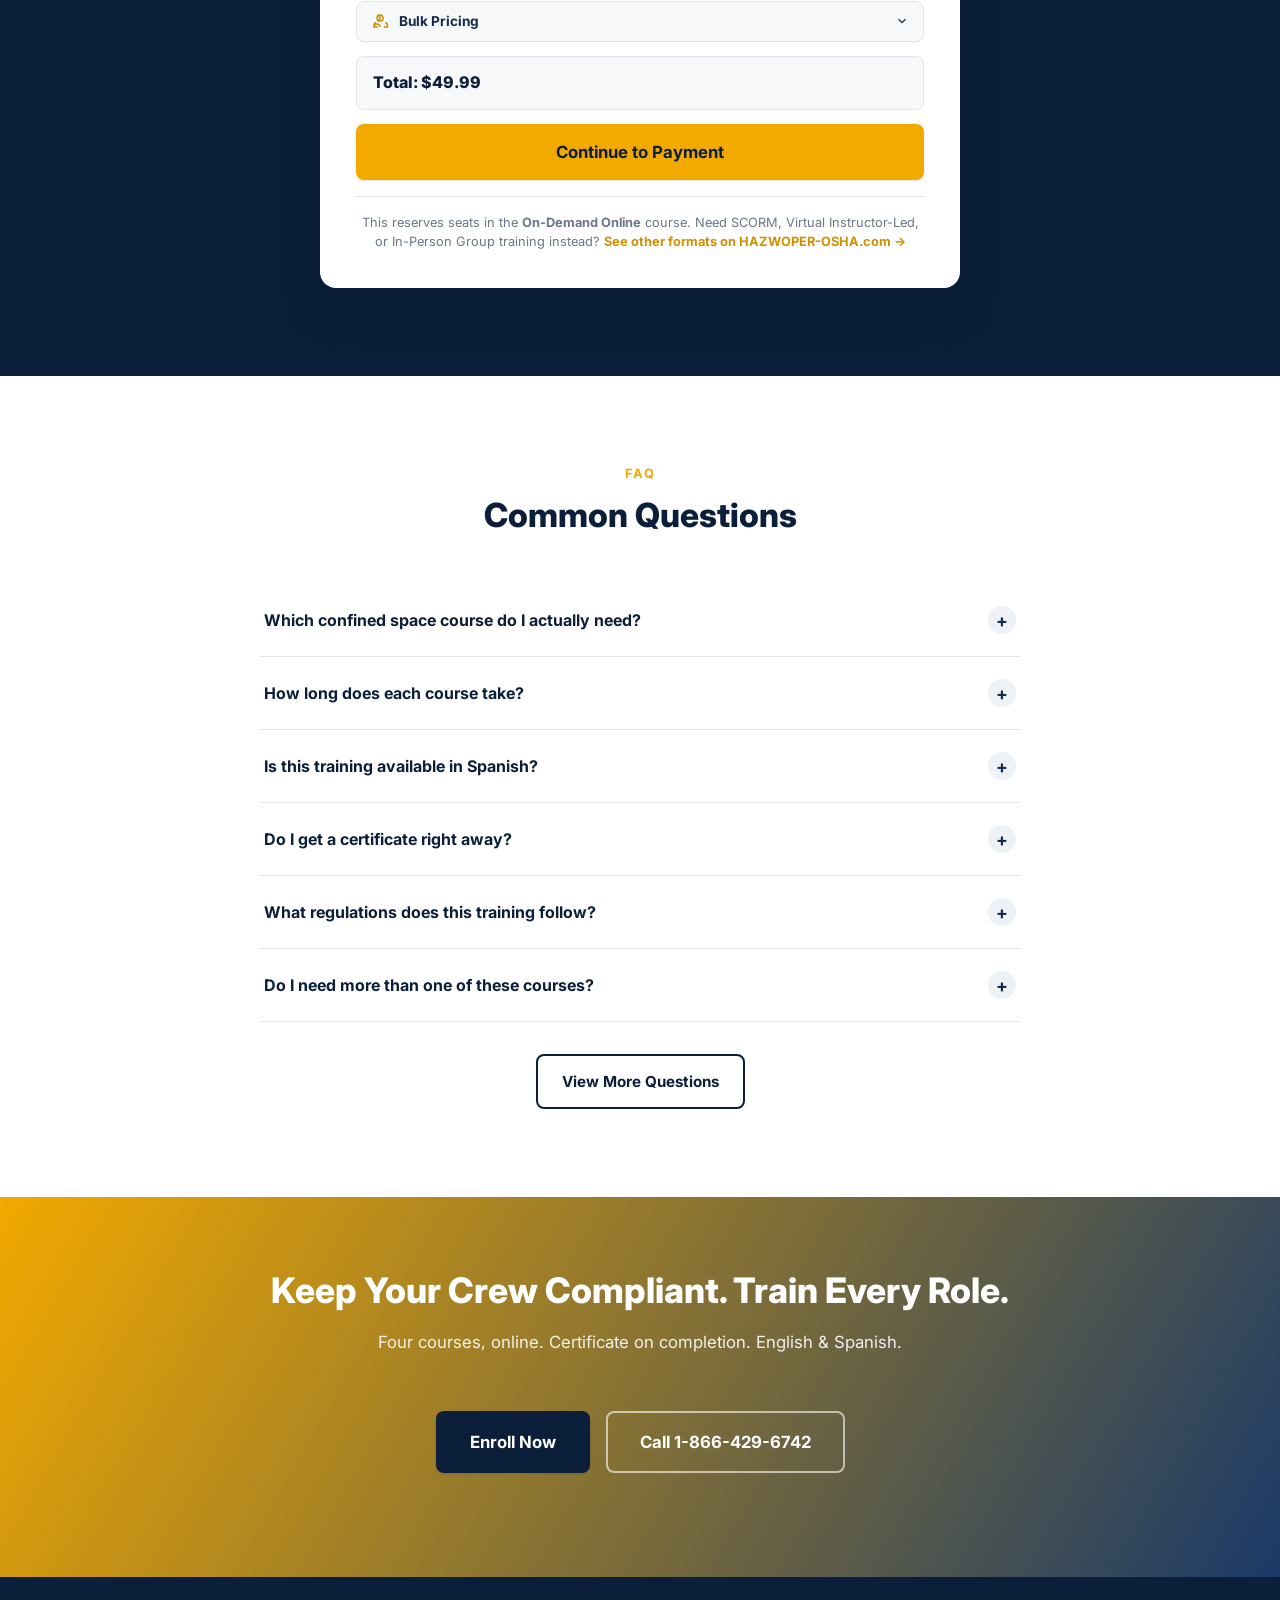
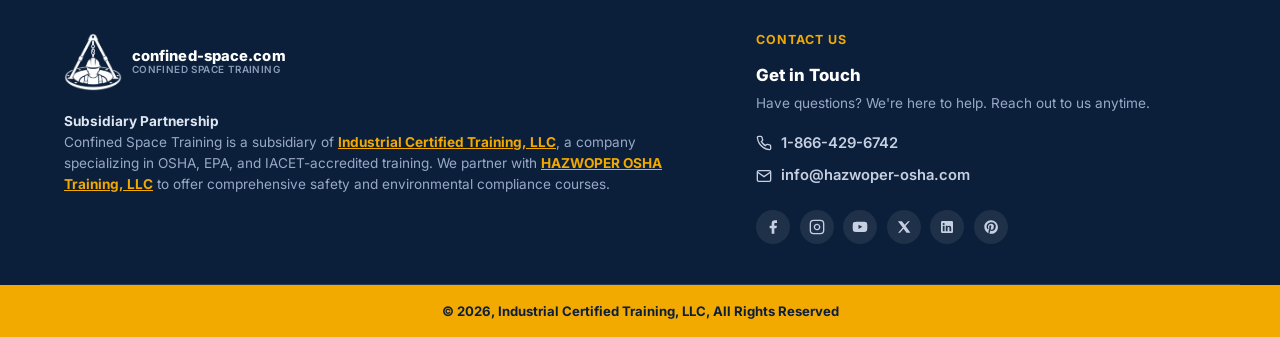
==== commit a94d6408: "Update Tawk.to widget embed ID Co-Authored-By: Claude Sonnet 5 <noreply@anthropic.com>" ====
--- a/index.html
+++ b/index.html
@@ -935,7 +935,7 @@
 (function(){
 var s1=document.createElement("script"),s0=document.getElementsByTagName("script")[0];
 s1.async=true;
-s1.src='https://embed.tawk.to/6a5c3cb0940f101d5323afce/1jts4q4bq';
+s1.src='https://embed.tawk.to/6a5a95a2096ab21d402a762c/1jtoth11r';
 s1.charset='UTF-8';
 s1.setAttribute('crossorigin','*');
 s0.parentNode.insertBefore(s1,s0);
--- a/css/styles.css
+++ b/css/styles.css
@@ -327,6 +327,9 @@
 
 /* ---------- Audience ---------- */
 .audience-card{
+  display:flex;
+  align-items:center;
+  justify-content:center;
   background:var(--white);
   border:1px solid var(--gray-200);
   border-radius:var(--radius);
